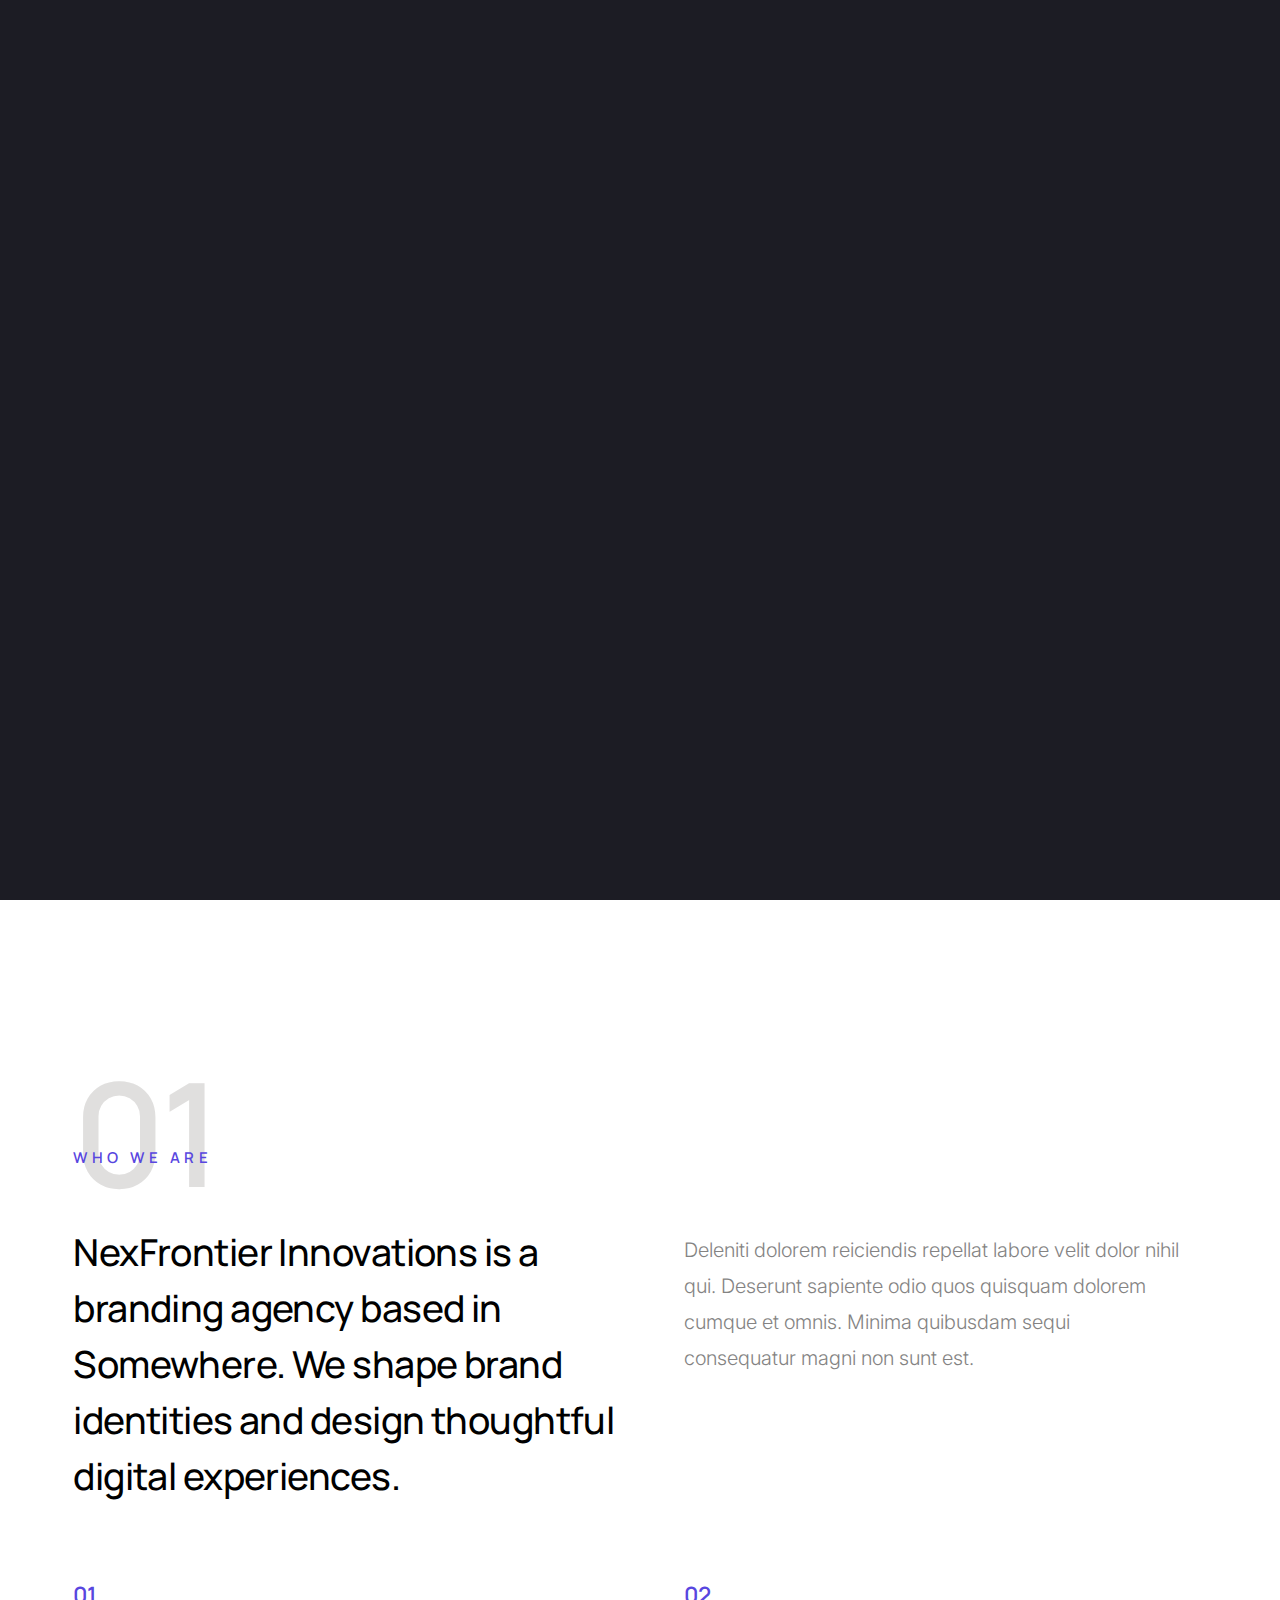
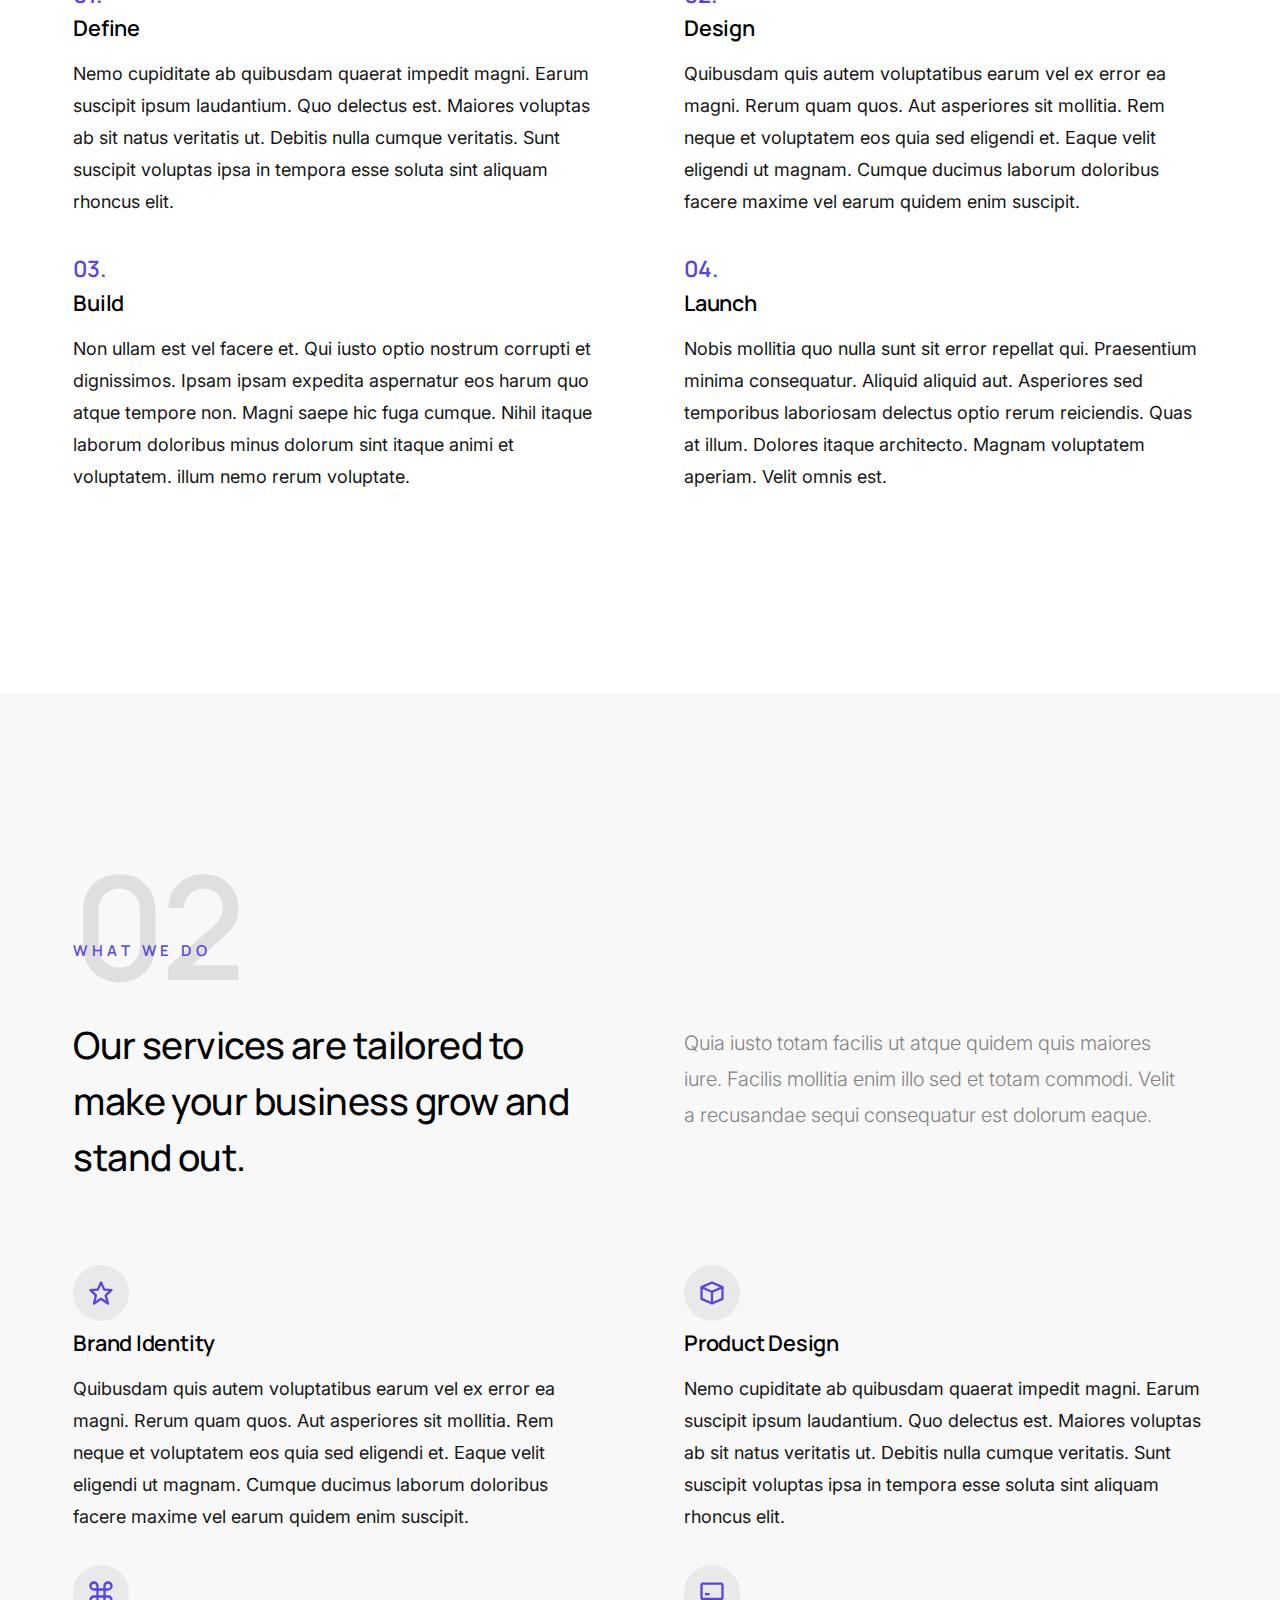
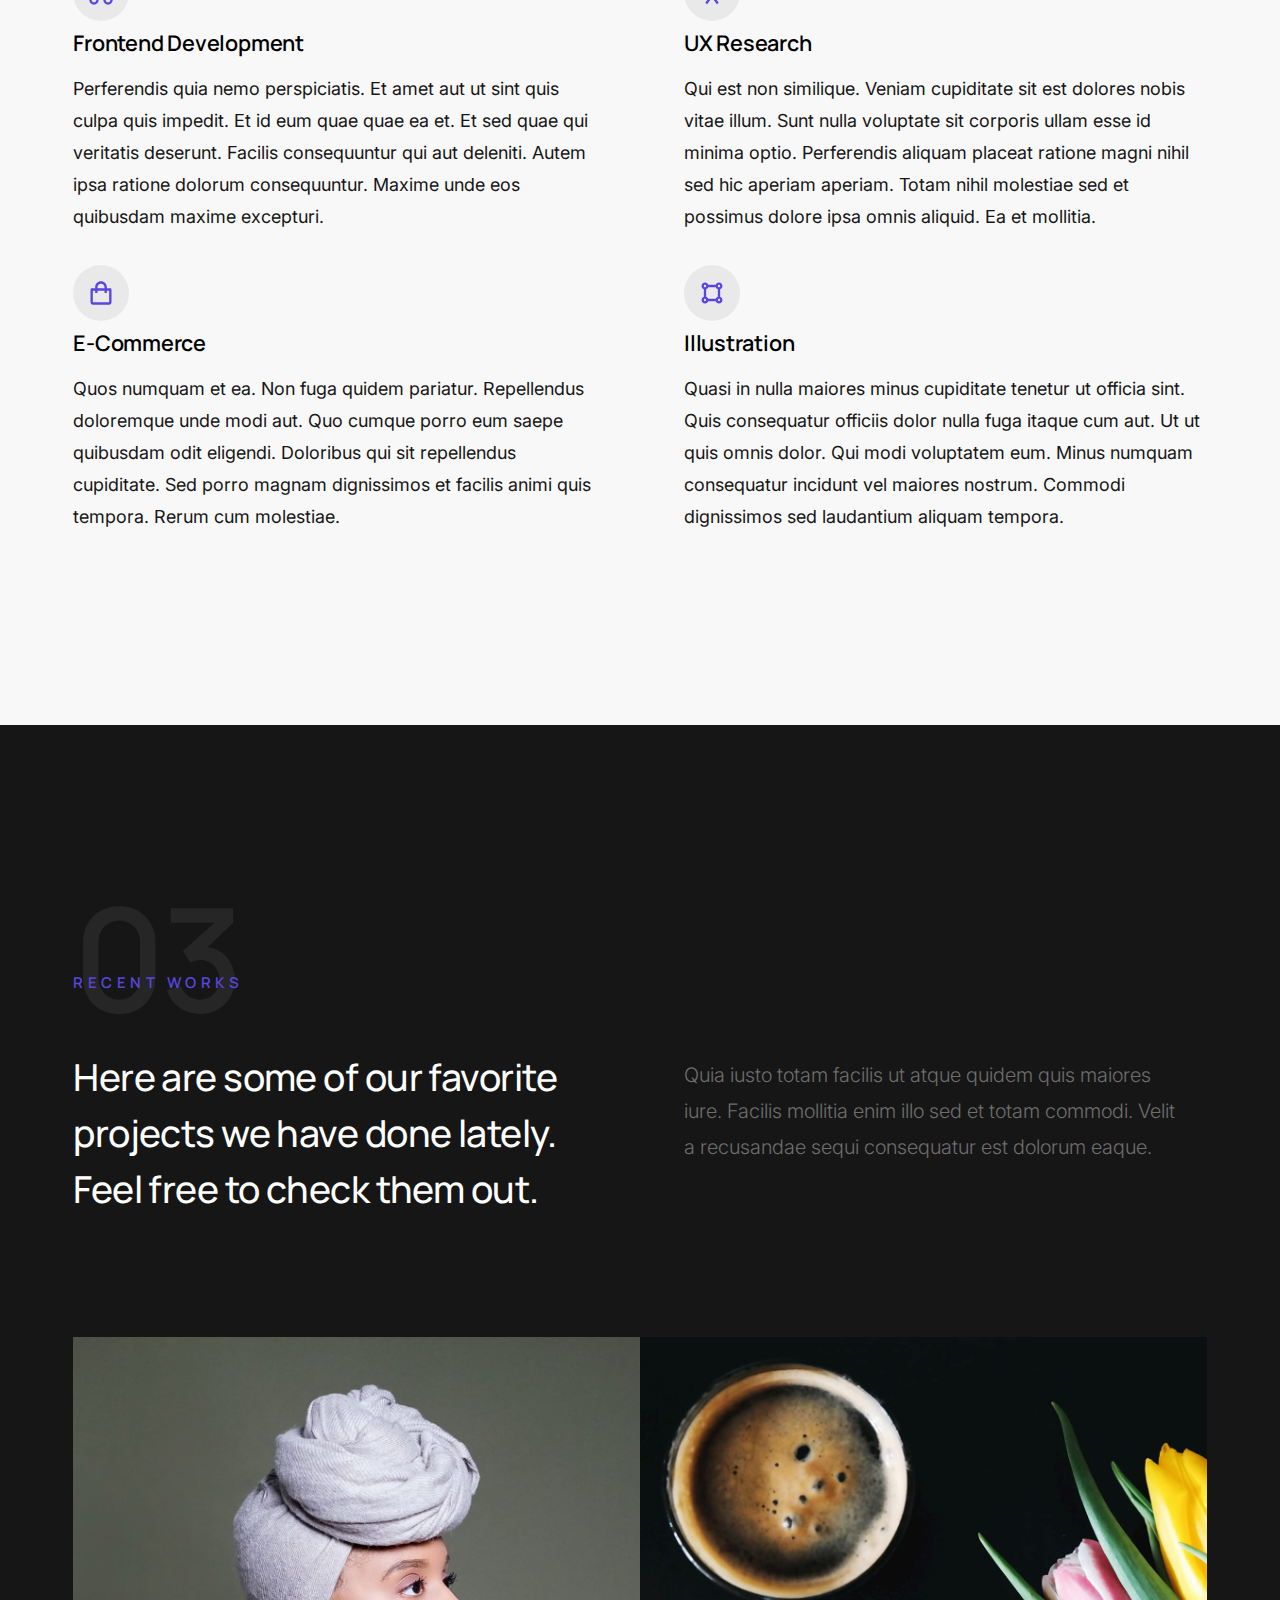
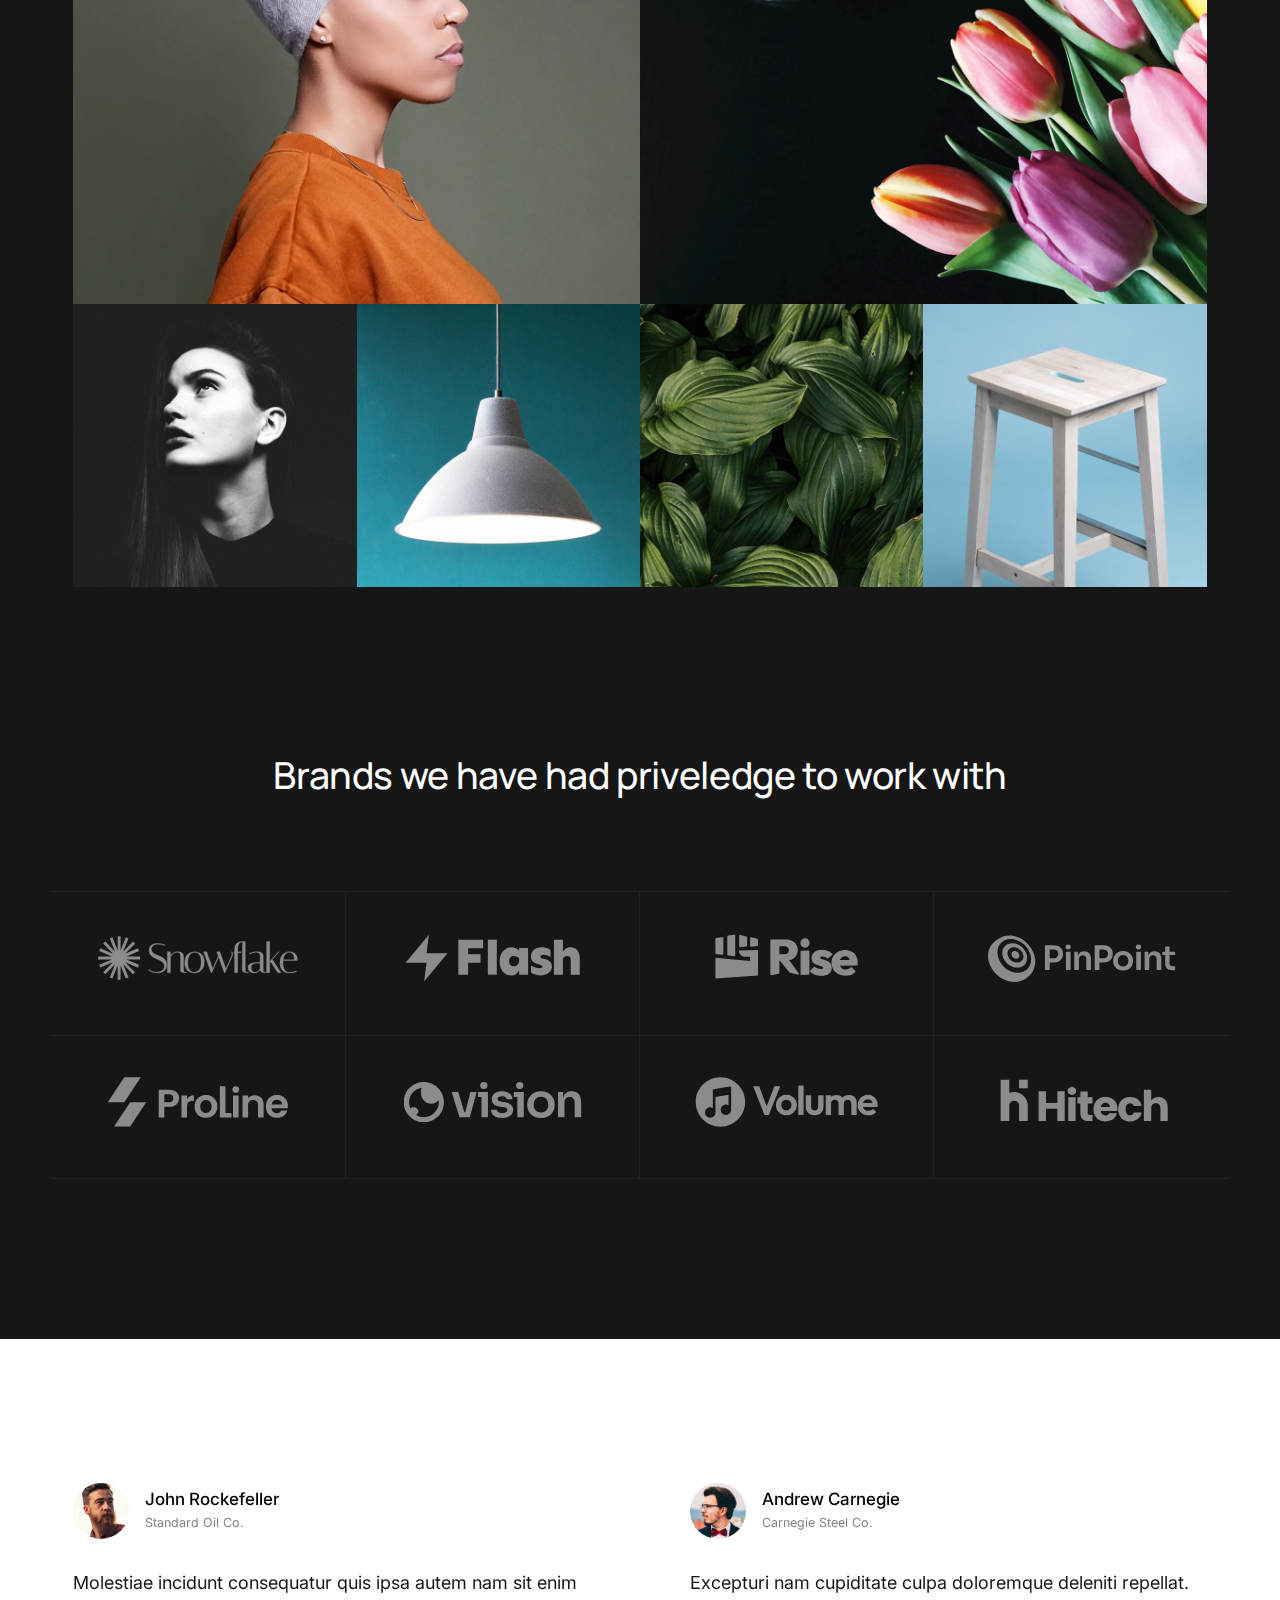
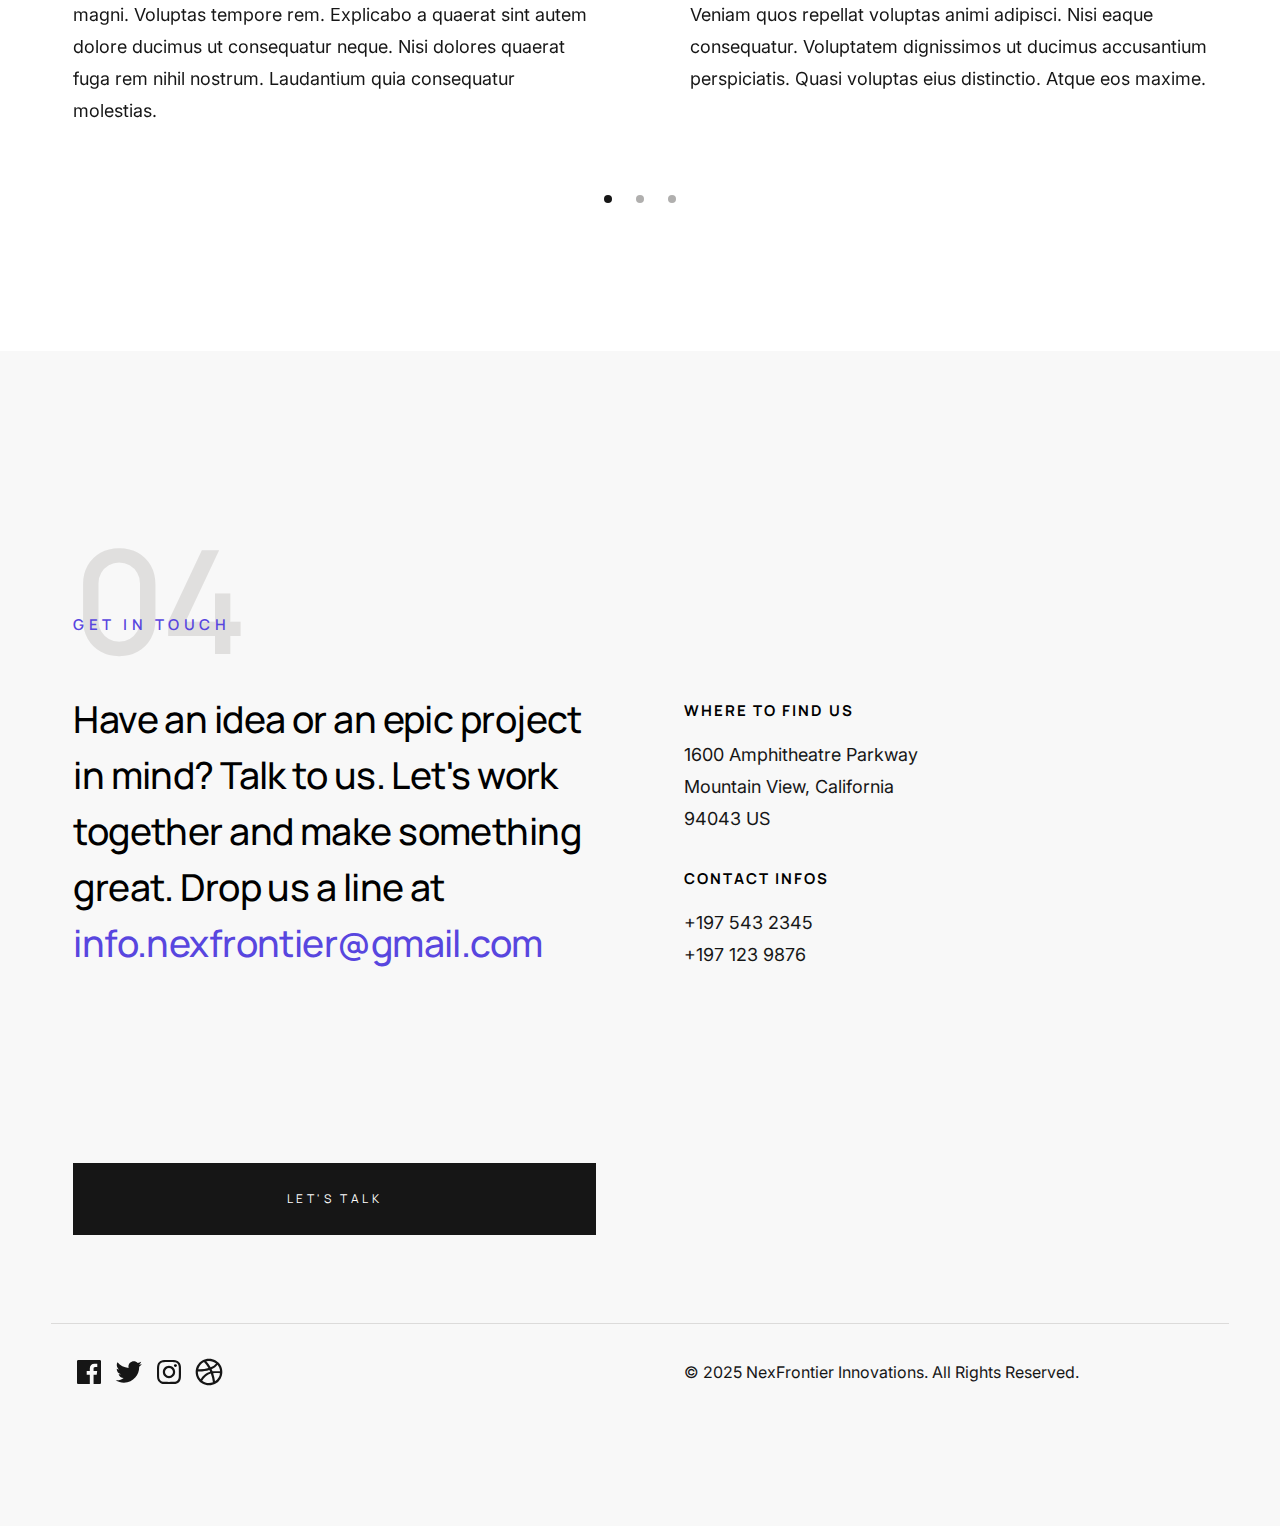
==== index.html @ e58b5d77 "first commit for uploading site" ====
<!DOCTYPE html>
<html lang="en" class="no-js" >
<head>

    <!--- basic page needs
    ================================================== -->
    <meta charset="utf-8">
    <meta name="viewport" content="width=device-width, initial-scale=1">
    <title>NexFrontier</title>

    <script>
        document.documentElement.classList.remove('no-js');
        document.documentElement.classList.add('js');
    </script>

    <!-- CSS
    ================================================== -->
    <link rel="stylesheet" href="css/vendor.css">
    <link rel="stylesheet" href="css/styles.css">

    <!-- favicons
    ================================================== -->
    <link rel="apple-touch-icon" sizes="180x180" href="apple-touch-icon.png">
    <link rel="icon" type="image/png" sizes="32x32" href="favicon-32x32.png">
    <link rel="icon" type="image/png" sizes="16x16" href="favicon-16x16.png">
    <link rel="manifest" href="site.webmanifest">

</head>


<body id="top">


    <!-- preloader
    ================================================== -->
    <div id="preloader">
        <div id="loader"></div>
    </div>


    <!-- page wrap
    ================================================== -->
    <div id="page" class="s-pagewrap">


        <!-- # site header 
        ================================================== -->
        <header class="s-header">

            <div class="row s-header__inner">

                <div class="s-header__block">
                    <div class="s-header__logo">
                        <a class="logo" href="index.html">
                            <img src="images/nexfront-logo.svg" alt="Homepage">
                        </a>
                    </div>

                    <a class="s-header__menu-toggle" href="#0"><span>Menu</span></a>
                </div> <!-- end s-header__block -->

                <nav class="s-header__nav">
    
                    <ul class="s-header__menu-links">
                        <li class="current"><a href="#intro" class="smoothscroll">Intro</a></li>
                        <li><a href="#about" class="smoothscroll">About</a></li>
                        <li><a href="#services" class="smoothscroll">Services</a></li>
                        <li><a href="#folio" class="smoothscroll">Work</a></li>
                        <li><a href="#footer" class="smoothscroll">Contact</a></li>
                    </ul> <!-- s-header__menu-links -->

                    <ul class="s-header__social">
                        <li>
                            <a href="">
                                <svg xmlns="http://www.w3.org/2000/svg" width="24" height="24" viewBox="0 0 24 24" style="fill:rgba(0, 0, 0, 1);transform:;-ms-filter:"><path d="M20,3H4C3.447,3,3,3.448,3,4v16c0,0.552,0.447,1,1,1h8.615v-6.96h-2.338v-2.725h2.338v-2c0-2.325,1.42-3.592,3.5-3.592 c0.699-0.002,1.399,0.034,2.095,0.107v2.42h-1.435c-1.128,0-1.348,0.538-1.348,1.325v1.735h2.697l-0.35,2.725h-2.348V21H20 c0.553,0,1-0.448,1-1V4C21,3.448,20.553,3,20,3z"></path></svg>
                                <span class="u-screen-reader-text">Facebook</span>
                            </a>
                        </li>
                        <li>
                            <a href="">
                                <svg xmlns="http://www.w3.org/2000/svg" width="24" height="24" viewBox="0 0 24 24" style="fill:rgba(0, 0, 0, 1);transform:;-ms-filter:"><path d="M19.633,7.997c0.013,0.175,0.013,0.349,0.013,0.523c0,5.325-4.053,11.461-11.46,11.461c-2.282,0-4.402-0.661-6.186-1.809 c0.324,0.037,0.636,0.05,0.973,0.05c1.883,0,3.616-0.636,5.001-1.721c-1.771-0.037-3.255-1.197-3.767-2.793 c0.249,0.037,0.499,0.062,0.761,0.062c0.361,0,0.724-0.05,1.061-0.137c-1.847-0.374-3.23-1.995-3.23-3.953v-0.05 c0.537,0.299,1.16,0.486,1.82,0.511C3.534,9.419,2.823,8.184,2.823,6.787c0-0.748,0.199-1.434,0.548-2.032 c1.983,2.443,4.964,4.04,8.306,4.215c-0.062-0.3-0.1-0.611-0.1-0.923c0-2.22,1.796-4.028,4.028-4.028 c1.16,0,2.207,0.486,2.943,1.272c0.91-0.175,1.782-0.512,2.556-0.973c-0.299,0.935-0.936,1.721-1.771,2.22 c0.811-0.088,1.597-0.312,2.319-0.624C21.104,6.712,20.419,7.423,19.633,7.997z"></path></svg>
                                <span class="u-screen-reader-text">Twitter</span>
                            </a>
                        </li>
                        <li>
                            <a href="">
                                <svg xmlns="http://www.w3.org/2000/svg" width="24" height="24" viewBox="0 0 24 24" style="fill:rgba(0, 0, 0, 1);transform:;-ms-filter:"><path d="M11.999,7.377c-2.554,0-4.623,2.07-4.623,4.623c0,2.554,2.069,4.624,4.623,4.624c2.552,0,4.623-2.07,4.623-4.624 C16.622,9.447,14.551,7.377,11.999,7.377L11.999,7.377z M11.999,15.004c-1.659,0-3.004-1.345-3.004-3.003 c0-1.659,1.345-3.003,3.004-3.003s3.002,1.344,3.002,3.003C15.001,13.659,13.658,15.004,11.999,15.004L11.999,15.004z"></path><circle cx="16.806" cy="7.207" r="1.078"></circle><path d="M20.533,6.111c-0.469-1.209-1.424-2.165-2.633-2.632c-0.699-0.263-1.438-0.404-2.186-0.42 c-0.963-0.042-1.268-0.054-3.71-0.054s-2.755,0-3.71,0.054C7.548,3.074,6.809,3.215,6.11,3.479C4.9,3.946,3.945,4.902,3.477,6.111 c-0.263,0.7-0.404,1.438-0.419,2.186c-0.043,0.962-0.056,1.267-0.056,3.71c0,2.442,0,2.753,0.056,3.71 c0.015,0.748,0.156,1.486,0.419,2.187c0.469,1.208,1.424,2.164,2.634,2.632c0.696,0.272,1.435,0.426,2.185,0.45 c0.963,0.042,1.268,0.055,3.71,0.055s2.755,0,3.71-0.055c0.747-0.015,1.486-0.157,2.186-0.419c1.209-0.469,2.164-1.424,2.633-2.633 c0.263-0.7,0.404-1.438,0.419-2.186c0.043-0.962,0.056-1.267,0.056-3.71s0-2.753-0.056-3.71C20.941,7.57,20.801,6.819,20.533,6.111z M19.315,15.643c-0.007,0.576-0.111,1.147-0.311,1.688c-0.305,0.787-0.926,1.409-1.712,1.711c-0.535,0.199-1.099,0.303-1.67,0.311 c-0.95,0.044-1.218,0.055-3.654,0.055c-2.438,0-2.687,0-3.655-0.055c-0.569-0.007-1.135-0.112-1.669-0.311 c-0.789-0.301-1.414-0.923-1.719-1.711c-0.196-0.534-0.302-1.099-0.311-1.669c-0.043-0.95-0.053-1.218-0.053-3.654 c0-2.437,0-2.686,0.053-3.655c0.007-0.576,0.111-1.146,0.311-1.687c0.305-0.789,0.93-1.41,1.719-1.712 c0.534-0.198,1.1-0.303,1.669-0.311c0.951-0.043,1.218-0.055,3.655-0.055c2.437,0,2.687,0,3.654,0.055 c0.571,0.007,1.135,0.112,1.67,0.311c0.786,0.303,1.407,0.925,1.712,1.712c0.196,0.534,0.302,1.099,0.311,1.669 c0.043,0.951,0.054,1.218,0.054,3.655c0,2.436,0,2.698-0.043,3.654H19.315z"></path></svg>
                                <span class="u-screen-reader-text">Instagram</span>
                            </a>
                        </li>
                        <li>
                            <a href="">
                                <svg xmlns="http://www.w3.org/2000/svg" width="24" height="24" viewBox="0 0 24 24" style="fill: rgba(0, 0, 0, 1);transform: ;msFilter:;"><path d="M20.66 6.98a9.932 9.932 0 0 0-3.641-3.64C15.486 2.447 13.813 2 12 2s-3.486.447-5.02 1.34c-1.533.893-2.747 2.107-3.64 3.64S2 10.187 2 12s.446 3.487 1.34 5.02a9.924 9.924 0 0 0 3.641 3.64C8.514 21.553 10.187 22 12 22s3.486-.447 5.02-1.34a9.932 9.932 0 0 0 3.641-3.64C21.554 15.487 22 13.813 22 12s-.446-3.487-1.34-5.02zM12 3.66c2 0 3.772.64 5.32 1.919-.92 1.174-2.286 2.14-4.1 2.9-1.002-1.813-2.088-3.327-3.261-4.54A7.715 7.715 0 0 1 12 3.66zM5.51 6.8a8.116 8.116 0 0 1 2.711-2.22c1.212 1.201 2.325 2.7 3.34 4.5-2 .6-4.114.9-6.341.9-.573 0-1.006-.013-1.3-.04A8.549 8.549 0 0 1 5.51 6.8zM3.66 12c0-.054.003-.12.01-.2.007-.08.01-.146.01-.2.254.014.641.02 1.161.02 2.666 0 5.146-.367 7.439-1.1.187.373.381.793.58 1.26-1.32.293-2.674 1.006-4.061 2.14S6.4 16.247 5.76 17.5c-1.4-1.587-2.1-3.42-2.1-5.5zM12 20.34c-1.894 0-3.594-.587-5.101-1.759.601-1.187 1.524-2.322 2.771-3.401 1.246-1.08 2.483-1.753 3.71-2.02a29.441 29.441 0 0 1 1.56 6.62 8.166 8.166 0 0 1-2.94.56zm7.08-3.96a8.351 8.351 0 0 1-2.58 2.621c-.24-2.08-.7-4.107-1.379-6.081.932-.066 1.765-.1 2.5-.1.799 0 1.686.034 2.659.1a8.098 8.098 0 0 1-1.2 3.46zm-1.24-5c-1.16 0-2.233.047-3.22.14a27.053 27.053 0 0 0-.68-1.62c2.066-.906 3.532-2.006 4.399-3.3 1.2 1.414 1.854 3.027 1.96 4.84-.812-.04-1.632-.06-2.459-.06z"></path></svg>
                                <span class="u-screen-reader-text">Dribbble</span>
                            </a>
                        </li>
                    </ul> <!-- s-header__social -->
    
                </nav> <!-- end s-header__nav -->

            </div> <!-- end s-header__inner -->

        </header> <!-- end s-header -->


        <!-- # site-content
        ================================================== -->
        <section id="content" class="s-content">


            <!-- intro
            ----------------------------------------------- -->
            <section id="intro" class="s-intro target-section">

                <div class="s-intro__bg"></div>

                <div class="row s-intro__content">

                    <div class="s-intro__content-bg"></div>

                    <div class="column lg-12 s-intro__content-inner">
                        
                        <h1 class="s-intro__content-title">
                        We provide creative <br>
                        solutions to turn your <br>
                        ideas into digital reality.
                        </h1>

                        <div class="s-intro__content-buttons">
                            <a href="#about" class="btn btn--stroke s-intro__content-btn smoothscroll">About Us</a>
                            <!-- <a href="https://player.vimeo.com/video/14592941?color=f26522&title=0&byline=0&portrait=0" class="s-intro__content-video-btn">
                                <svg xmlns="http://www.w3.org/2000/svg" width="24" height="24" viewBox="0 0 24 24" style="fill: rgba(0, 0, 0, 1);transform: ;msFilter:;"><path d="M7 6v12l10-6z"></path></svg>
                            </a> -->
                        </div>
                        
                    </div> <!-- s-intro__content-inner -->

                </div> <!-- s-intro__content -->

                <div class="s-intro__scroll-down">
                    <a href="#about" class="smoothscroll">
                        <span>Scroll Down</span>
                    </a>
                </div> <!-- s-intro__scroll-down -->

            </section> <!-- end s-intro -->


            <!-- about
            ----------------------------------------------- -->
            <section id="about" class="s-about target-section">

                <div class="row section-header" data-num="01">
                    <h3 class="column lg-12 section-header__pretitle pretitle text-pretitle">Who We Are</h3>
                    <div class="column lg-6 stack-on-1100 section-header__primary">
                        <h2 class="title text-display-1">
                        NexFrontier Innovations is a branding agency based in Somewhere. 
                        We shape brand identities and design thoughtful 
                        digital experiences.
                        </h2>
                    </div>
                    <div class="column lg-6 stack-on-1100 section-header__secondary">
                        <p class="desc">
                        Deleniti dolorem reiciendis repellat labore velit dolor nihil qui. 
                        Deserunt sapiente odio quos quisquam dolorem cumque et omnis. 
                        Minima quibusdam sequi consequatur magni non sunt est.
                        </p>
                    </div>
                </div> <!-- end section-header -->

                <div class="row process-list list-block show-ctr block-lg-one-half block-tab-whole">
    
                    <div class="column list-block__item">
                        <div class="list-block__title">
                            <h3 class="h5">Define</h3>
                        </div>
                        <div class="list-block__text">
                            <p>
                            Nemo cupiditate ab quibusdam quaerat impedit magni. Earum suscipit ipsum laudantium. 
                            Quo delectus est. Maiores voluptas ab sit natus veritatis ut. Debitis nulla cumque veritatis.
                            Sunt suscipit voluptas ipsa in tempora esse soluta sint aliquam rhoncus elit.
                            </p>
                        </div>
                    </div> <!-- end list-block__item -->

                    <div class="column list-block__item">
                        <div class="list-block__title">
                            <h3 class="h5">Design</h3>
                        </div>
                        <div class="list-block__text">
                            <p>
                            Quibusdam quis autem voluptatibus earum vel ex error ea magni. Rerum quam quos. Aut asperiores 
                            sit mollitia. Rem neque et voluptatem eos quia sed eligendi et. Eaque velit eligendi ut 
                            magnam. Cumque ducimus laborum doloribus facere maxime vel earum quidem enim suscipit.
                            </p>
                        </div>
                    </div> <!-- end list-block__item -->
        
                    <div class="column list-block__item">
                        <div class="list-block__title">
                            <h3 class="h5">Build</h3>
                        </div>
                        <div class="list-block__text">
                            <p>
                            Non ullam est vel facere et. Qui iusto optio nostrum corrupti et dignissimos. Ipsam ipsam 
                            expedita aspernatur eos harum quo atque tempore non. Magni saepe hic fuga cumque. Nihil 
                            itaque laborum doloribus minus dolorum sint itaque animi et voluptatem.
                            illum nemo rerum voluptate. 
                            </p>
                        </div>
                    </div> <!-- end list-block__item -->
        
                    <div class="column list-block__item">
                        <div class="list-block__title">
                            <h3 class="h5">Launch</h3>
                        </div>
                        <div class="list-block__text">
                            <p>
                            Nobis mollitia quo nulla sunt sit error repellat qui. Praesentium minima consequatur. 
                            Aliquid aliquid aut. Asperiores sed temporibus laboriosam delectus optio rerum reiciendis.
                            Quas at illum. Dolores itaque architecto. Magnam voluptatem aperiam. Velit omnis est.
                            </p>
                        </div>
                    </div> <!-- end list-block__item -->

                </div> <!-- end process-list -->

            </section> <!-- end s-about -->


            <!-- services
            ----------------------------------------------- -->
            <section id="services" class="s-services target-section">

                <div class="row section-header" data-num="02">
                    <h3 class="column lg-12 section-header__pretitle text-pretitle">What We Do</h3>
                    <div class="column lg-6 stack-on-1100 section-header__primary">
                        <h2 class="title text-display-1">
                            Our services are tailored to make your business grow and stand out.
                        </h2>
                    </div>
                    <div class="column lg-6 stack-on-1100 section-header__secondary">
                        <p class="desc">
                        Quia iusto totam facilis ut atque quidem quis maiores iure. 
                        Facilis mollitia enim illo sed et totam commodi. Velit a 
                        recusandae sequi consequatur est dolorum eaque.
                        </p>
                    </div>
                </div> <!-- end section-header -->

                <div class="row services-list list-block block-lg-one-half block-tab-whole">
    
                    <div class="column list-block__item">
                        <div class="list-block__title">
                            <div class="list-block__icon">
                                <svg xmlns="http://www.w3.org/2000/svg" width="24" height="24" viewBox="0 0 24 24" style="fill: rgba(0, 0, 0, 1);transform: ;msFilter:;"><path d="m6.516 14.323-1.49 6.452a.998.998 0 0 0 1.529 1.057L12 18.202l5.445 3.63a1.001 1.001 0 0 0 1.517-1.106l-1.829-6.4 4.536-4.082a1 1 0 0 0-.59-1.74l-5.701-.454-2.467-5.461a.998.998 0 0 0-1.822 0L8.622 8.05l-5.701.453a1 1 0 0 0-.619 1.713l4.214 4.107zm2.853-4.326a.998.998 0 0 0 .832-.586L12 5.43l1.799 3.981a.998.998 0 0 0 .832.586l3.972.315-3.271 2.944c-.284.256-.397.65-.293 1.018l1.253 4.385-3.736-2.491a.995.995 0 0 0-1.109 0l-3.904 2.603 1.05-4.546a1 1 0 0 0-.276-.94l-3.038-2.962 4.09-.326z"></path></svg>
                            </div>
                            <h3 class="h5">Brand Identity</h3>
                        </div>
                        <div class="list-block__text">
                            <p>
                            Quibusdam quis autem voluptatibus earum vel ex error ea magni. Rerum quam quos. Aut asperiores 
                            sit mollitia. Rem neque et voluptatem eos quia sed eligendi et. Eaque velit eligendi ut 
                            magnam. Cumque ducimus laborum doloribus facere maxime vel earum quidem enim suscipit.
                            </p>
                        </div>
                    </div> <!-- end list-block__item -->
        
                    <div class="column list-block__item">
                        <div class="list-block__title">
                            <div class="list-block__icon">
                                <svg xmlns="http://www.w3.org/2000/svg" width="24" height="24" viewBox="0 0 24 24" style="fill: rgba(0, 0, 0, 1);transform: ;msFilter:;"><path d="m21.406 6.086-9-4a1.001 1.001 0 0 0-.813 0l-9 4c-.02.009-.034.024-.054.035-.028.014-.058.023-.084.04-.022.015-.039.034-.06.05a.87.87 0 0 0-.19.194c-.02.028-.041.053-.059.081a1.119 1.119 0 0 0-.076.165c-.009.027-.023.052-.031.079A1.013 1.013 0 0 0 2 7v10c0 .396.232.753.594.914l9 4c.13.058.268.086.406.086a.997.997 0 0 0 .402-.096l.004.01 9-4A.999.999 0 0 0 22 17V7a.999.999 0 0 0-.594-.914zM12 4.095 18.538 7 12 9.905l-1.308-.581L5.463 7 12 4.095zM4 16.351V8.539l7 3.111v7.811l-7-3.11zm9 3.11V11.65l7-3.111v7.812l-7 3.11z"></path></svg>
                            </div>
                            <h3 class="h5">Product Design</h3>
                        </div>
                        <div class="list-block__text">
                            <p>
                            Nemo cupiditate ab quibusdam quaerat impedit magni. Earum suscipit ipsum laudantium. 
                            Quo delectus est. Maiores voluptas ab sit natus veritatis ut. Debitis nulla cumque veritatis.
                            Sunt suscipit voluptas ipsa in tempora esse soluta sint aliquam rhoncus elit.
                            </p>
                        </div>
                    </div> <!-- end list-block__item -->
        
                    <div class="column list-block__item">
                        <div class="list-block__title">
                            <div class="list-block__icon">
                                <svg xmlns="http://www.w3.org/2000/svg" width="24" height="24" viewBox="0 0 24 24" style="fill: rgba(0, 0, 0, 1);transform: ;msFilter:;"><path d="M6 14c-2.206 0-4 1.794-4 4s1.794 4 4 4a4.003 4.003 0 0 0 3.998-3.98H10V16h4v2.039h.004A4.002 4.002 0 0 0 18 22c2.206 0 4-1.794 4-4s-1.794-4-4-4h-2v-4h2c2.206 0 4-1.794 4-4s-1.794-4-4-4-4 1.794-4 4v2h-4V5.98h-.002A4.003 4.003 0 0 0 6 2C3.794 2 2 3.794 2 6s1.794 4 4 4h2v4H6zm2 4c0 1.122-.879 2-2 2s-2-.878-2-2 .879-2 2-2h2v2zm10-2c1.121 0 2 .878 2 2s-.879 2-2 2-2-.878-2-2v-2h2zM16 6c0-1.122.879-2 2-2s2 .878 2 2-.879 2-2 2h-2V6zM6 8c-1.121 0-2-.878-2-2s.879-2 2-2 2 .878 2 2v2H6zm4 2h4v4h-4v-4z"></path></svg>
                            </div>
                            <h3 class="h5">Frontend Development</h3>
                        </div>
                        <div class="list-block__text">
                            <p>
                            Perferendis quia nemo perspiciatis. Et amet aut ut sint quis culpa quis impedit. 
                            Et id eum quae quae ea et. Et sed quae qui veritatis deserunt. Facilis consequuntur 
                            qui aut deleniti. Autem ipsa ratione dolorum consequuntur. Maxime unde eos quibusdam 
                            maxime excepturi.
                            </p>
                        </div>
                    </div> <!-- end list-block__item -->
        
                    <div class="column list-block__item">
                        <div class="list-block__title">
                            <div class="list-block__icon">
                                <svg xmlns="http://www.w3.org/2000/svg" width="24" height="24" viewBox="0 0 24 24" style="fill: rgba(0, 0, 0, 1);transform: ;msFilter:;"><path d="M20 3H4c-1.103 0-2 .897-2 2v11c0 1.103.897 2 2 2h4l-1.8 2.4 1.6 1.2 2.7-3.6h3l2.7 3.6 1.6-1.2L16 18h4c1.103 0 2-.897 2-2V5c0-1.103-.897-2-2-2zM4 16V5h16l.001 11H4z"></path><path d="M6 12h4v2H6z"></path></svg>
                            </div>
                            <h3 class="h5">UX Research</h3>
                        </div>
                        <div class="list-block__text">
                            <p>
                            Qui est non similique. Veniam cupiditate sit est dolores nobis vitae illum. 
                            Sunt nulla voluptate sit corporis ullam esse id minima optio. Perferendis aliquam placeat 
                            ratione magni nihil sed hic aperiam aperiam. Totam nihil molestiae sed et possimus 
                            dolore ipsa omnis aliquid. Ea et mollitia. 
                            </p>
                        </div>
                    </div> <!-- end list-block__item -->

                    <div class="column list-block__item">
                        <div class="list-block__title">
                            <div class="list-block__icon">
                                <svg xmlns="http://www.w3.org/2000/svg" width="24" height="24" viewBox="0 0 24 24" style="fill: rgba(0, 0, 0, 1);transform: ;msFilter:;"><path d="M5 22h14c1.103 0 2-.897 2-2V9a1 1 0 0 0-1-1h-3V7c0-2.757-2.243-5-5-5S7 4.243 7 7v1H4a1 1 0 0 0-1 1v11c0 1.103.897 2 2 2zM9 7c0-1.654 1.346-3 3-3s3 1.346 3 3v1H9V7zm-4 3h2v2h2v-2h6v2h2v-2h2l.002 10H5V10z"></path></svg>
                            </div>
                            <h3 class="h5">E-Commerce</h3>
                        </div>
                        <div class="list-block__text">
                            <p>
                            Quos numquam et ea. Non fuga quidem pariatur. Repellendus doloremque unde modi aut. 
                            Quo cumque porro eum saepe quibusdam odit eligendi. Doloribus qui sit repellendus cupiditate. 
                            Sed porro magnam dignissimos et facilis animi quis tempora. Rerum cum molestiae. 
                            </p>
                        </div>
                    </div> <!-- end list-block__item -->
        
                    <div class="column list-block__item">
                        <div class="list-block__title">
                            <div class="list-block__icon">
                                <svg xmlns="http://www.w3.org/2000/svg" width="24" height="24" viewBox="0 0 24 24" style="fill: rgba(0, 0, 0, 1);transform: ;msFilter:;"><path d="M21 6c0-1.654-1.346-3-3-3a2.993 2.993 0 0 0-2.815 2h-6.37A2.993 2.993 0 0 0 6 3C4.346 3 3 4.346 3 6c0 1.302.839 2.401 2 2.815v6.369A2.997 2.997 0 0 0 3 18c0 1.654 1.346 3 3 3a2.993 2.993 0 0 0 2.815-2h6.369a2.994 2.994 0 0 0 2.815 2c1.654 0 3-1.346 3-3a2.997 2.997 0 0 0-2-2.816V8.816A2.996 2.996 0 0 0 21 6zm-3-1a1.001 1.001 0 1 1-1 1c0-.551.448-1 1-1zm-2.815 12h-6.37A2.99 2.99 0 0 0 7 15.184V8.816A2.99 2.99 0 0 0 8.815 7h6.369A2.99 2.99 0 0 0 17 8.815v6.369A2.99 2.99 0 0 0 15.185 17zM6 5a1.001 1.001 0 1 1-1 1c0-.551.448-1 1-1zm0 14a1.001 1.001 0 0 1 0-2 1.001 1.001 0 0 1 0 2zm12 0a1.001 1.001 0 0 1 0-2 1.001 1.001 0 0 1 0 2z"></path></svg>
                            </div>
                            <h3 class="h5">Illustration</h3>
                        </div>
                        <div class="list-block__text">
                            <p>
                            Quasi in nulla maiores minus cupiditate tenetur ut officia sint. Quis consequatur 
                            officiis dolor nulla fuga itaque cum aut. Ut ut quis omnis dolor. Qui modi voluptatem eum.
                            Minus numquam consequatur incidunt vel maiores nostrum. Commodi dignissimos sed 
                            laudantium aliquam tempora.
                            </p>
                        </div>
                    </div> <!-- end list-block__item -->
        
                </div> <!-- end process-list -->

            </section> <!-- end s-services -->


            <!-- portfolio
            ----------------------------------------------- -->
            <section id="folio" class="s-folio target-section">

                <div class="row section-header light-on-dark" data-num="03">
                    <h3 class="column lg-12 section-header__pretitle text-pretitle">Recent Works</h3>
                    <div class="column lg-6 stack-on-1100 section-header__primary">
                        <h2 class="title text-display-1">
                            Here are some of our favorite projects we have done lately. Feel free to check them out.
                        </h2>
                    </div>
                    <div class="column lg-6 stack-on-1100 section-header__secondary">
                        <p class="desc">
                        Quia iusto totam facilis ut atque quidem quis maiores iure. 
                        Facilis mollitia enim illo sed et totam commodi. Velit a 
                        recusandae sequi consequatur est dolorum eaque.
                        </p>
                    </div>
                </div> <!-- end section-header -->

                <div id="bricks" class="row bricks">
                    <div class="column lg-12 masonry">
                        <div class="bricks-wrapper">

                            <div class="grid-sizer"></div>

                            <article class="brick brick--double entry">
                                <a href="#modal-01" class="entry__link">
                                    <div class="entry__thumb">
                                        <img src="images/folio/white_turban@2x.jpg" alt="">
                                    </div>
                                    <div class="entry__info">
                                        <div class="entry__cat">Frontend Design</div>
                                        <h4 class="entry__title">White Turban</h4>
                                    </div>
                                </a>
                            </article> <!-- entry -->

                            <article class="brick brick--double entry">
                                <a href="#modal-02" class="entry__link">
                                    <div class="entry__thumb">
                                        <img src="images/folio/caffeine_and_tulips@2x.jpg" alt="">
                                    </div>
                                    <div class="entry__info">
                                        <div class="entry__cat">Brand Identity</div>
                                        <h4 class="entry__title">Caffeine & Tulips</h4>
                                    </div>
                                </a>
                            </article> <!-- entry -->

                            <article class="brick entry">
                                <a href="#modal-03" class="entry__link">
                                    <div class="entry__thumb">
                                        <img src="images/folio/grayscale@2x.jpg" alt="">
                                    </div>
                                    <div class="entry__info">
                                        <div class="entry__cat">Product Design</div>
                                        <h4 class="entry__title">Grayscale</h4>
                                    </div>
                                </a>
                            </article> <!-- entry -->

                            <article class="brick entry">
                                <a href="#modal-04" class="entry__link">
                                    <div class="entry__thumb">
                                        <img src="images/folio/lamp@2x.jpg" alt="">
                                    </div>
                                    <div class="entry__info">
                                        <div class="entry__cat">E-Commerce</div>
                                        <h4 class="entry__title">Lamp</h4>
                                    </div>
                                </a>
                            </article> <!-- entry -->

                            <article class="brick entry">
                                <a href="#modal-05" class="entry__link">
                                    <div class="entry__thumb">
                                        <img src="images/folio/tropical@2x.jpg" alt="">
                                    </div>
                                    <div class="entry__info">
                                        <div class="entry__cat">Frontend Design</div>
                                        <h4 class="entry__title">Tropical</h4>
                                    </div>
                                </a>
                            </article> <!-- entry -->

                            <article class="brick entry">
                                <a href="#modal-06" class="entry__link">
                                    <div class="entry__thumb">
                                        <img src="images/folio/woodcraft@2x.jpg" alt="">
                                    </div>
                                    <div class="entry__info">
                                        <div class="entry__cat">E-Commerce</div>
                                        <h4 class="entry__title">Woodcraft</h4>
                                    </div>
                                </a>
                            </article> <!-- entry -->

                        </div> <!-- end bricks-wrapper -->
                    </div> <!-- end masonry -->
                </div> <!-- end bricks -->


                <!-- modal templates popup
                -------------------------------------------- -->
                <div id="modal-01" hidden>
                    <div class="modal-popup">
                        <img src="images/folio/gallery/g-turban.jpg" alt="">
            
                        <div class="modal-popup__desc">
                            <h5>White Turban</h5>
                            <p>Odio soluta enim quos sit asperiores rerum rerum repudiandae cum. Vel voluptatem alias qui assumenda iure et expedita voluptatem. Ratione officiis quae.</p>
                            <ul class="modal-popup__cat">
                                <li>UX Research</li>
                                <li>Frontend Design</li>
                            </ul>
                        </div>
            
                        <a href="https://www.behance.net/" class="modal-popup__details">Project link</a>
                    </div>
                </div> <!-- end modal -->

                <div id="modal-02" hidden>
                    <div class="modal-popup">
                        <img src="images/folio/gallery/g-tulips.jpg" alt="">
            
                        <div class="modal-popup__desc">
                            <h5>Caffeine & Tulips</h5>
                            <p>Proin gravida nibh vel velit auctor aliquet. Aenean sollicitudin, lorem quis bibendum auctor, nisi elit consequat ipsum, nec sagittis sem nibh id elit.</p>
                            <ul class="modal-popup__cat">
                                <li>Brand Identity</li>
                            </ul>
                        </div>
            
                        <a href="https://www.behance.net/" class="modal-popup__details">Project link</a>
                    </div>
                </div> <!-- end modal -->

                <div id="modal-03" hidden>
                    <div class="modal-popup">
                        <img src="images/folio/gallery/g-grayscale.jpg" alt="">
            
                        <div class="modal-popup__desc">
                            <h5>Grayscale</h5>
                            <p>Exercitationem reprehenderit quod explicabo consequatur aliquid ut magni ut. Deleniti quo corrupti illum velit eveniet ratione necessitatibus ipsam mollitia.</p>
                            <ul class="modal-popup__cat">
                                <li>Product Design</li>
                            </ul>
                        </div>
            
                        <a href="https://www.behance.net/" class="modal-popup__details">Project link</a>
                    </div>
                </div> <!-- end modal -->

                <div id="modal-04" hidden>
                    <div class="modal-popup">
                        <img src="images/folio/gallery/g-lamp.jpg" alt="">
            
                        <div class="modal-popup__desc">
                            <h5>The Lamp</h5>
                            <p>Dolores velit qui quos nobis. Aliquam delectus voluptas quos possimus non voluptatem voluptas voluptas. Est doloribus eligendi porro doloribus voluptatum.</p>
                            <ul class="modal-popup__cat">
                                <li>E-Commerce</li>
                            </ul>
                        </div>
            
                        <a href="https://www.behance.net/" class="modal-popup__details">Project link</a>
                    </div>
                </div> <!-- end modal -->

                <div id="modal-05" hidden>
                    <div class="modal-popup">

                        <img src="images/folio/gallery/g-tropical.jpg" alt="">
            
                        <div class="modal-popup__desc">
                            <h5>Tropical</h5>
                            <p>Proin gravida nibh vel velit auctor aliquet. Aenean sollicitudin, lorem quis bibendum auctor, nisi elit consequat ipsum, nec sagittis sem nibh id elit.</p>
                            <ul class="modal-popup__cat">
                                <li>Frontend Design</li>
                            </ul>
                        </div>
            
                        <a href="https://www.behance.net/" class="modal-popup__details">Project link</a>
                    </div>
                </div> <!-- end modal -->

                <div id="modal-06" hidden>
                    <div class="modal-popup">
                        <img src="images/folio/gallery/g-woodcraft.jpg" alt="">
            
                        <div class="modal-popup__desc">
                            <h5>Woodcraft</h5>
                            <p>Quisquam vel libero consequuntur autem voluptas. Qui aut vero. Omnis fugit mollitia cupiditate voluptas. Aenean sollicitudin, lorem quis bibendum auctor.</p>
                            <ul class="modal-popup__cat">
                                <li>E-Commerce</li>
                                <li>Product Design</li>
                            </ul>
                        </div>
            
                        <a href="https://www.behance.net/" class="modal-popup__details">Project link</a>
                    </div>
                </div> <!-- end modal -->


                <!-- clients
                -------------------------------------------- -->
                <div class="s-clients row">
                    <div class="column lg-12">

                        <div class="row section-header">
                            <div class="column lg-12">
                                <h3 class="title text-display-1">Brands we have had priveledge to work with</h3>
                            </div>
                        </div> <!-- end section-header -->
    
                        <div class="row clients-list block-lg-one-fourth block-md-one-third block-tab-one-half block-stack">
    
                            <div class="column clients-list__item">
                                <a href="#0">
                                    <img src="images/clients/snowflake.svg" alt="">
                                </a>
                            </div>
                            <div class="column clients-list__item">
                                <a href="#0">
                                    <img src="images/clients/flash.svg" alt="">
                                </a>
                            </div>
                            <div class="column clients-list__item">
                                <a href="#0">
                                    <img src="images/clients/rise.svg" alt="">
                                </a>
                            </div>
                            <div class="column clients-list__item">
                                <a href="#0">
                                    <img src="images/clients/pinpoint.svg" alt="">
                                </a>
                            </div>
                            <div class="column clients-list__item">
                                <a href="#0">
                                    <img src="images/clients/proline.svg" alt="">
                                </a>
                            </div>
                            <div class="column clients-list__item">
                                <a href="#0">
                                    <img src="images/clients/vision.svg" alt="">
                                </a>
                            </div>
                            <div class="column clients-list__item">
                                <a href="#0">
                                    <img src="images/clients/volume.svg" alt="">
                                </a>
                            </div>
                            <div class="column clients-list__item">
                                <a href="#0">
                                    <img src="images/clients/hitech.svg" alt="">
                                </a>
                            </div>

                        </div> <!-- clients-list -->
                    </div> <!-- end column lg-12 -->
                </div> <!-- end s-clients -->

            </section> <!-- end s-folio -->


            <!-- testimonials
            ----------------------------------------------- -->
            <section id="testimonials" class="s-testimonials">

                <div class="row s-testimonials__content">
                    <div class="column lg-12">
        
                        <div class="swiper-container s-testimonials__slider">
        
                            <div class="swiper-wrapper">
    
                                <div class="s-testimonials__slide swiper-slide">
                                    <div class="s-testimonials__author">
                                        <img src="images/avatars/user-02.jpg" alt="Author image" class="s-testimonials__avatar">
                                        <cite class="s-testimonials__cite">
                                            <strong>John Rockefeller</strong>
                                            <span>Standard Oil Co.</span>
                                        </cite>
                                    </div>
                                    <p>
                                    Molestiae incidunt consequatur quis ipsa autem nam sit enim magni. Voluptas tempore rem. 
                                    Explicabo a quaerat sint autem dolore ducimus ut consequatur neque. Nisi dolores quaerat fuga rem nihil nostrum.
                                    Laudantium quia consequatur molestias.
                                    </p>
                                </div> <!-- end s-testimonials__slide -->
                
                                <div class="s-testimonials__slide swiper-slide">
                                    <div class="s-testimonials__author">
                                        <img src="images/avatars/user-03.jpg" alt="Author image" class="s-testimonials__avatar">
                                        <cite class="s-testimonials__cite">
                                            <strong>Andrew Carnegie</strong>
                                            <span>Carnegie Steel Co.</span>
                                        </cite>
                                    </div>
                                    <p>
                                    Excepturi nam cupiditate culpa doloremque deleniti repellat. Veniam quos repellat voluptas animi adipisci.
                                    Nisi eaque consequatur. Voluptatem dignissimos ut ducimus accusantium perspiciatis.
                                    Quasi voluptas eius distinctio. Atque eos maxime.
                                    </p>
                                </div> <!-- end s-testimonials__slide -->
                
                                <div class="s-testimonials__slide swiper-slide">
                                    <div class="s-testimonials__author">
                                        <img src="images/avatars/user-01.jpg" alt="Author image" class="s-testimonials__avatar">
                                        <cite class="s-testimonials__cite">
                                            <strong>John Morgan</strong>
                                            <span>JP Morgan & Co.</span>
                                        </cite>
                                    </div>
                                    <p>
                                    Repellat dignissimos libero. Qui sed at corrupti expedita voluptas odit. Nihil ea quia nesciunt. Ducimus aut sed ipsam.  
                                    Autem eaque officia cum exercitationem sunt voluptatum accusamus. Quasi voluptas eius distinctio.
                                    Voluptatem dignissimos ut.
                                    </p>
                                </div> <!-- end s-testimonials__slide -->
        
                                <div class="s-testimonials__slide swiper-slide">
                                    <div class="s-testimonials__author">
                                        <img src="images/avatars/user-06.jpg" alt="Author image" class="s-testimonials__avatar">
                                        <cite class="s-testimonials__cite">
                                            <strong>Henry Ford</strong>
                                            <span>Ford Motor Co.</span>
                                        </cite>
                                    </div>
                                    <p>
                                    Nunc interdum lacus sit amet orci. Vestibulum dapibus nunc ac augue. Fusce vel dui. In ac felis 
                                    quis tortor malesuada pretium. Curabitur vestibulum aliquam leo. Qui sed at corrupti expedita voluptas odit. 
                                    Nihil ea quia nesciunt. Ducimus aut sed ipsam.
                                    </p>
                                </div> <!-- end s-testimonials__slide -->
            
                            </div> <!-- end swiper-wrapper -->
        
                            <div class="swiper-pagination"></div>
        
                        </div> <!-- end swiper-container -->
        
                    </div> <!-- end column -->
                </div> <!-- end s-testimonials__content -->

            </section> <!-- end testimonials -->

        </section>  <!-- end content -->


        <!-- # site-footer
        ================================================== -->
        <footer id="footer" class="s-footer target-section">

            <div class="row section-header" data-num="04">
                <h3 class="column lg-12 section-header__pretitle text-pretitle">Get In Touch</h3>
                <div class="column lg-6 stack-on-1100 section-header__primary">
                    <h2 class="title text-display-1">
                    Have an idea or an epic project in mind? Talk to us. 
                    Let's work together and make something great. 
                    Drop us a line at <a href="mailto:info.nexfrontier@gmail.com" title="NexFrontier">info.nexfrontier@gmail.com</a>
                    </h2>
                </div>    
                <div class="column lg-6 stack-on-1100 section-header__secondary">
                    
                    <div class="contact-block">
                        <h6>Where To Find Us</h6>
                        <p>
                        1600 Amphitheatre Parkway <br>
                        Mountain View, California <br>
                        94043  US
                        </p>
                    </div>

                    <div class="contact-block">
                        <h6>Contact Infos</h6>
                        <ul class="contact-list">
                            <li><a href="tel:197-543-2345">+197 543 2345</a></li>
                            <li><a href="tel:197-123-9876">+197 123 9876</a></li>
                        </ul>
                    </div>

                </div>
            </div> <!-- end section-header -->

            <div class="row list-block block-lg-one-half block-tab-whole block-stack-on-1000 s-footer__btns">
                <div class="column list-block__item">
                    <div class="s-footer__contact-btn">
                        <a href="mailto:#0" class="btn btn--primary u-fullwidth">
                            Let's Talk 
                        </a>
                    </div>
                </div>
            </div> <!-- end s-footer__btns -->

            <div class="row s-footer__bottom">

                <div class="column lg-6 tab-12 s-footer__bottom-left">
                    <ul class="s-footer__social">
                        <li>
                            <a href="">
                                <svg xmlns="http://www.w3.org/2000/svg" width="24" height="24" viewBox="0 0 24 24" style="fill:rgba(0, 0, 0, 1);transform:;-ms-filter:"><path d="M20,3H4C3.447,3,3,3.448,3,4v16c0,0.552,0.447,1,1,1h8.615v-6.96h-2.338v-2.725h2.338v-2c0-2.325,1.42-3.592,3.5-3.592 c0.699-0.002,1.399,0.034,2.095,0.107v2.42h-1.435c-1.128,0-1.348,0.538-1.348,1.325v1.735h2.697l-0.35,2.725h-2.348V21H20 c0.553,0,1-0.448,1-1V4C21,3.448,20.553,3,20,3z"></path></svg>
                                <span class="u-screen-reader-text">Facebook</span>
                            </a>
                        </li>
                        <li>
                            <a href="">
                                <svg xmlns="http://www.w3.org/2000/svg" width="24" height="24" viewBox="0 0 24 24" style="fill:rgba(0, 0, 0, 1);transform:;-ms-filter:"><path d="M19.633,7.997c0.013,0.175,0.013,0.349,0.013,0.523c0,5.325-4.053,11.461-11.46,11.461c-2.282,0-4.402-0.661-6.186-1.809 c0.324,0.037,0.636,0.05,0.973,0.05c1.883,0,3.616-0.636,5.001-1.721c-1.771-0.037-3.255-1.197-3.767-2.793 c0.249,0.037,0.499,0.062,0.761,0.062c0.361,0,0.724-0.05,1.061-0.137c-1.847-0.374-3.23-1.995-3.23-3.953v-0.05 c0.537,0.299,1.16,0.486,1.82,0.511C3.534,9.419,2.823,8.184,2.823,6.787c0-0.748,0.199-1.434,0.548-2.032 c1.983,2.443,4.964,4.04,8.306,4.215c-0.062-0.3-0.1-0.611-0.1-0.923c0-2.22,1.796-4.028,4.028-4.028 c1.16,0,2.207,0.486,2.943,1.272c0.91-0.175,1.782-0.512,2.556-0.973c-0.299,0.935-0.936,1.721-1.771,2.22 c0.811-0.088,1.597-0.312,2.319-0.624C21.104,6.712,20.419,7.423,19.633,7.997z"></path></svg>
                                <span class="u-screen-reader-text">Twitter</span>
                            </a>
                        </li>
                        <li>
                            <a href="">
                                <svg xmlns="http://www.w3.org/2000/svg" width="24" height="24" viewBox="0 0 24 24" style="fill:rgba(0, 0, 0, 1);transform:;-ms-filter:"><path d="M11.999,7.377c-2.554,0-4.623,2.07-4.623,4.623c0,2.554,2.069,4.624,4.623,4.624c2.552,0,4.623-2.07,4.623-4.624 C16.622,9.447,14.551,7.377,11.999,7.377L11.999,7.377z M11.999,15.004c-1.659,0-3.004-1.345-3.004-3.003 c0-1.659,1.345-3.003,3.004-3.003s3.002,1.344,3.002,3.003C15.001,13.659,13.658,15.004,11.999,15.004L11.999,15.004z"></path><circle cx="16.806" cy="7.207" r="1.078"></circle><path d="M20.533,6.111c-0.469-1.209-1.424-2.165-2.633-2.632c-0.699-0.263-1.438-0.404-2.186-0.42 c-0.963-0.042-1.268-0.054-3.71-0.054s-2.755,0-3.71,0.054C7.548,3.074,6.809,3.215,6.11,3.479C4.9,3.946,3.945,4.902,3.477,6.111 c-0.263,0.7-0.404,1.438-0.419,2.186c-0.043,0.962-0.056,1.267-0.056,3.71c0,2.442,0,2.753,0.056,3.71 c0.015,0.748,0.156,1.486,0.419,2.187c0.469,1.208,1.424,2.164,2.634,2.632c0.696,0.272,1.435,0.426,2.185,0.45 c0.963,0.042,1.268,0.055,3.71,0.055s2.755,0,3.71-0.055c0.747-0.015,1.486-0.157,2.186-0.419c1.209-0.469,2.164-1.424,2.633-2.633 c0.263-0.7,0.404-1.438,0.419-2.186c0.043-0.962,0.056-1.267,0.056-3.71s0-2.753-0.056-3.71C20.941,7.57,20.801,6.819,20.533,6.111z M19.315,15.643c-0.007,0.576-0.111,1.147-0.311,1.688c-0.305,0.787-0.926,1.409-1.712,1.711c-0.535,0.199-1.099,0.303-1.67,0.311 c-0.95,0.044-1.218,0.055-3.654,0.055c-2.438,0-2.687,0-3.655-0.055c-0.569-0.007-1.135-0.112-1.669-0.311 c-0.789-0.301-1.414-0.923-1.719-1.711c-0.196-0.534-0.302-1.099-0.311-1.669c-0.043-0.95-0.053-1.218-0.053-3.654 c0-2.437,0-2.686,0.053-3.655c0.007-0.576,0.111-1.146,0.311-1.687c0.305-0.789,0.93-1.41,1.719-1.712 c0.534-0.198,1.1-0.303,1.669-0.311c0.951-0.043,1.218-0.055,3.655-0.055c2.437,0,2.687,0,3.654,0.055 c0.571,0.007,1.135,0.112,1.67,0.311c0.786,0.303,1.407,0.925,1.712,1.712c0.196,0.534,0.302,1.099,0.311,1.669 c0.043,0.951,0.054,1.218,0.054,3.655c0,2.436,0,2.698-0.043,3.654H19.315z"></path></svg>
                                <span class="u-screen-reader-text">Instagram</span>
                            </a>
                        </li>
                        <li>
                            <a href="">
                                <svg xmlns="http://www.w3.org/2000/svg" width="24" height="24" viewBox="0 0 24 24" style="fill: rgba(0, 0, 0, 1);transform: ;msFilter:;"><path d="M20.66 6.98a9.932 9.932 0 0 0-3.641-3.64C15.486 2.447 13.813 2 12 2s-3.486.447-5.02 1.34c-1.533.893-2.747 2.107-3.64 3.64S2 10.187 2 12s.446 3.487 1.34 5.02a9.924 9.924 0 0 0 3.641 3.64C8.514 21.553 10.187 22 12 22s3.486-.447 5.02-1.34a9.932 9.932 0 0 0 3.641-3.64C21.554 15.487 22 13.813 22 12s-.446-3.487-1.34-5.02zM12 3.66c2 0 3.772.64 5.32 1.919-.92 1.174-2.286 2.14-4.1 2.9-1.002-1.813-2.088-3.327-3.261-4.54A7.715 7.715 0 0 1 12 3.66zM5.51 6.8a8.116 8.116 0 0 1 2.711-2.22c1.212 1.201 2.325 2.7 3.34 4.5-2 .6-4.114.9-6.341.9-.573 0-1.006-.013-1.3-.04A8.549 8.549 0 0 1 5.51 6.8zM3.66 12c0-.054.003-.12.01-.2.007-.08.01-.146.01-.2.254.014.641.02 1.161.02 2.666 0 5.146-.367 7.439-1.1.187.373.381.793.58 1.26-1.32.293-2.674 1.006-4.061 2.14S6.4 16.247 5.76 17.5c-1.4-1.587-2.1-3.42-2.1-5.5zM12 20.34c-1.894 0-3.594-.587-5.101-1.759.601-1.187 1.524-2.322 2.771-3.401 1.246-1.08 2.483-1.753 3.71-2.02a29.441 29.441 0 0 1 1.56 6.62 8.166 8.166 0 0 1-2.94.56zm7.08-3.96a8.351 8.351 0 0 1-2.58 2.621c-.24-2.08-.7-4.107-1.379-6.081.932-.066 1.765-.1 2.5-.1.799 0 1.686.034 2.659.1a8.098 8.098 0 0 1-1.2 3.46zm-1.24-5c-1.16 0-2.233.047-3.22.14a27.053 27.053 0 0 0-.68-1.62c2.066-.906 3.532-2.006 4.399-3.3 1.2 1.414 1.854 3.027 1.96 4.84-.812-.04-1.632-.06-2.459-.06z"></path></svg>
                                <span class="u-screen-reader-text">Dribbble</span>
                            </a>
                        </li>
                    </ul>
                </div>

                <div class="column lg-6 tab-12 s-footer__bottom-right">
                    <div class="ss-copyright">
                        <span>© 2025 NexFrontier Innovations. All Rights Reserved.</span> 
                    </div>
                </div>

            </div> <!-- s-footer__bottom -->
    
            <div class="ss-go-top">
                <a class="smoothscroll" title="Back to Top" href="#top">
                    <svg xmlns="http://www.w3.org/2000/svg" width="24" height="24" viewBox="0 0 24 24" style="fill: rgba(0, 0, 0, 1);transform: ;msFilter:;"><path d="M6 4h12v2H6zm5 10v6h2v-6h5l-6-6-6 6z"></path></svg>
                </a>
            </div> <!-- end ss-go-top -->
    
        </footer> <!-- end footer -->


    <!-- Java Script
    ================================================== -->
    <script src="js/plugins.js"></script>
    <script src="js/main.js"></script>

</body>
</html>
---- css/vendor.css ----
/* ===================================================================
 * NexFrontier Third-party Stylesheets
 * Template Ver. 1.0.0
 * 06-21-2022
 * -------------------------------------------------------------------
 *
 * TOC:
 * 
 * # PrismJS
 * # Swiper
 * # Basiclightbox
 *
 * ------------------------------------------------------------------- */

/* ===================================================================
 * # PrismJS 1.20.0
 *   https://prismjs.com/download.html#themes=prism-okaidia&languages=markup+css+clike+javascript+markup-templating+php 
 *   
 *   okaidia theme for JavaScript, CSS and HTML
 *   Loosely based on Monokai textmate theme by http://www.monokai.nl/
 *   @author ocodia
 * ------------------------------------------------------------------- */
code[class*="language-"],
pre[class*="language-"] {
    color           : #f8f8f2;
    background      : none;
    text-shadow     : 0 1px rgba(0, 0, 0, 0.3);
    font-family     : var(--font-mono);
    font-size       : calc(var(--text-size) * 0.9444);
    text-align      : left;
    white-space     : pre;
    word-spacing    : normal;
    word-break      : normal;
    word-wrap       : normal;
    line-height     : var(--vspace-1);
    -moz-tab-size   : 4;
    -o-tab-size     : 4;
    tab-size        : 4;
    -webkit-hyphens : none;
    -moz-hyphens    : none;
    -ms-hyphens     : none;
    hyphens         : none;
}

/* Code blocks */
pre[class*="language-"] {
    padding  : var(--vspace-0_5) 0 var(--vspace-1);
    margin   : var(--vspace-1) 0;
    overflow : auto;
}

:not(pre)>code[class*="language-"],
pre[class*="language-"] {
    background : #272822;
}

/* Inline code */
:not(pre)>code[class*="language-"] {
    padding     : .1em;
    white-space : normal;
}

.token.comment,
.token.prolog,
.token.doctype,
.token.cdata {
    color : slategray;
}

.token.punctuation {
    color : #f8f8f2;
}

.token.namespace {
    opacity : .7;
}

.token.property,
.token.tag,
.token.constant,
.token.symbol,
.token.deleted {
    color : #f92672;
}

.token.boolean,
.token.number {
    color : #ae81ff;
}

.token.selector,
.token.attr-name,
.token.string,
.token.char,
.token.builtin,
.token.inserted {
    color : #a6e22e;
}

.token.operator,
.token.entity,
.token.url,
.language-css .token.string,
.style .token.string,
.token.variable {
    color : #f8f8f2;
}

.token.atrule,
.token.attr-value,
.token.function,
.token.class-name {
    color : #e6db74;
}

.token.keyword {
    color : #66d9ef;
}

.token.regex,
.token.important {
    color : #fd971f;
}

.token.important,
.token.bold {
    font-weight : bold;
}

.token.italic {
    font-style : italic;
}

.token.entity {
    cursor : help;
}


/* ===================================================================
 * # Swiper 6.4.5
 *   Most modern mobile touch slider and framework with hardware accelerated transitions
 *   https://swiperjs.com
 *
 *   Copyright 2014-2020 Vladimir Kharlampidi
 *
 *   Released under the MIT License
 *
 *   Released on: December 18, 2020
 * ------------------------------------------------------------------- */
@font-face {
    font-family : "swiper-icons";
    src         : url("data:application/font-woff;charset=utf-8;base64, [base64]//wADZ2x5ZgAAAywAAADMAAAD2MHtryVoZWFkAAABbAAAADAAAAA2E2+eoWhoZWEAAAGcAAAAHwAAACQC9gDzaG10eAAAAigAAAAZAAAArgJkABFsb2NhAAAC0AAAAFoAAABaFQAUGG1heHAAAAG8AAAAHwAAACAAcABAbmFtZQAAA/gAAAE5AAACXvFdBwlwb3N0AAAFNAAAAGIAAACE5s74hXjaY2BkYGAAYpf5Hu/j+W2+MnAzMYDAzaX6QjD6/4//Bxj5GA8AuRwMYGkAPywL13jaY2BkYGA88P8Agx4j+/8fQDYfA1AEBWgDAIB2BOoAeNpjYGRgYNBh4GdgYgABEMnIABJzYNADCQAACWgAsQB42mNgYfzCOIGBlYGB0YcxjYGBwR1Kf2WQZGhhYGBiYGVmgAFGBiQQkOaawtDAoMBQxXjg/wEGPcYDDA4wNUA2CCgwsAAAO4EL6gAAeNpj2M0gyAACqxgGNWBkZ2D4/wMA+xkDdgAAAHjaY2BgYGaAYBkGRgYQiAHyGMF8FgYHIM3DwMHABGQrMOgyWDLEM1T9/w8UBfEMgLzE////P/5//f/V/xv+r4eaAAeMbAxwIUYmIMHEgKYAYjUcsDAwsLKxc3BycfPw8jEQA/[base64]/uznmfPFBNODM2K7MTQ45YEAZqGP81AmGGcF3iPqOop0r1SPTaTbVkfUe4HXj97wYE+yNwWYxwWu4v1ugWHgo3S1XdZEVqWM7ET0cfnLGxWfkgR42o2PvWrDMBSFj/IHLaF0zKjRgdiVMwScNRAoWUoH78Y2icB/yIY09An6AH2Bdu/UB+yxopYshQiEvnvu0dURgDt8QeC8PDw7Fpji3fEA4z/PEJ6YOB5hKh4dj3EvXhxPqH/SKUY3rJ7srZ4FZnh1PMAtPhwP6fl2PMJMPDgeQ4rY8YT6Gzao0eAEA409DuggmTnFnOcSCiEiLMgxCiTI6Cq5DZUd3Qmp10vO0LaLTd2cjN4fOumlc7lUYbSQcZFkutRG7g6JKZKy0RmdLY680CDnEJ+UMkpFFe1RN7nxdVpXrC4aTtnaurOnYercZg2YVmLN/d/gczfEimrE/fs/bOuq29Zmn8tloORaXgZgGa78yO9/cnXm2BpaGvq25Dv9S4E9+5SIc9PqupJKhYFSSl47+Qcr1mYNAAAAeNptw0cKwkAAAMDZJA8Q7OUJvkLsPfZ6zFVERPy8qHh2YER+3i/BP83vIBLLySsoKimrqKqpa2hp6+jq6RsYGhmbmJqZSy0sraxtbO3sHRydnEMU4uR6yx7JJXveP7WrDycAAAAAAAH//wACeNpjYGRgYOABYhkgZgJCZgZNBkYGLQZtIJsFLMYAAAw3ALgAeNolizEKgDAQBCchRbC2sFER0YD6qVQiBCv/H9ezGI6Z5XBAw8CBK/m5iQQVauVbXLnOrMZv2oLdKFa8Pjuru2hJzGabmOSLzNMzvutpB3N42mNgZGBg4GKQYzBhYMxJLMlj4GBgAYow/P/PAJJhLM6sSoWKfWCAAwDAjgbRAAB42mNgYGBkAIIbCZo5IPrmUn0hGA0AO8EFTQAA") format("woff");
    font-weight : 400;
    font-style  : normal;
}

:root {
    --swiper-theme-color : #007aff;
}

.swiper-container {
    margin-left  : auto;
    margin-right : auto;
    position     : relative;
    overflow     : hidden;
    list-style   : none;
    padding      : 0;
    /* Fix of Webkit flickering */
    z-index      : 1;
}

.swiper-container-vertical>.swiper-wrapper {
    flex-direction : column;
}

.swiper-wrapper {
    position            : relative;
    width               : 100%;
    height              : 100%;
    z-index             : 1;
    display             : flex;
    transition-property : transform;
    box-sizing          : content-box;
}

.swiper-container-android .swiper-slide,
.swiper-wrapper {
    transform : translate3d(0px, 0, 0);
}

.swiper-container-multirow>.swiper-wrapper {
    flex-wrap : wrap;
}

.swiper-container-multirow-column>.swiper-wrapper {
    flex-wrap      : wrap;
    flex-direction : column;
}

.swiper-container-free-mode>.swiper-wrapper {
    transition-timing-function : ease-out;
    margin                     : 0 auto;
}

.swiper-slide {
    flex-shrink         : 0;
    width               : 100%;
    height              : 100%;
    position            : relative;
    transition-property : transform;
}

.swiper-slide-invisible-blank {
    visibility : hidden;
}

/* Auto Height */
.swiper-container-autoheight,
.swiper-container-autoheight .swiper-slide {
    height : auto;
}

.swiper-container-autoheight .swiper-wrapper {
    align-items         : flex-start;
    transition-property : transform, height;
}

/* 3D Effects */
.swiper-container-3d {
    perspective : 1200px;
}

.swiper-container-3d .swiper-wrapper,
.swiper-container-3d .swiper-slide,
.swiper-container-3d .swiper-slide-shadow-left,
.swiper-container-3d .swiper-slide-shadow-right,
.swiper-container-3d .swiper-slide-shadow-top,
.swiper-container-3d .swiper-slide-shadow-bottom,
.swiper-container-3d .swiper-cube-shadow {
    transform-style : preserve-3d;
}

.swiper-container-3d .swiper-slide-shadow-left,
.swiper-container-3d .swiper-slide-shadow-right,
.swiper-container-3d .swiper-slide-shadow-top,
.swiper-container-3d .swiper-slide-shadow-bottom {
    position       : absolute;
    left           : 0;
    top            : 0;
    width          : 100%;
    height         : 100%;
    pointer-events : none;
    z-index        : 10;
}

.swiper-container-3d .swiper-slide-shadow-left {
    background-image : linear-gradient(to left, rgba(0, 0, 0, 0.5), rgba(0, 0, 0, 0));
}

.swiper-container-3d .swiper-slide-shadow-right {
    background-image : linear-gradient(to right, rgba(0, 0, 0, 0.5), rgba(0, 0, 0, 0));
}

.swiper-container-3d .swiper-slide-shadow-top {
    background-image : linear-gradient(to top, rgba(0, 0, 0, 0.5), rgba(0, 0, 0, 0));
}

.swiper-container-3d .swiper-slide-shadow-bottom {
    background-image : linear-gradient(to bottom, rgba(0, 0, 0, 0.5), rgba(0, 0, 0, 0));
}

/* CSS Mode */
.swiper-container-css-mode>.swiper-wrapper {
    overflow           : auto;
    scrollbar-width    : none;
    /* For Firefox */
    -ms-overflow-style : none;
    /* For Internet Explorer and Edge */
}

.swiper-container-css-mode>.swiper-wrapper::-webkit-scrollbar {
    display : none;
}

.swiper-container-css-mode>.swiper-wrapper>.swiper-slide {
    scroll-snap-align : start start;
}

.swiper-container-horizontal.swiper-container-css-mode>.swiper-wrapper {
    scroll-snap-type : x mandatory;
}

.swiper-container-vertical.swiper-container-css-mode>.swiper-wrapper {
    scroll-snap-type : y mandatory;
}

:root {
    --swiper-navigation-size  : 44px;
    /*
    --swiper-navigation-color : var(--swiper-theme-color);
    */
}

.swiper-button-prev,
.swiper-button-next {
    position        : absolute;
    top             : 50%;
    width           : calc(var(--swiper-navigation-size) / 44 * 27);
    height          : var(--swiper-navigation-size);
    margin-top      : calc(-1 * var(--swiper-navigation-size) / 2);
    z-index         : 10;
    cursor          : pointer;
    display         : flex;
    align-items     : center;
    justify-content : center;
    color           : var(--swiper-navigation-color, var(--swiper-theme-color));
}

.swiper-button-prev.swiper-button-disabled,
.swiper-button-next.swiper-button-disabled {
    opacity        : 0.35;
    cursor         : auto;
    pointer-events : none;
}

.swiper-button-prev:after,
.swiper-button-next:after {
    font-family    : swiper-icons;
    font-size      : var(--swiper-navigation-size);
    text-transform : none !important;
    letter-spacing : 0;
    text-transform : none;
    font-variant   : initial;
    line-height    : 1;
}

.swiper-button-prev,
.swiper-container-rtl .swiper-button-next {
    left  : 10px;
    right : auto;
}

.swiper-button-prev:after,
.swiper-container-rtl .swiper-button-next:after {
    content : "prev";
}

.swiper-button-next,
.swiper-container-rtl .swiper-button-prev {
    right : 10px;
    left  : auto;
}

.swiper-button-next:after,
.swiper-container-rtl .swiper-button-prev:after {
    content : "next";
}

.swiper-button-prev.swiper-button-white,
.swiper-button-next.swiper-button-white {
    --swiper-navigation-color : #ffffff;
}

.swiper-button-prev.swiper-button-black,
.swiper-button-next.swiper-button-black {
    --swiper-navigation-color : #000000;
}

.swiper-button-lock {
    display : none;
}

:root {
    /*
    --swiper-pagination-color: var(--swiper-theme-color);
    */
}

.swiper-pagination {
    position   : absolute;
    text-align : center;
    transition : 300ms opacity;
    transform  : translate3d(0, 0, 0);
    z-index    : 10;
}

.swiper-pagination.swiper-pagination-hidden {
    opacity : 0;
}

/* Common Styles */
.swiper-pagination-fraction,
.swiper-pagination-custom,
.swiper-container-horizontal>.swiper-pagination-bullets {
    bottom : 10px;
    left   : 0;
    width  : 100%;
}

/* Bullets */
.swiper-pagination-bullets-dynamic {
    overflow  : hidden;
    font-size : 0;
}

.swiper-pagination-bullets-dynamic .swiper-pagination-bullet {
    transform : scale(0.33);
    position  : relative;
}

.swiper-pagination-bullets-dynamic .swiper-pagination-bullet-active {
    transform : scale(1);
}

.swiper-pagination-bullets-dynamic .swiper-pagination-bullet-active-main {
    transform : scale(1);
}

.swiper-pagination-bullets-dynamic .swiper-pagination-bullet-active-prev {
    transform : scale(0.66);
}

.swiper-pagination-bullets-dynamic .swiper-pagination-bullet-active-prev-prev {
    transform : scale(0.33);
}

.swiper-pagination-bullets-dynamic .swiper-pagination-bullet-active-next {
    transform : scale(0.66);
}

.swiper-pagination-bullets-dynamic .swiper-pagination-bullet-active-next-next {
    transform : scale(0.33);
}

.swiper-pagination-bullet {
    width         : 8px;
    height        : 8px;
    display       : inline-block;
    border-radius : 100%;
    background    : #000;
    opacity       : 0.2;
}

button.swiper-pagination-bullet {
    border             : none;
    margin             : 0;
    padding            : 0;
    box-shadow         : none;
    -webkit-appearance : none;
    -moz-appearance    : none;
    appearance         : none;
}

.swiper-pagination-clickable .swiper-pagination-bullet {
    cursor : pointer;
}

.swiper-pagination-bullet-active {
    opacity    : 1;
    background : var(--swiper-pagination-color, var(--swiper-theme-color));
}

.swiper-container-vertical>.swiper-pagination-bullets {
    right     : 10px;
    top       : 50%;
    transform : translate3d(0px, -50%, 0);
}

.swiper-container-vertical>.swiper-pagination-bullets .swiper-pagination-bullet {
    margin  : 6px 0;
    display : block;
}

.swiper-container-vertical>.swiper-pagination-bullets.swiper-pagination-bullets-dynamic {
    top       : 50%;
    transform : translateY(-50%);
    width     : 8px;
}

.swiper-container-vertical>.swiper-pagination-bullets.swiper-pagination-bullets-dynamic .swiper-pagination-bullet {
    display    : inline-block;
    transition : 200ms transform, 200ms top;
}

.swiper-container-horizontal>.swiper-pagination-bullets .swiper-pagination-bullet {
    margin : 0 4px;
}

.swiper-container-horizontal>.swiper-pagination-bullets.swiper-pagination-bullets-dynamic {
    left        : 50%;
    transform   : translateX(-50%);
    white-space : nowrap;
}

.swiper-container-horizontal>.swiper-pagination-bullets.swiper-pagination-bullets-dynamic .swiper-pagination-bullet {
    transition : 200ms transform, 200ms left;
}

.swiper-container-horizontal.swiper-container-rtl>.swiper-pagination-bullets-dynamic .swiper-pagination-bullet {
    transition : 200ms transform, 200ms right;
}

/* Progress */
.swiper-pagination-progressbar {
    background : rgba(0, 0, 0, 0.25);
    position   : absolute;
}

.swiper-pagination-progressbar .swiper-pagination-progressbar-fill {
    background       : var(--swiper-pagination-color, var(--swiper-theme-color));
    position         : absolute;
    left             : 0;
    top              : 0;
    width            : 100%;
    height           : 100%;
    transform        : scale(0);
    transform-origin : left top;
}

.swiper-container-rtl .swiper-pagination-progressbar .swiper-pagination-progressbar-fill {
    transform-origin : right top;
}

.swiper-container-horizontal>.swiper-pagination-progressbar,
.swiper-container-vertical>.swiper-pagination-progressbar.swiper-pagination-progressbar-opposite {
    width  : 100%;
    height : 4px;
    left   : 0;
    top    : 0;
}

.swiper-container-vertical>.swiper-pagination-progressbar,
.swiper-container-horizontal>.swiper-pagination-progressbar.swiper-pagination-progressbar-opposite {
    width  : 4px;
    height : 100%;
    left   : 0;
    top    : 0;
}

.swiper-pagination-white {
    --swiper-pagination-color : #ffffff;
}

.swiper-pagination-black {
    --swiper-pagination-color : #000000;
}

.swiper-pagination-lock {
    display : none;
}

/* Scrollbar */
.swiper-scrollbar {
    border-radius    : 10px;
    position         : relative;
    -ms-touch-action : none;
    background       : rgba(0, 0, 0, 0.1);
}

.swiper-container-horizontal>.swiper-scrollbar {
    position : absolute;
    left     : 1%;
    bottom   : 3px;
    z-index  : 50;
    height   : 5px;
    width    : 98%;
}

.swiper-container-vertical>.swiper-scrollbar {
    position : absolute;
    right    : 3px;
    top      : 1%;
    z-index  : 50;
    width    : 5px;
    height   : 98%;
}

.swiper-scrollbar-drag {
    height        : 100%;
    width         : 100%;
    position      : relative;
    background    : rgba(0, 0, 0, 0.5);
    border-radius : 10px;
    left          : 0;
    top           : 0;
}

.swiper-scrollbar-cursor-drag {
    cursor : move;
}

.swiper-scrollbar-lock {
    display : none;
}

.swiper-zoom-container {
    width           : 100%;
    height          : 100%;
    display         : flex;
    justify-content : center;
    align-items     : center;
    text-align      : center;
}

.swiper-zoom-container>img,
.swiper-zoom-container>svg,
.swiper-zoom-container>canvas {
    max-width  : 100%;
    max-height : 100%;
    object-fit : contain;
}

.swiper-slide-zoomed {
    cursor : move;
}

/* Preloader */
:root {
    /*
    --swiper-preloader-color: var(--swiper-theme-color);
    */
}

.swiper-lazy-preloader {
    width            : 42px;
    height           : 42px;
    position         : absolute;
    left             : 50%;
    top              : 50%;
    margin-left      : -21px;
    margin-top       : -21px;
    z-index          : 10;
    transform-origin : 50%;
    animation        : swiper-preloader-spin 1s infinite linear;
    box-sizing       : border-box;
    border           : 4px solid var(--swiper-preloader-color, var(--swiper-theme-color));
    border-radius    : 50%;
    border-top-color : transparent;
}

.swiper-lazy-preloader-white {
    --swiper-preloader-color : #fff;
}

.swiper-lazy-preloader-black {
    --swiper-preloader-color : #000;
}

@keyframes swiper-preloader-spin {
    100% {
        transform : rotate(360deg);
    }
}

/* a11y */
.swiper-container .swiper-notification {
    position       : absolute;
    left           : 0;
    top            : 0;
    pointer-events : none;
    opacity        : 0;
    z-index        : -1000;
}

.swiper-container-fade.swiper-container-free-mode .swiper-slide {
    transition-timing-function : ease-out;
}

.swiper-container-fade .swiper-slide {
    pointer-events      : none;
    transition-property : opacity;
}

.swiper-container-fade .swiper-slide .swiper-slide {
    pointer-events : none;
}

.swiper-container-fade .swiper-slide-active,
.swiper-container-fade .swiper-slide-active .swiper-slide-active {
    pointer-events : auto;
}

.swiper-container-cube {
    overflow : visible;
}

.swiper-container-cube .swiper-slide {
    pointer-events              : none;
    -webkit-backface-visibility : hidden;
    backface-visibility         : hidden;
    z-index                     : 1;
    visibility                  : hidden;
    transform-origin            : 0 0;
    width                       : 100%;
    height                      : 100%;
}

.swiper-container-cube .swiper-slide .swiper-slide {
    pointer-events : none;
}

.swiper-container-cube.swiper-container-rtl .swiper-slide {
    transform-origin : 100% 0;
}

.swiper-container-cube .swiper-slide-active,
.swiper-container-cube .swiper-slide-active .swiper-slide-active {
    pointer-events : auto;
}

.swiper-container-cube .swiper-slide-active,
.swiper-container-cube .swiper-slide-next,
.swiper-container-cube .swiper-slide-prev,
.swiper-container-cube .swiper-slide-next+.swiper-slide {
    pointer-events : auto;
    visibility     : visible;
}

.swiper-container-cube .swiper-slide-shadow-top,
.swiper-container-cube .swiper-slide-shadow-bottom,
.swiper-container-cube .swiper-slide-shadow-left,
.swiper-container-cube .swiper-slide-shadow-right {
    z-index                     : 0;
    -webkit-backface-visibility : hidden;
    backface-visibility         : hidden;
}

.swiper-container-cube .swiper-cube-shadow {
    position       : absolute;
    left           : 0;
    bottom         : 0px;
    width          : 100%;
    height         : 100%;
    background     : #000;
    opacity        : 0.6;
    -webkit-filter : blur(50px);
    filter         : blur(50px);
    z-index        : 0;
}

.swiper-container-flip {
    overflow : visible;
}

.swiper-container-flip .swiper-slide {
    pointer-events              : none;
    -webkit-backface-visibility : hidden;
    backface-visibility         : hidden;
    z-index                     : 1;
}

.swiper-container-flip .swiper-slide .swiper-slide {
    pointer-events : none;
}

.swiper-container-flip .swiper-slide-active,
.swiper-container-flip .swiper-slide-active .swiper-slide-active {
    pointer-events : auto;
}

.swiper-container-flip .swiper-slide-shadow-top,
.swiper-container-flip .swiper-slide-shadow-bottom,
.swiper-container-flip .swiper-slide-shadow-left,
.swiper-container-flip .swiper-slide-shadow-right {
    z-index                     : 0;
    -webkit-backface-visibility : hidden;
    backface-visibility         : hidden;
}


/* ===================================================================
 * # Basiclightbox
 *
 *
 * ------------------------------------------------------------------- */
.basicLightbox {
    position        : fixed;
    display         : flex;
    justify-content : center;
    align-items     : center;
    top             : 0;
    left            : 0;
    width           : 100%;
    height          : 100vh;
    background      : var(--color-gray-19);
    opacity         : 0.01;
    transition      : opacity 0.4s ease;
    z-index         : 1000;
    will-change     : opacity;
}

.basicLightbox::after {
    content             : "";
    position            : absolute;
    top                 : 1.6rem;
    right               : 1.8rem;
    width               : 2em;
    height              : 2em;
    background          : url(../images/icons/icon-close-2.svg);
    background-position : center;
    background-size     : 1.6rem 1.6rem;
    background-repeat   : no-repeat;
    cursor              : pointer;
}

.basicLightbox--visible {
    opacity : 1;
}

.basicLightbox__placeholder {
    max-width   : 100%;
    transform   : scale(0.9);
    transition  : all 0.4s ease;
    z-index     : 1;
    will-change : transform;
    opacity     : 0;
}

.basicLightbox__placeholder>iframe:first-child:last-child,
.basicLightbox__placeholder>img:first-child:last-child,
.basicLightbox__placeholder>video:first-child:last-child {
    display    : block;
    position   : absolute;
    top        : 0;
    right      : 0;
    bottom     : 0;
    left       : 0;
    margin     : auto;
    max-width  : 95%;
    max-height : 95%;
}

.basicLightbox__placeholder>iframe:first-child:last-child,
.basicLightbox__placeholder>video:first-child:last-child {
    pointer-events : auto;
}

.basicLightbox__placeholder>img:first-child:last-child,
.basicLightbox__placeholder>video:first-child:last-child {
    width  : auto;
    height : auto;
}

.basicLightbox--iframe .basicLightbox__placeholder,
.basicLightbox--img .basicLightbox__placeholder,
.basicLightbox--video .basicLightbox__placeholder {
    width          : 100%;
    height         : 100%;
    pointer-events : none;
}

.basicLightbox--visible .basicLightbox__placeholder {
    transform : scale(1);
    opacity   : 1;
}
---- css/styles.css ----
@charset "UTF-8";
/* =================================================================== 
 * NexFrontier Main Stylesheet
 * Template Ver. 1.0.0
 * 06-21-2022
 * ------------------------------------------------------------------
 *
 * TOC:
 *
 * # SETTINGS
 *      ## fonts 
 *      ## colors
 *      ## spacing and typescale
 *      ## grid variables
 * # NORMALIZE
 * # BASE SETUP
 * # GRID
 *      ## large screen devices
 *      ## medium screen devices 
 *      ## tablet devices 
 *      ## mobile devices 
 *      ## small screen devices
 *      ## additional column stackpoints
 * # UTILITY CLASSES
 * # TYPOGRAPHY
 *      ## base type styles
 *      ## additional typography & helper classes
 *      ## lists
 *      ## spacing
 * # PRELOADER
 *      ## page loaded
 * # FORM
 *      ## style placeholder text
 *      ## change autocomplete styles in Chrome
 * # BUTTONS
 * # TABLE
 * # COMPONENTS
 *      ## pagination
 *      ## alert box 
 *      ## skillbars
 *      ## stats tabs
 * # PROJECT-WIDE SHARED STYLES
 *      ## theme-specific typography classes
 *      ## media classes
 *      ## section header
 *      ## list block
 *      ## swiper overrides
 * # PAGE WRAP
 * # SITE HEADER
 *      ## logo
 *      ## main navigation
 *      ## header social
 *      ## mobile menu toggle
 * # INTRO
 *      ## intro background
 *      ## intro content
 *      ## intro scroll down
 *      ## intro transitions
 * # ABOUT
 * # SERVICES
 * # PORTFOLIO
 *      ## bricks masonry 
 *      ## masonry entries 
 *      ## modal popup
 * # CLIENTS
 * # TESTIMONIALS
 *      ## testimonial slider 
 * # FOOTER
 *      ## contact btn
 *      ## subscription form
 *      ## footer social
 *      ## copyright
 *      ## go top
 *
 * ------------------------------------------------------------------ */


/* ===================================================================
 * # SETTINGS
 *
 *
 * ------------------------------------------------------------------- */

/* ------------------------------------------------------------------- 
 * ## fonts 
 * ------------------------------------------------------------------- */
@import url("https://fonts.googleapis.com/css2?family=Inter:wght@300;400;500;600;700&family=Manrope:wght@500;600;700&display=swap");

:root {
    --font-1    : "Inter", sans-serif;
    --font-2    : "Manrope", sans-serif;

    /* monospace
     */
    --font-mono : Consolas, "Andale Mono", Courier, "Courier New", monospace;
}

/* ------------------------------------------------------------------- 
 * ## colors
 * ------------------------------------------------------------------- */
:root {

    /* color-1(#f26522)
     * color-2(#035d5c)
     */
    --color-1                      : #5846df;
    --color-2                      : hsla(179, 94%, 19%, 1);

    /* theme color variations
     */
    --color-1-lightest             : hsla(19, 89%, 84%, 1);
    --color-1-lighter              : hsla(19, 89%, 74%, 1);
    --color-1-light                : hsla(19, 89%, 64%, 1);
    --color-1-dark                 : hsla(19, 89%, 44%, 1);
    --color-1-darker               : hsla(19, 89%, 34%, 1);
    --color-1-darkest              : hsla(19, 89%, 24%, 1);
    --color-2-lightest             : hsla(179, 94%, 49%, 1);
    --color-2-lighter              : hsla(179, 94%, 39%, 1);
    --color-2-light                : hsla(179, 94%, 29%, 1);
    --color-2-dark                 : hsla(179, 94%, 9%, 1);
    --color-2-darker               : hsla(179, 94%, 1%, 1);

    /* feedback colors
     * color-error(#ffd1d2), color-success(#c8e675), 
     * color-info(#d7ecfb), color-notice(#fff099)
     */
    --color-error                  : hsla(359, 100%, 91%, 1);
    --color-success                : hsla(76, 69%, 68%, 1);
    --color-info                   : hsla(205, 82%, 91%, 1);
    --color-notice                 : hsla(51, 100%, 80%, 1);
    --color-error-content          : hsla(359, 50%, 50%, 1);
    --color-success-content        : hsla(76, 29%, 28%, 1);
    --color-info-content           : hsla(205, 32%, 31%, 1);
    --color-notice-content         : hsla(51, 30%, 30%, 1);

    /* shades 
     * generated using 
     * Tint & Shade Generator 
     * (https://maketintsandshades.com/)
     */
    --color-black                  : #000000;
    --color-gray-19                : #161616;
    --color-gray-18                : #2c2c2c;
    --color-gray-17                : #424241;
    --color-gray-16                : #585857;
    --color-gray-15                : #6e6e6d;
    --color-gray-14                : #848383;
    --color-gray-13                : #9a9999;
    --color-gray-12                : #b0afae;
    --color-gray-11                : #c6c5c4;
    --color-gray-10                : #dcdbda;
    --color-gray-9                 : #e0dfde;
    --color-gray-8                 : #e3e2e1;
    --color-gray-7                 : #e7e6e5;
    --color-gray-6                 : #eae9e9;
    --color-gray-5                 : #eeeded;
    --color-gray-4                 : #f1f1f0;
    --color-gray-3                 : #f5f4f4;
    --color-gray-2                 : #f8f8f8;
    --color-gray-1                 : #fcfbfb;
    --color-white                  : #ffffff;

    /* text
     */
    --color-text                   : var(--color-gray-19);
    --color-text-dark              : var(--color-black);
    --color-text-light             : var(--color-gray-14);
    --color-placeholder            : var(--color-gray-14);

    /* buttons
     */
    --color-btn                    : var(--color-gray-6);
    --color-btn-text               : var(--color-black);
    --color-btn-hover              : var(--color-gray-8);
    --color-btn-hover-text         : var(--color-gray-19);
    --color-btn-primary            : var(--color-1);
    --color-btn-primary-text       : var(--color-white);
    --color-btn-primary-hover      : var(--color-gray-19);
    --color-btn-primary-hover-text : var(--color-white);
    --color-btn-stroke             : var(--color-gray-19);
    --color-btn-stroke-text        : var(--color-gray-19);
    --color-btn-stroke-hover       : var(--color-gray-19);
    --color-btn-stroke-hover-text  : var(--color-white);

    /* preloader
     */
    --color-preloader-bg           : var(--color-gray-19);
    --color-loader                 : white;
    --color-loader-light           : rgba(255, 255, 255, 0.1);

    /* others
     */
    --color-body                   : white;
    --color-border                 : rgba(0, 0, 0, .08);
    --border-radius                : 3px;
}

/* ------------------------------------------------------------------- 
 * ## spacing and typescale
 * ------------------------------------------------------------------- */
:root {

    /* spacing
     * base font size: 18px 
     * vertical space unit : 32px
     */
    --base-size        : 62.5%;
    --multiplier       : 1;
    --base-font-size   : calc(1.8rem * var(--multiplier));
    --space            : calc(3.2rem * var(--multiplier));

    /* vertical spacing 
     */
    --vspace-0_125     : calc(0.125 * var(--space));
    --vspace-0_25      : calc(0.25 * var(--space));
    --vspace-0_375     : calc(0.375 * var(--space));
    --vspace-0_5       : calc(0.5 * var(--space));
    --vspace-0_625     : calc(0.625 * var(--space));
    --vspace-0_75      : calc(0.75 * var(--space));
    --vspace-0_875     : calc(0.875 * var(--space));
    --vspace-1         : calc(var(--space));
    --vspace-1_25      : calc(1.25 * var(--space));
    --vspace-1_5       : calc(1.5 * var(--space));
    --vspace-1_75      : calc(1.75 * var(--space));
    --vspace-2         : calc(2 * var(--space));
    --vspace-2_5       : calc(2.5 * var(--space));
    --vspace-3         : calc(3 * var(--space));
    --vspace-3_5       : calc(3.5 * var(--space));
    --vspace-4         : calc(4 * var(--space));
    --vspace-4_5       : calc(4.5 * var(--space));
    --vspace-5         : calc(5 * var(--space));

    /* type scale
     * ratio 1:2 | base: 18px
     * -------------------------------------------------------
     *
     * --text-display-3 = (77.40px)
     * --text-display-2 = (64.50px)
     * --text-display-1 = (53.75px)
     * --text-xxxl      = (44.79px)
     * --text-xxl       = (37.32px)
     * --text-xl        = (31.10px)
     * --text-lg        = (25.92px)
     * --text-md        = (21.60px)
     * --text-size      = (18.00px) BASE
     * --text-sm        = (15.00px)
     * --text-xs        = (12.50px)
     *
     * ---------------------------------------------------------
     */
    --text-scale-ratio : 1.2;
    --text-size        : var(--base-font-size);
    --text-xs          : calc((var(--text-size) / var(--text-scale-ratio)) / var(--text-scale-ratio));
    --text-sm          : calc(var(--text-xs) * var(--text-scale-ratio));
    --text-md          : calc(var(--text-sm) * var(--text-scale-ratio) * var(--text-scale-ratio));
    --text-lg          : calc(var(--text-md) * var(--text-scale-ratio));
    --text-xl          : calc(var(--text-lg) * var(--text-scale-ratio));
    --text-xxl         : calc(var(--text-xl) * var(--text-scale-ratio));
    --text-xxxl        : calc(var(--text-xxl) * var(--text-scale-ratio));
    --text-display-1   : calc(var(--text-xxxl) * var(--text-scale-ratio));
    --text-display-2   : calc(var(--text-display-1) * var(--text-scale-ratio));
    --text-display-3   : calc(var(--text-display-2) * var(--text-scale-ratio));

    /* default button height
     */
    --vspace-btn       : var(--vspace-2);
}

/* on mobile devices below 600px, change the value of '--multiplier' 
 * to adjust the values of base font size and vertical space unit.
 */
@media screen and (max-width: 600px) {
    :root {
        --multiplier : .9375;
    }
}

/* ------------------------------------------------------------------- 
 * ## grid variables
 * ------------------------------------------------------------------- */
:root {

    /* widths for rows and containers
     */
    --width-full     : 100%;
    --width-max      : 1180px;
    --width-wide     : 1400px;
    --width-wider    : 1600px;
    --width-widest   : 1800px;
    --width-narrow   : 1000px;
    --width-narrower : 800px;
    --width-grid-max : var(--width-max);

    /* gutter
     */
    --gutter         : 2.2rem;
}

/* on medium screen devices
 */
@media screen and (max-width: 1200px) {
    :root {
        --gutter : 2rem;
    }
}

/* on mobile devices
 */
@media screen and (max-width: 600px) {
    :root {
        --gutter : 1rem;
    }
}


/* ====================================================================
 * # NORMALIZE
 *
 *
 * --------------------------------------------------------------------
 * normalize.css v8.0.1 | MIT License |
 * github.com/necolas/normalize.css
 * -------------------------------------------------------------------- */
html {
    line-height              : 1.15;
    -webkit-text-size-adjust : 100%;
}

body {
    margin : 0;
}

main {
    display : block;
}

h1 {
    font-size : 2em;
    margin    : 0.67em 0;
}

hr {
    box-sizing : content-box;
    height     : 0;
    overflow   : visible;
}

pre {
    font-family : monospace, monospace;
    font-size   : 1em;
}

a {
    background-color : transparent;
}

abbr[title] {
    border-bottom   : none;
    text-decoration : underline;
    text-decoration : underline dotted;
}

b,
strong {
    font-weight : bolder;
}

code,
kbd,
samp {
    font-family : monospace, monospace;
    font-size   : 1em;
}

small {
    font-size : 80%;
}

sub,
sup {
    font-size      : 75%;
    line-height    : 0;
    position       : relative;
    vertical-align : baseline;
}

sub {
    bottom : -0.25em;
}

sup {
    top : -0.5em;
}

img {
    border-style : none;
}

button,
input,
optgroup,
select,
textarea {
    font-family : inherit;
    font-size   : 100%;
    line-height : 1.15;
    margin      : 0;
}

button,
input {
    overflow : visible;
}

button,
select {
    text-transform : none;
}

button,
[type="button"],
[type="reset"],
[type="submit"] {
    -webkit-appearance : button;
}

button::-moz-focus-inner,
[type="button"]::-moz-focus-inner,
[type="reset"]::-moz-focus-inner,
[type="submit"]::-moz-focus-inner {
    border-style : none;
    padding      : 0;
}

button:-moz-focusring,
[type="button"]:-moz-focusring,
[type="reset"]:-moz-focusring,
[type="submit"]:-moz-focusring {
    outline : 1px dotted ButtonText;
}

fieldset {
    padding : 0.35em 0.75em 0.625em;
}

legend {
    box-sizing  : border-box;
    color       : inherit;
    display     : table;
    max-width   : 100%;
    padding     : 0;
    white-space : normal;
}

progress {
    vertical-align : baseline;
}

textarea {
    overflow : auto;
}

[type="checkbox"],
[type="radio"] {
    box-sizing : border-box;
    padding    : 0;
}

[type="number"]::-webkit-inner-spin-button,
[type="number"]::-webkit-outer-spin-button {
    height : auto;
}

[type="search"] {
    -webkit-appearance : textfield;
    outline-offset     : -2px;
}

[type="search"]::-webkit-search-decoration {
    -webkit-appearance : none;
}

::-webkit-file-upload-button {
    -webkit-appearance : button;
    font               : inherit;
}

details {
    display : block;
}

summary {
    display : list-item;
}

template {
    display : none;
}

[hidden] {
    display : none;
}


/* ===================================================================
 * # BASE SETUP
 *
 *
 * ------------------------------------------------------------------- */
html {
    font-size  : var(--base-size);
    box-sizing : border-box;
}

*,
*::before,
*::after {
    box-sizing : inherit;
}

html,
body {
    height : 100%;
}

body {
    background-color            : var(--color-body);
    -webkit-overflow-scrolling  : touch;
    -webkit-text-size-adjust    : 100%;
    -webkit-tap-highlight-color : rgba(0, 0, 0, 0);
    -webkit-font-smoothing      : antialiased;
    -moz-osx-font-smoothing     : grayscale;
}

p {
    font-size      : inherit;
    text-rendering : optimizeLegibility;
}

a {
    text-decoration : none;
}

svg,
img,
video {
    max-width : 100%;
    height    : auto;
}

pre {
    overflow : auto;
}

div,
dl,
dt,
dd,
ul,
ol,
li,
h1,
h2,
h3,
h4,
h5,
h6,
pre,
form,
p,
blockquote,
th,
td {
    margin  : 0;
    padding : 0;
}

input[type="email"],
input[type="number"],
input[type="search"],
input[type="text"],
input[type="tel"],
input[type="url"],
input[type="password"],
textarea {
    -webkit-appearance : none;
    -moz-appearance    : none;
    appearance         : none;
}


/* ===================================================================
 * # GRID v4.0.0
 *
 *
 *   -----------------------------------------------------------------
 * - Grid breakpoints are based on MAXIMUM WIDTH media queries, 
 *   meaning they apply to that one breakpoint and ALL THOSE BELOW IT.
 * - Grid columns without a specified width will automatically layout 
 *   as equal width columns.
 *
 * - BLOCK GRID columns(columns inside BLOCK GRID containers) are 
 *   equally-sized columns define at parent/row level. 
 *   A BLOCK GRID container's class attribute value begins with "block-".
 *
 * ------------------------------------------------------------------- */

/* row 
 */
.row {
    width     : 92%;
    max-width : var(--width-grid-max);
    margin    : 0 auto;
    display   : flex;
    flex-flow : row wrap;
}

.row .row {
    width        : auto;
    max-width    : none;
    margin-left  : calc(var(--gutter) * -1);
    margin-right : calc(var(--gutter) * -1);
}

/* column
 */
.column {
    display : block;
    flex    : 1 1 0%;
    padding : 0 var(--gutter);
}

.collapse>.column,
.column.collapse {
    padding : 0;
}

/* row utility classes
 */
.row.row-wrap {
    flex-wrap : wrap;
}

.row.row-nowrap {
    flex-wrap : nowrap;
}

.row.row-y-top {
    align-items : flex-start;
}

.row.row-y-bottom {
    align-items : flex-end;
}

.row.row-y-center {
    align-items : center;
}

.row.row-stretch {
    align-items : stretch;
}

.row.row-baseline {
    align-items : baseline;
}

.row.row-x-left {
    justify-content : flex-start;
}

.row.row-x-right {
    justify-content : flex-end;
}

.row.row-x-center {
    justify-content : center;
}

/* --------------------------------------------------------------------
 * ## large screen devices 
 * -------------------------------------------------------------------- */
.lg-1 {
    flex  : none;
    width : 8.33333%;
}

.lg-2 {
    flex  : none;
    width : 16.66667%;
}

.lg-3 {
    flex  : none;
    width : 25%;
}

.lg-4 {
    flex  : none;
    width : 33.33333%;
}

.lg-5 {
    flex  : none;
    width : 41.66667%;
}

.lg-6 {
    flex  : none;
    width : 50%;
}

.lg-7 {
    flex  : none;
    width : 58.33333%;
}

.lg-8 {
    flex  : none;
    width : 66.66667%;
}

.lg-9 {
    flex  : none;
    width : 75%;
}

.lg-10 {
    flex  : none;
    width : 83.33333%;
}

.lg-11 {
    flex  : none;
    width : 91.66667%;
}

.lg-12 {
    flex  : none;
    width : 100%;
}

.block-lg-one-eight>.column {
    flex  : none;
    width : 12.5%;
}

.block-lg-one-sixth>.column {
    flex  : none;
    width : 16.66667%;
}

.block-lg-one-fifth>.column {
    flex  : none;
    width : 20%;
}

.block-lg-one-fourth>.column {
    flex  : none;
    width : 25%;
}

.block-lg-one-third>.column {
    flex  : none;
    width : 33.33333%;
}

.block-lg-one-half>.column {
    flex  : none;
    width : 50%;
}

.block-lg-whole>.column {
    flex  : none;
    width : 100%;
}

/* --------------------------------------------------------------------
 * ## medium screen devices 
 * -------------------------------------------------------------------- */
@media screen and (max-width: 1200px) {
    .md-1 {
        flex  : none;
        width : 8.33333%;
    }

    .md-2 {
        flex  : none;
        width : 16.66667%;
    }

    .md-3 {
        flex  : none;
        width : 25%;
    }

    .md-4 {
        flex  : none;
        width : 33.33333%;
    }

    .md-5 {
        flex  : none;
        width : 41.66667%;
    }

    .md-6 {
        flex  : none;
        width : 50%;
    }

    .md-7 {
        flex  : none;
        width : 58.33333%;
    }

    .md-8 {
        flex  : none;
        width : 66.66667%;
    }

    .md-9 {
        flex  : none;
        width : 75%;
    }

    .md-10 {
        flex  : none;
        width : 83.33333%;
    }

    .md-11 {
        flex  : none;
        width : 91.66667%;
    }

    .md-12 {
        flex  : none;
        width : 100%;
    }

    .block-md-one-eight>.column {
        flex  : none;
        width : 12.5%;
    }

    .block-md-one-sixth>.column {
        flex  : none;
        width : 16.66667%;
    }

    .block-md-one-fifth>.column {
        flex  : none;
        width : 20%;
    }

    .block-md-one-fourth>.column {
        flex  : none;
        width : 25%;
    }

    .block-md-one-third>.column {
        flex  : none;
        width : 33.33333%;
    }

    .block-md-one-half>.column {
        flex  : none;
        width : 50%;
    }

    .block-md-whole>.column {
        flex  : none;
        width : 100%;
    }

    .hide-on-md {
        display : none;
    }
}

/* --------------------------------------------------------------------
 * ## tablet devices 
 * -------------------------------------------------------------------- */
@media screen and (max-width: 800px) {
    .tab-1 {
        flex  : none;
        width : 8.33333%;
    }

    .tab-2 {
        flex  : none;
        width : 16.66667%;
    }

    .tab-3 {
        flex  : none;
        width : 25%;
    }

    .tab-4 {
        flex  : none;
        width : 33.33333%;
    }

    .tab-5 {
        flex  : none;
        width : 41.66667%;
    }

    .tab-6 {
        flex  : none;
        width : 50%;
    }

    .tab-7 {
        flex  : none;
        width : 58.33333%;
    }

    .tab-8 {
        flex  : none;
        width : 66.66667%;
    }

    .tab-9 {
        flex  : none;
        width : 75%;
    }

    .tab-10 {
        flex  : none;
        width : 83.33333%;
    }

    .tab-11 {
        flex  : none;
        width : 91.66667%;
    }

    .tab-12 {
        flex  : none;
        width : 100%;
    }

    .block-tab-one-eight>.column {
        flex  : none;
        width : 12.5%;
    }

    .block-tab-one-sixth>.column {
        flex  : none;
        width : 16.66667%;
    }

    .block-tab-one-fifth>.column {
        flex  : none;
        width : 20%;
    }

    .block-tab-one-fourth>.column {
        flex  : none;
        width : 25%;
    }

    .block-tab-one-third>.column {
        flex  : none;
        width : 33.33333%;
    }

    .block-tab-one-half>.column {
        flex  : none;
        width : 50%;
    }

    .block-tab-whole>.column {
        flex  : none;
        width : 100%;
    }

    .hide-on-tab {
        display : none;
    }
}

/* --------------------------------------------------------------------
 * ## mobile devices 
 * -------------------------------------------------------------------- */
@media screen and (max-width: 600px) {
    .row {
        width         : 100%;
        padding-left  : 6vw;
        padding-right : 6vw;
    }

    .row .row {
        padding-left  : 0;
        padding-right : 0;
    }

    .mob-1 {
        flex  : none;
        width : 8.33333%;
    }

    .mob-2 {
        flex  : none;
        width : 16.66667%;
    }

    .mob-3 {
        flex  : none;
        width : 25%;
    }

    .mob-4 {
        flex  : none;
        width : 33.33333%;
    }

    .mob-5 {
        flex  : none;
        width : 41.66667%;
    }

    .mob-6 {
        flex  : none;
        width : 50%;
    }

    .mob-7 {
        flex  : none;
        width : 58.33333%;
    }

    .mob-8 {
        flex  : none;
        width : 66.66667%;
    }

    .mob-9 {
        flex  : none;
        width : 75%;
    }

    .mob-10 {
        flex  : none;
        width : 83.33333%;
    }

    .mob-11 {
        flex  : none;
        width : 91.66667%;
    }

    .mob-12 {
        flex  : none;
        width : 100%;
    }

    .block-mob-one-eight>.column {
        flex  : none;
        width : 12.5%;
    }

    .block-mob-one-sixth>.column {
        flex  : none;
        width : 16.66667%;
    }

    .block-mob-one-fifth>.column {
        flex  : none;
        width : 20%;
    }

    .block-mob-one-fourth>.column {
        flex  : none;
        width : 25%;
    }

    .block-mob-one-third>.column {
        flex  : none;
        width : 33.33333%;
    }

    .block-mob-one-half>.column {
        flex  : none;
        width : 50%;
    }

    .block-mob-whole>.column {
        flex  : none;
        width : 100%;
    }

    .hide-on-mob {
        display : none;
    }
}

/* --------------------------------------------------------------------
 * ## small screen devices 
 * --------------------------------------------------------------------*/

/* stack columns on small screen devices
 */
@media screen and (max-width: 400px) {
    .row .row {
        margin-left  : 0;
        margin-right : 0;
    }

    .block-stack>.column,
    .column {
        flex         : none;
        width        : 100%;
        margin-left  : 0;
        margin-right : 0;
        padding      : 0;
    }

    .hide-on-sm {
        display : none;
    }
}

/* --------------------------------------------------------------------
 * ## additional column stackpoints 
 * -------------------------------------------------------------------- */
@media screen and (max-width: 1100px) {

    .stack-on-1100,
    .block-stack-on-1100>.column {
        flex         : none;
        width        : 100%;
        margin-left  : 0;
        margin-right : 0;
    }
}

@media screen and (max-width: 1000px) {

    .stack-on-1000,
    .block-stack-on-1000>.column {
        flex         : none;
        width        : 100%;
        margin-left  : 0;
        margin-right : 0;
    }
}

@media screen and (max-width: 900px) {

    .stack-on-900,
    .block-stack-on-900>.column {
        flex         : none;
        width        : 100%;
        margin-left  : 0;
        margin-right : 0;
    }
}

@media screen and (max-width: 700px) {

    .stack-on-700,
    .block-stack-on-700>.column {
        flex         : none;
        width        : 100%;
        margin-left  : 0;
        margin-right : 0;
    }
}

@media screen and (max-width: 500px) {

    .stack-on-500,
    .block-stack-on-500>.column {
        flex         : none;
        width        : 100%;
        margin-left  : 0;
        margin-right : 0;
    }
}


/* ===================================================================
 * # UTILITY CLASSES
 *
 *
 * ------------------------------------------------------------------- */

/* flex item alignment classes
 */
.u-flexitem-center {
    margin     : auto;
    align-self : center;
}

.u-flexitem-left {
    margin-right : auto;
    align-self   : center;
}

.u-flexitem-right {
    margin-left : auto;
    align-self  : center;
}

.u-flexitem-x-center {
    margin-right : auto;
    margin-left  : auto;
}

.u-flexitem-x-left {
    margin-right : auto;
}

.u-flexitem-x-right {
    margin-left : auto;
}

.u-flexitem-y-center {
    align-self : center;
}

.u-flexitem-y-top {
    align-self : flex-start;
}

.u-flexitem-y-bottom {
    align-self : flex-end;
}

/* misc helper classes
 */
.u-screen-reader-text {
    clip      : rect(1px, 1px, 1px, 1px);
    clip-path : inset(50%);
    height    : 1px;
    width     : 1px;
    margin    : -1px;
    overflow  : hidden;
    padding   : 0;
    border    : 0;
    position  : absolute;
    word-wrap : normal !important;
}

.u-clearfix:after {
    content : "";
    display : table;
    clear   : both;
}

.u-hidden {
    display : none;
}

.u-invisible {
    visibility : hidden;
}

.u-antialiased {
    -webkit-font-smoothing  : antialiased;
    -moz-osx-font-smoothing : grayscale;
}

.u-overflow-hidden {
    overflow : hidden;
}

.u-remove-top {
    margin-top : 0;
}

.u-remove-bottom {
    margin-bottom : 0;
}

.u-add-half-bottom {
    margin-bottom : var(--vspace-0_5);
}

.u-add-bottom {
    margin-bottom : var(--vspace-1);
}

.u-no-border {
    border : none;
}

.u-fullwidth {
    width : 100%;
}

.u-pull-left {
    float : left;
}

.u-pull-right {
    float : right;
}


/* ===================================================================
 * # TYPOGRAPHY 
 *
 *
 * ------------------------------------------------------------------- 
 * type scale - ratio 1:2 | base: 18px
 * -------------------------------------------------------------------
 *
 * --text-display-3 = (77.40px)
 * --text-display-2 = (64.50px)
 * --text-display-1 = (53.75px)
 * --text-xxxl      = (44.79px)
 * --text-xxl       = (37.32px)
 * --text-xl        = (31.10px)
 * --text-lg        = (25.92px)
 * --text-md        = (21.60px)
 * --text-size      = (18.00px) BASE
 * --text-sm        = (15.00px)
 * --text-xs        = (12.50px)
 *
 * -------------------------------------------------------------------- */

/* --------------------------------------------------------------------
 * ## base type styles
 * -------------------------------------------------------------------- */
body {
    font-family : var(--font-1);
    font-size   : var(--base-font-size);
    font-weight : 400;
    line-height : var(--vspace-1);
    color       : var(--color-text);
}

/* links
 */
a {
    color      : var(--color-1);
    transition : all 0.3s ease-in-out;
}

a:focus,
a:hover,
a:active {
    color : var(--color-2);
}

a:hover,
a:active {
    outline : 0;
}

/* headings
 */
h1,
h2,
h3,
h4,
h5,
h6,
.h1,
.h2,
.h3,
.h4,
.h5,
.h6 {
    font-family            : var(--font-2);
    font-weight            : 600;
    color                  : var(--color-text-dark);
    font-variant-ligatures : common-ligatures;
    text-rendering         : optimizeLegibility;
    letter-spacing         : -.010em;
}

h1,
.h1 {
    margin-top    : var(--vspace-2_5);
    margin-bottom : var(--vspace-0_75);
}

h2,
.h2,
h3,
.h3,
h4,
.h4 {
    margin-top    : var(--vspace-2);
    margin-bottom : var(--vspace-0_75);
}

h5,
.h5,
h6,
.h6 {
    margin-top    : var(--vspace-1_75);
    margin-bottom : var(--vspace-0_5);
}

h1,
.h1 {
    font-size      : var(--text-display-2);
    line-height    : calc(2.25 * var(--space));
    letter-spacing : -.020em;
}

@media screen and (max-width: 500px) {

    h1,
    .h1 {
        font-size   : var(--text-display-1);
        line-height : calc(1.875 * var(--space));
    }
}

h2,
.h2 {
    font-size      : var(--text-xxl);
    line-height    : calc(1.375 * var(--space));
    letter-spacing : -.015em;
}

h3,
.h3 {
    font-size   : var(--text-xl);
    line-height : calc(1.125 * var(--space));
}

h4,
.h4 {
    font-size   : var(--text-lg);
    line-height : var(--vspace-1);
}

h5,
.h5 {
    font-size   : var(--text-md);
    line-height : var(--vspace-0_875);
}

h6,
.h6 {
    font-weight    : 700;
    font-size      : var(--text-sm);
    line-height    : var(--vspace-0_75);
    text-transform : uppercase;
    letter-spacing : .2rem;
}

/* emphasis, italic,
 * strong, bold and small text
 */
em,
i,
strong,
b {
    font-size   : inherit;
    line-height : inherit;
}

em,
i {
    font-style : italic;
}

strong,
b {
    font-weight : 600;
}

small {
    font-size   : 80%;
    font-weight : 400;
    line-height : var(--vspace-0_5);
}

/* blockquotes
 */
blockquote {
    margin      : 0 0 var(--vspace-1) 0;
    padding     : var(--vspace-1) var(--vspace-1_5);
    border-left : 2px solid var(--color-text-dark);
    position    : relative;
}

blockquote p {
    font-family : var(--font-1);
    font-weight : 400;
    font-size   : var(--text-lg);
    font-style  : normal;
    line-height : var(--vspace-1_25);
    color       : var(--color-text-dark);
    padding     : 0;
}

blockquote cite {
    display     : block;
    font-family : var(--font-2);
    font-weight : 400;
    font-size   : var(--text-sm);
    line-height : var(--vspace-0_75);
    font-style  : normal;
}

blockquote cite:before {
    content : "\2014 \0020";
}

blockquote cite,
blockquote cite a,
blockquote cite a:visited {
    color  : var(--color-text-light);
    border : none;
}

@media screen and (max-width: 500px) {
    blockquote {
        padding : var(--vspace-0_75) var(--vspace-0_75);
    }

    blockquote p {
        font-size   : var(--text-md);
        line-height : var(--vspace-1);
    }
}

/* figures
 */
figure img,
p img {
    margin         : 0;
    vertical-align : bottom;
}

figure {
    display      : block;
    margin-left  : 0;
    margin-right : 0;
}

figure img+figcaption {
    margin-top : var(--vspace-1);
}

figcaption {
    /* font-style: italic; */
    font-size     : var(--text-sm);
    text-align    : center;
    margin-bottom : 0;
}

/* preformatted, code
 */
var,
kbd,
samp,
code,
pre {
    font-family : var(--font-mono);
}

pre {
    padding    : var(--vspace-0_75) var(--vspace-1) var(--vspace-1);
    background : var(--color-gray-6);
    overflow-x : auto;
}

code {
    font-size     : var(--text-sm);
    line-height   : 1.6rem;
    margin        : 0 .2rem;
    padding       : calc(((var(--vspace-1) - 1.6rem) / 2) - .1rem) calc(.8rem - .1rem);
    white-space   : nowrap;
    background    : var(--color-gray-6);
    border        : 1px solid var(--color-gray-10);
    color         : var(--color-text-dark);
    border-radius : 3px;
}

pre>code {
    display     : block;
    white-space : pre;
    line-height : var(--vspace-1);
    padding     : 0;
    margin      : 0;
    border      : none;
}

/* deleted text, abbreviation,
 * & mark text
 */
del {
    text-decoration : line-through;
}

abbr {
    font-family    : var(--font-1);
    font-weight    : 600;
    font-variant   : small-caps;
    text-transform : lowercase;
    letter-spacing : .1em;
}

abbr[title],
dfn[title] {
    border-bottom   : 1px dotted;
    cursor          : help;
    text-decoration : none;
}

mark {
    background : var(--color-2-lightest);
    color      : var(--color-black);
}

/* horizontal rule
 */
hr {
    border       : solid var(--color-border);
    border-width : .1rem 0 0;
    clear        : both;
    margin       : var(--vspace-2) 0 calc(var(--vspace-2) - 1px);
    height       : 0;
}

hr.fancy {
    border     : none;
    margin     : var(--vspace-2) 0;
    height     : var(--vspace-1);
    text-align : center;
}

hr.fancy::before {
    content        : "*****";
    letter-spacing : .3em;
}

/* --------------------------------------------------------------------
 * ## additional typography & helper classes
 * -------------------------------------------------------------------- */
.lead,
.attention-getter {
    font-family : var(--font-2);
    font-weight : 300;
    font-size   : var(--text-md);
    line-height : var(--vspace-1_25);
    color       : var(--color-text);
}

@media screen and (max-width: 800px) {

    .lead,
    .attention-getter {
        font-size   : calc(var(--text-size) * 1.0556);
        line-height : calc(1.125 * var(--space));
    }
}

@media screen and (max-width: 400px) {

    .lead,
    .attention-getter {
        font-size   : var(--text-size);
        line-height : var(--vspace-1);
    }
}

.pull-quote {
    position   : relative;
    padding    : 0;
    margin-top : 0;
    text-align : center;
}

.pull-quote blockquote {
    border      : none;
    margin      : 0 auto;
    max-width   : 62rem;
    padding-top : var(--vspace-2_5);
    position    : relative;
}

.pull-quote blockquote p {
    font-weight : 400;
    color       : var(--color-text-dark);
}

.pull-quote blockquote:before {
    content           : "";
    display           : block;
    height            : var(--vspace-1);
    width             : var(--vspace-1);
    background-repeat : no-repeat;
    background        : center center;
    background-size   : contain;
    background-image  : url(../images/icons/icon-quote.svg);
    transform         : translate(-50%, 0, 0);
    position          : absolute;
    top               : var(--vspace-1);
    left              : 50%;
}

.drop-cap:first-letter {
    float          : left;
    font-family    : var(--font-2);
    font-weight    : 700;
    font-size      : calc(3 * var(--space));
    line-height    : 1;
    padding        : 0 0.125em 0 0;
    text-transform : uppercase;
    background     : transparent;
    color          : var(--color-text-dark);
}

.text-center {
    text-align : center;
}

.text-left {
    text-align : left;
}

.text-right {
    text-align : right;
}

/* --------------------------------------------------------------------
 * ## lists
 * -------------------------------------------------------------------- */
ol {
    list-style : decimal;
}

ul {
    list-style : disc;
}

li {
    display : list-item;
}

ol,
ul {
    margin-left : 1.6rem;
}

ul li {
    padding-left : .4rem;
}

ul ul,
ul ol,
ol ol,
ol ul {
    margin : 1.6rem 0 1.6rem 1.6rem;
}

ul.disc li {
    display    : list-item;
    list-style : none;
    padding    : 0 0 0 .8rem;
    position   : relative;
}

ul.disc li::before {
    content        : "";
    display        : inline-block;
    width          : 8px;
    height         : 8px;
    border-radius  : 50%;
    background     : var(--color-1);
    position       : absolute;
    left           : -.9em;
    top            : 11px;
    vertical-align : middle;
}

dt {
    margin : 0;
    color  : var(--color-1);
}

dd {
    margin : 0 0 0 2rem;
}

/* definition list line style 
 */
.lining dt,
.lining dd {
    display : inline;
    margin  : 0;
}

.lining dt+dt:before,
.lining dd+dt:before {
    content     : "\A";
    white-space : pre;
}

.lining dd+dd:before {
    content : ", ";
}

.lining dd+dd:before {
    content : ", ";
}

.lining dd:before {
    content     : ": ";
    margin-left : -0.2em;
}

/* definition list dictionary style 
 */
.dictionary-style dt {
    display       : inline;
    counter-reset : definitions;
}

.dictionary-style dt+dt:before {
    content     : ", ";
    margin-left : -0.2em;
}

.dictionary-style dd {
    display           : block;
    counter-increment : definitions;
}

.dictionary-style dd:before {
    content : counter(definitions, decimal) ". ";
}

/* --------------------------------------------------------------------
 * ## spacing
 * -------------------------------------------------------------------- */
fieldset,
button,
.btn {
    margin-bottom : var(--vspace-0_5);
}

input,
textarea,
select,
pre,
blockquote,
figure,
figcaption,
table,
p,
ul,
ol,
dl,
form,
img,
.video-container,
.ss-custom-select {
    margin-bottom : var(--vspace-1);
}


/* =================================================================== 
 * # PRELOADER
 * 
 * 
 * -------------------------------------------------------------------
 * - markup:
 *
 * <div id="preloader">
 *    <div id="loader"></div>
 * </div>
 *
 * ------------------------------------------------------------------- */
#preloader {
    position        : fixed;
    display         : flex;
    flex-flow       : row wrap;
    justify-content : center;
    align-items     : center;
    background      : var(--color-preloader-bg);
    z-index         : 500;
    height          : 100vh;
    width           : 100%;
    opacity         : 1;
}

.no-js #preloader {
    display : none;
}

#loader {
    width   : var(--vspace-1_5);
    height  : var(--vspace-1_5);
    padding : 0;
    opacity : 1;
}

#loader:before {
    content           : "";
    border-top        : 4px solid var(--color-loader-light);
    border-right      : 4px solid var(--color-loader-light);
    border-bottom     : 4px solid var(--color-loader-light);
    border-left       : 4px solid var(--color-loader);
    -webkit-animation : load 1.1s infinite linear;
    animation         : load 1.1s infinite linear;
    display           : block;
    border-radius     : 50%;
    width             : 100%;
    height            : 100%;
}

@-webkit-keyframes load {
    0% {
        -webkit-transform : rotate(0deg);
        transform         : rotate(0deg);
    }

    100% {
        -webkit-transform : rotate(360deg);
        transform         : rotate(360deg);
    }
}

@keyframes load {
    0% {
        transform : rotate(0deg);
    }

    100% {
        transform : rotate(360deg);
    }
}

/* ------------------------------------------------------------------- 
 * ## page loaded
 * ------------------------------------------------------------------- */
.ss-loaded #preloader {
    opacity    : 0;
    visibility : hidden;
    transition : all .6s .9s ease-in-out;
}

.ss-loaded #preloader #loader {
    opacity    : 0;
    transition : opacity .6s ease-in-out;
}


/* ===================================================================
 * # FORM
 *
 *
 * ------------------------------------------------------------------- */
fieldset {
    border  : none;
    padding : 0;
}

input[type="email"],
input[type="number"],
input[type="search"],
input[type="text"],
input[type="tel"],
input[type="url"],
input[type="password"],
textarea,
select {
    --input-height      : var(--vspace-2);
    --input-line-height : var(--vspace-1);
    --input-vpadding    : calc(((var(--input-height) - var(--input-line-height)) / 2) - 1px);
    display             : block;
    height              : var(--input-height);
    padding             : var(--input-vpadding) calc(2.4rem - 1px);
    border              : 0;
    outline             : 0;
    color               : var(--color-placeholder);
    font-family         : var(--font-1);
    font-size           : var(--text-sm);
    font-size           : calc(var(--text-size) * 0.8889);
    line-height         : var(--input-line-height);
    max-width           : 100%;
    background-color    : var(--color-gray-5);
    border              : 1px solid transparent;
    transition          : all .3s ease-in-out;
}

.ss-custom-select {
    position : relative;
    padding  : 0;
}

.ss-custom-select select {
    -webkit-appearance : none;
    -moz-appearance    : none;
    appearance         : none;
    text-indent        : 0.01px;
    text-overflow      : '';
    margin             : 0;
    vertical-align     : middle;
}

.ss-custom-select select option {
    padding-left  : 2rem;
    padding-right : 2rem;
}

.ss-custom-select select::-ms-expand {
    display : none;
}

.ss-custom-select::after {
    border-bottom    : 2px solid black;
    border-right     : 2px solid black;
    content          : '';
    display          : block;
    height           : 8px;
    width            : 8px;
    margin-top       : -7px;
    pointer-events   : none;
    position         : absolute;
    right            : 2.4rem;
    top              : 50%;
    transition       : all 0.15s ease-in-out;
    transform-origin : 66% 66%;
    transform        : rotate(45deg);
}

textarea {
    min-height : calc(8 * var(--space));
}

input[type="email"]:focus,
input[type="number"]:focus,
input[type="search"]:focus,
input[type="text"]:focus,
input[type="tel"]:focus,
input[type="url"]:focus,
input[type="password"]:focus,
textarea:focus,
select:focus {
    color            : var(--color-black);
    background-color : white;
    box-shadow       : 0 0 5px var(--color-1);
    border           : 1px solid var(--color-1-light);
}

label,
legend {
    font-family   : var(--font-1);
    font-weight   : 600;
    font-size     : var(--text-sm);
    line-height   : var(--vspace-0_5);
    margin-bottom : var(--vspace-0_5);
    color         : var(--color-text-dark);
    display       : block;
}

input[type="checkbox"],
input[type="radio"] {
    display : inline;
}

label>.label-text {
    display     : inline-block;
    margin-left : 1rem;
    font-family : var(--font-1);
    line-height : inherit;
}

label>input[type="checkbox"],
label>input[type="radio"] {
    margin   : 0;
    position : relative;
    top      : 2px;
}

/* ------------------------------------------------------------------- 
 * ## style placeholder text
 * ------------------------------------------------------------------- */
::-webkit-input-placeholder {
    /* WebKit, Blink, Edge */
    color : var(--color-placeholder);
}

:-moz-placeholder {
    /* Mozilla Firefox 4 to 18 */
    color   : var(--color-placeholder);
    opacity : 1;
}

::-moz-placeholder {
    /* Mozilla Firefox 19+ */
    color   : var(--color-placeholder);
    opacity : 1;
}

:-ms-input-placeholder {
    /* Internet Explorer 10-11 */
    color : var(--color-placeholder);
}

::-ms-input-placeholder {
    /* Microsoft Edge */
    color : var(--color-placeholder);
}

::placeholder {
    /* Most modern browsers support this now. */
    color : var(--color-placeholder);
}

/* ------------------------------------------------------------------- 
 * ## change autocomplete styles in Chrome
 * ------------------------------------------------------------------- */
input:-webkit-autofill,
input:-webkit-autofill:hover,
input:-webkit-autofill:focus,
textarea:-webkit-autofill,
textarea:-webkit-autofill:hover,
textarea:-webkit-autofill:focus,
select:-webkit-autofill,
select:-webkit-autofill:hover,
select:-webkit-autofill:focus {
    -webkit-text-fill-color : var(--color-1);
    transition              : background-color 5000s ease-in-out 0s;
}


/* ===================================================================
 * # BUTTONS
 *
 *
 * ------------------------------------------------------------------- */
.btn,
button,
input[type="submit"],
input[type="reset"],
input[type="button"] {
    --btn-height            : var(--vspace-btn);
    display                 : inline-block;
    font-family             : var(--font-2);
    font-weight             : 400;
    font-size               : calc(var(--text-size) * 0.6667);
    text-transform          : uppercase;
    letter-spacing          : .3em;
    height                  : var(--btn-height);
    line-height             : calc(var(--btn-height) - 4px);
    padding                 : 0 3.6rem;
    margin                  : 0 0.4rem var(--vspace-0_5) 0;
    color                   : var(--color-btn-text);
    text-decoration         : none;
    text-align              : center;
    white-space             : nowrap;
    cursor                  : pointer;
    transition              : all .3s;
    background-color        : var(--color-btn);
    border                  : 2px solid var(--color-btn);
    -webkit-font-smoothing  : antialiased;
    -moz-osx-font-smoothing : grayscale;
}

.btn:focus,
button:focus,
input[type="submit"]:focus,
input[type="reset"]:focus,
input[type="button"]:focus,
.btn:hover,
button:hover,
input[type="submit"]:hover,
input[type="reset"]:hover,
input[type="button"]:hover {
    background-color : var(--color-btn-hover);
    border-color     : var(--color-btn-hover);
    color            : var(--color-btn-hover-text);
    outline          : 0;
}

/* button primary
 */
.btn.btn--primary,
button.btn--primary,
input[type="submit"].btn--primary,
input[type="reset"].btn--primary,
input[type="button"].btn--primary {
    background   : var(--color-btn-primary);
    border-color : var(--color-btn-primary);
    color        : var(--color-btn-primary-text);
}

.btn.btn--primary:focus,
button.btn--primary:focus,
input[type="submit"].btn--primary:focus,
input[type="reset"].btn--primary:focus,
input[type="button"].btn--primary:focus,
.btn.btn--primary:hover,
button.btn--primary:hover,
input[type="submit"].btn--primary:hover,
input[type="reset"].btn--primary:hover,
input[type="button"].btn--primary:hover {
    background   : var(--color-btn-primary-hover);
    border-color : var(--color-btn-primary-hover);
    color        : var(--color-btn-primary-hover-text);
}

/* button modifiers
 */
.btn.u-fullwidth,
button.u-fullwidth {
    width        : 100%;
    margin-right : 0;
}

.btn--small,
button.btn--small {
    --btn-height : calc(var(--vspace-btn) - 1.6rem);
}

.btn--medium,
button.btn--medium {
    --btn-height : calc(var(--vspace-btn) + .8rem);
}

.btn--large,
button.btn--large {
    --btn-height : calc(var(--vspace-btn) + 1.6rem);
}

.btn--stroke,
button.btn--stroke {
    background  : transparent !important;
    font-weight : 400;
    border      : 2px solid var(--color-btn-stroke);
    color       : var(--color-btn-stroke-text);
}

.btn--stroke:focus,
button.btn--stroke:focus,
.btn--stroke:hover,
button.btn--stroke:hover {
    background : var(--color-btn-stroke-hover) !important;
    border     : 2px solid var(--color-btn-stroke-hover);
    color      : var(--color-btn-stroke-hover-text);
}

.btn--pill,
button.btn--pill {
    padding-left  : 3.2rem !important;
    padding-right : 3.2rem !important;
    border-radius : 1000px !important;
}


/* ===================================================================
 * # TABLE
 *
 *
 * ------------------------------------------------------------------- */
table {
    border-width    : 0;
    width           : 100%;
    max-width       : 100%;
    font-family     : var(--font-1);
    border-collapse : collapse;
}

th,
td {
    padding       : var(--vspace-0_5) 3.2rem calc(var(--vspace-0_5) - 1px);
    text-align    : left;
    border-bottom : 1px solid var(--color-border);
}

th {
    padding     : var(--vspace-0_5) 3.2rem;
    color       : var(--color-text-dark);
    font-family : var(--font-2);
    font-weight : 500;
}

th:first-child,
td:first-child {
    padding-left : 0;
}

th:last-child,
td:last-child {
    padding-right : 0;
}

.table-responsive {
    overflow-x                 : auto;
    -webkit-overflow-scrolling : touch;
}


/* ===================================================================
 * # COMPONENTS
 *
 *
 * ------------------------------------------------------------------- */

/* -------------------------------------------------------------------
 * ## pagination
 * ------------------------------------------------------------------- */
.pgn {
    --pgn-num-height : calc(var(--vspace-1) + .4rem);
    margin           : 0 auto var(--vspace-1);
    text-align       : center;
}

.pgn ul {
    display         : inline-flex;
    flex-flow       : row wrap;
    justify-content : center;
    list-style      : none;
    margin-left     : 0;
    position        : relative;
    padding         : 0 6rem;
}

.pgn ul li {
    margin  : 0;
    padding : 0;
}

.pgn__num {
    font-family   : var(--font-2);
    font-weight   : 600;
    font-size     : var(--text-size);
    line-height   : var(--vspace-1);
    display       : block;
    padding       : .2rem 1.2rem;
    height        : var(--pgn-num-height);
    margin        : .2rem .2rem;
    color         : var(--color-text-dark);
    border-radius : var(--border-radius);
    transition    : all, .3s, ease-in-out;
}

.pgn__num:focus,
.pgn__num:hover {
    background : var(--color-text-dark);
    color      : var(--color-white);
}

.pgn .current,
.pgn .current:focus,
.pgn .current:hover {
    background : var(--color-text-dark);
    color      : var(--color-white);
}

.pgn .inactive,
.pgn .inactive:focus,
.pgn .inactive:hover {
    opacity : 0.4;
    cursor  : default;
}

.pgn__prev,
.pgn__next {
    display         : inline-flex;
    flex-flow       : row wrap;
    justify-content : center;
    align-items     : center;
    height          : var(--pgn-num-height);
    width           : 4.8rem;
    line-height     : var(--vspace-1);
    border-radius   : 4px;
    padding         : 0;
    margin          : 0;
    opacity         : 1;
    font            : 0/0 a;
    text-shadow     : none;
    color           : transparent;
    transition      : all, .3s, ease-in-out;
    position        : absolute;
    top             : 50%;
    transform       : translate(0, -50%);
}

.pgn__prev:focus,
.pgn__prev:hover,
.pgn__next:focus,
.pgn__next:hover {
    background : var(--color-text-dark);
}

.pgn__prev svg,
.pgn__next svg {
    height     : 2.4rem;
    width      : 2.4rem;
    transition : all, .3s, ease-in-out;
}

.pgn__prev svg path,
.pgn__next svg path {
    fill : var(--color-text-dark);
}

.pgn__prev:focus svg path,
.pgn__prev:hover svg path,
.pgn__next:focus svg path,
.pgn__next:hover svg path {
    fill : white;
}

.pgn__prev {
    left : 0;
}

.pgn__next {
    right : 0;
}

.pgn__prev.inactive,
.pgn__next.inactive {
    opacity : 0.4;
    cursor  : default;
}

.pgn__prev.inactive:focus,
.pgn__prev.inactive:hover,
.pgn__next.inactive:focus,
.pgn__next.inactive:hover {
    background-color : transparent;
}

/* ------------------------------------------------------------------- 
 * responsive:
 * pagination
 * ------------------------------------------------------------------- */
@media screen and (max-width: 600px) {
    .pgn ul {
        padding : 0 5.2rem;
    }
}

/* ------------------------------------------------------------------- 
 * ## alert box 
 * ------------------------------------------------------------------- */
.alert-box {
    padding       : var(--vspace-0_75) 4rem var(--vspace-0_75) 3.2rem;
    margin-bottom : var(--vspace-1);
    border-radius : var(--border-radius);
    font-family   : var(--font-1);
    font-weight   : 400;
    font-size     : var(--text-sm);
    line-height   : var(--vspace-0_75);
    opacity       : 1;
    visibility    : visible;
    position      : relative;
}

.alert-box__close {
    position : absolute;
    display  : block;
    right    : 1.6rem;
    top      : 1.6rem;
    cursor   : pointer;
    width    : 12px;
    height   : 12px;
}

.alert-box__close::before,
.alert-box__close::after {
    content  : '';
    display  : inline-block;
    width    : 1px;
    height   : 12px;
    position : absolute;
    top      : 0;
    left     : 5px;
}

.alert-box__close::before {
    transform : rotate(45deg);
}

.alert-box__close::after {
    transform : rotate(-45deg);
}

.alert-box--error {
    background-color : var(--color-error);
    color            : var(--color-error-content);
}

.alert-box--error .alert-box__close::before,
.alert-box--error .alert-box__close::after {
    background-color : var(--color-error-content);
}

.alert-box--success {
    background-color : var(--color-success);
    color            : var(--color-success-content);
}

.alert-box--success .alert-box__close::before,
.alert-box--success .alert-box__close::after {
    background-color : var(--color-success-content);
}

.alert-box--info {
    background-color : var(--color-info);
    color            : var(--color-info-content);
}

.alert-box--info .alert-box__close::before,
.alert-box--info .alert-box__close::after {
    background-color : var(--color-info-content);
}

.alert-box--notice {
    background-color : var(--color-notice);
    color            : var(--color-notice-content);
}

.alert-box--notice .alert-box__close::before,
.alert-box--notice .alert-box__close::after {
    background-color : var(--color-notice-content);
}

.alert-box.hideit {
    opacity    : 0;
    visibility : hidden;
    transition : all .5s;
}

/* ------------------------------------------------------------------- 
 * ## skillbars
 * ------------------------------------------------------------------- */
.skill-bars {
    list-style : none;
    margin     : var(--vspace-2) 0 var(--vspace-1);
}

.skill-bars li {
    height        : .4rem;
    background    : var(--color-gray-9);
    width         : 100%;
    margin-bottom : calc(var(--vspace-2) - .4rem);
    padding       : 0;
    position      : relative;
}

.skill-bars li strong {
    position       : absolute;
    left           : 0;
    top            : calc((var(--vspace-1) * 1.25) * -1);
    font-family    : var(--font-2);
    font-weight    : 600;
    color          : var(--color-text-dark);
    text-transform : uppercase;
    letter-spacing : .2em;
    font-size      : var(--text-xs);
    line-height    : var(--vspace-0_75);
}

.skill-bars li .progress {
    background : var(--color-black);
    position   : relative;
    height     : 100%;
}

.skill-bars li .progress span {
    display       : block;
    font-family   : var(--font-1);
    color         : white;
    font-size     : 1rem;
    line-height   : 1;
    background    : var(--color-black);
    padding       : var(--vspace-0_25);
    border-radius : 4px;
    position      : absolute;
    right         : 0;
    top           : calc((var(--vspace-1) + .8rem) * -1);
}

.skill-bars li .progress span::after {
    position         : absolute;
    left             : 50%;
    bottom           : -10px;
    margin-left      : -5px;
    width            : 0;
    height           : 0;
    border           : 5px solid transparent;
    border-top-color : var(--color-black, var(--color-black));
    content          : "";
}

.skill-bars li .percent5 {
    width : 5%;
}

.skill-bars li .percent10 {
    width : 10%;
}

.skill-bars li .percent15 {
    width : 15%;
}

.skill-bars li .percent20 {
    width : 20%;
}

.skill-bars li .percent25 {
    width : 25%;
}

.skill-bars li .percent30 {
    width : 30%;
}

.skill-bars li .percent35 {
    width : 35%;
}

.skill-bars li .percent40 {
    width : 40%;
}

.skill-bars li .percent45 {
    width : 45%;
}

.skill-bars li .percent50 {
    width : 50%;
}

.skill-bars li .percent55 {
    width : 55%;
}

.skill-bars li .percent60 {
    width : 60%;
}

.skill-bars li .percent65 {
    width : 65%;
}

.skill-bars li .percent70 {
    width : 70%;
}

.skill-bars li .percent75 {
    width : 75%;
}

.skill-bars li .percent80 {
    width : 80%;
}

.skill-bars li .percent85 {
    width : 85%;
}

.skill-bars li .percent90 {
    width : 90%;
}

.skill-bars li .percent95 {
    width : 95%;
}

.skill-bars li .percent100 {
    width : 100%;
}

/* --------------------------------------------------------------------
 * ## stats tabs
 * -------------------------------------------------------------------- */
.stats-tabs {
    padding : 0;
    margin  : var(--vspace-1) 0;
}

.stats-tabs li {
    display      : inline-block;
    margin       : 0 1.6rem var(--vspace-0_5) 0;
    padding      : 0 1.5rem 0 0;
    border-right : 1px solid var(--color-border);
}

.stats-tabs li:last-child {
    margin  : 0;
    padding : 0;
    border  : none;
}

.stats-tabs li a {
    display     : block;
    font-family : var(--font-2);
    font-size   : var(--text-lg);
    font-weight : 600;
    line-height : var(--vspace-1_5);
    border      : none;
    color       : var(--color-text-dark);
}

.stats-tabs li a:hover {
    color : var(--color-1);
}

.stats-tabs li a em {
    display     : block;
    margin      : 0;
    font-family : var(--font-1);
    font-size   : var(--text-sm);
    line-height : var(--vspace-0_5);
    font-weight : 300;
    font-style  : normal;
    color       : var(--color-text-light);
}


/* ===================================================================
 * # PROJECT-WIDE SHARED STYLES
 *
 *
 * ------------------------------------------------------------------- */
.wide {
    max-width : var(--width-wide);
}

.wider {
    max-width : var(--width-wider);
}

.narrow {
    max-width : var(--width-narrow);
}

.basicLightbox iframe {
    width        : 880px;
    aspect-ratio : 16/9;
}

/* ------------------------------------------------------------------- 
 * ## theme-specific typography classes
 * ------------------------------------------------------------------- */
.body-text-2 {
    font-size   : calc(var(--text-size) * 0.9444);
    line-height : calc(0.9375 * var(--space));
}

.body-text-3 {
    font-size   : calc(var(--text-size) * 0.8889);
    line-height : calc(0.9375 * var(--space));
}

.text-pretitle {
    font-weight    : 600;
    font-size      : var(--text-sm);
    text-transform : uppercase;
    letter-spacing : .3em;
    color          : var(--color-1);
    margin-top     : 0;
}

.text-display-1 {
    font-size   : var(--text-xxl);
    font-weight : 500;
    line-height : 1.5;
    margin-top  : 0;
}

/* ------------------------------------------------------------------- 
 * ## media classes
 * ------------------------------------------------------------------- */

/* floated image
 */
img.u-pull-right {
    margin : var(--vspace-0_5) 0 var(--vspace-0_5) var(--vspace-0_875);
}

img.u-pull-left {
    margin : var(--vspace-0_5) var(--vspace-0_875) var(--vspace-0_5) 0;
}

/* responsive video container
  */
.video-container {
    --aspect-ratio : 16/9;
    position       : relative;
    height         : 0;
    overflow       : hidden;
    padding-bottom : calc(100%/(var(--aspect-ratio)));
}

.video-container iframe,
.video-container object,
.video-container embed,
.video-container video {
    position : absolute;
    top      : 0;
    left     : 0;
    width    : 100%;
    height   : 100%;
}

/* ------------------------------------------------------------------- 
 * ## section header
 * ------------------------------------------------------------------- */
.section-header {
    padding-top   : var(--vspace-2_5);
    margin-bottom : var(--vspace-1_75);
    position      : relative;
}

.section-header__pretitle,
.section-header__primary,
.section-header__secondary {
    z-index  : 1;
    position : relative;
}

.section-header__pretitle {
    margin-bottom : var(--vspace-1_5);
}

.section-header__secondary {
    padding-right : calc(var(--gutter) * 2);
    padding-left  : calc(var(--gutter) * 2);
    margin-top    : var(--vspace-0_25);
}

.section-header .desc {
    font-family : var(--font-1);
    font-size   : calc(var(--text-size) * 1.1111);
    font-weight : 300;
    line-height : 1.8;
    color       : var(--color-text-light);
}

.section-header::before {
    content        : attr(data-num);
    font-family    : var(--font-2);
    font-weight    : 600;
    font-size      : 8em;
    letter-spacing : -0.03em;
    line-height    : 1;
    color          : var(--color-gray-9);
    position       : absolute;
    top            : 0;
    left           : var(--gutter);
}

.section-header.light-on-dark .title {
    color : white;
}

.section-header.light-on-dark .desc {
    color : var(--color-gray-15);
}

.section-header.light-on-dark::before {
    color   : var(--color-gray-18);
    opacity : .75;
}

/* ------------------------------------------------------------------- 
 * ## list block
 * ------------------------------------------------------------------- */
.list-block h3 {
    margin : 0;
}

.list-block .column:nth-child(2n + 1) {
    padding-right : 4.4rem;
}

.list-block .column:nth-child(2n + 2) {
    padding-left : 4.4rem;
}

.list-block.show-ctr {
    counter-reset : ctr;
}

.list-block__item {
    margin-bottom : var(--vspace-0_25);
}

.list-block__title {
    margin-bottom : var(--vspace-0_5);
}

.show-ctr .list-block__title::before {
    content           : counter(ctr, decimal-leading-zero) ".";
    counter-increment : ctr;
    display           : block;
    font-family       : var(--font-2);
    font-weight       : 600;
    font-size         : 1.25em;
    line-height       : 1;
    color             : var(--color-1);
    margin-bottom     : var(--vspace-0_25);
}

.list-block__icon {
    display          : flex;
    align-items      : center;
    justify-content  : center;
    height           : var(--vspace-1_75);
    width            : var(--vspace-1_75);
    border-radius    : 50%;
    background-color : var(--color-gray-6);
    margin-bottom    : var(--vspace-0_25);
}

.list-block__icon svg {
    height : var(--vspace-0_875);
    width  : var(--vspace-0_875);
}

.list-block__icon svg path,
.list-block__icon svg circle {
    fill : var(--color-1);
}

/* ------------------------------------------------------------------- 
 * ## swiper overrides
 * ------------------------------------------------------------------- */
.swiper-container .swiper-pagination-bullets .swiper-pagination-bullet {
    margin : 0 1.2rem;
}

.swiper-container .swiper-pagination-bullet {
    width      : 8px;
    height     : 8px;
    background : var(--color-gray-12);
    opacity    : 1;
}

.swiper-container .swiper-pagination-bullet-active {
    background : var(--color-gray-19);
    opacity    : 1;
}

/* ------------------------------------------------------------------- 
 * responsive:
 * project-wide and shared styles
 * ------------------------------------------------------------------- */
@media screen and (max-width: 1200px) {
    .section-header__secondary {
        padding-right : var(--gutter);
        padding-left  : var(--gutter);
    }

    .list-block .column:nth-child(2n + 1) {
        padding-right : var(--gutter);
    }

    .list-block .column:nth-child(2n + 2) {
        padding-left : var(--gutter);
    }
}

@media screen and (max-width: 600px) {
    .section-header::before {
        left : calc(var(--gutter) + 6vw);
    }
}

@media screen and (max-width: 500px) {
    .section-header {
        padding-top : var(--vspace-2);
    }

    .section-header .title {
        font-size : 3rem;
    }

    .section-header::before {
        font-size : 6.8em;
    }

    .list-block__icon {
        height : var(--vspace-1_5);
        width  : var(--vspace-1_5);
    }

    .list-block__icon svg {
        height : var(--vspace-0_875);
        width  : var(--vspace-0_875);
    }
}

@media screen and (max-width: 400px) {
    .section-header::before {
        left : 4.6vw;
    }

    .list-block .column:nth-child(2n + 1) {
        padding-right : 0;
    }

    .list-block .column:nth-child(2n + 2) {
        padding-left : 0;
    }
}


/* ===================================================================
 * # PAGE WRAP
 *
 *
 * ------------------------------------------------------------------- */
.s-pagewrap {
    display        : flex;
    flex-direction : column;
    min-height     : 100%;
    overflow       : hidden;
    position       : relative;
}


/* ===================================================================
 * # SITE HEADER
 *
 *
 * ------------------------------------------------------------------- */
.s-header {
    --header-height  : 80px;
    --logo-width     : 60px;
    z-index          : 100;
    background-color : transparent;
    height           : var(--header-height);
    width            : 100%;
    position         : absolute;
    top              : var(--vspace-0_5);
    left             : 0;
}

.s-header.offset {
    transform           : translateY(-100%);
    transition-property : transform, background-color;
    transition-duration : .5s;
}

.s-header.scrolling {
    transform : translateY(0);
}

.s-header.sticky {
    opacity          : 0;
    visibility       : hidden;
    background-color : var(--color-gray-19);
    position         : fixed;
    top              : 0;
    left             : 0;
}

.s-header.sticky .s-header__inner {
    max-width : var(--width-grid-max);
}

.s-header.sticky.scrolling {
    opacity    : 1;
    visibility : visible;
}

.s-header__inner {
    max-width   : 1400px;
    height      : var(--header-height);
    align-items : center;
    padding     : 0 var(--gutter);
}

.s-header__block {
    z-index : 101;
}

/* --------------------------------------------------------------------
 * ## logo
 * -------------------------------------------------------------------- */
.s-header__logo {
    z-index     : 3;
    line-height : 1;
    transform   : translate(4px, 0);
}

.s-header__logo a {
    display : block;
    margin  : 0;
    padding : 0;
    outline : 0;
    border  : none;
}

.s-header__logo img {
    width          : var(--logo-width);
    margin         : 0;
    vertical-align : bottom;
}

/* --------------------------------------------------------------------
 * ## main navigation
 * -------------------------------------------------------------------- */
.s-header__nav {
    margin-left     : var(--vspace-1);
    display         : flex;
    flex            : 1 1 0%;
    align-items     : center;
    justify-content : space-between;
}

.s-header__menu-links {
    list-style : none;
    display    : inline-flex;
    flex-flow  : row nowrap;
    margin     : 0 4rem 0 0;
    padding    : 0;
}

.s-header__menu-links li {
    padding-left : 0;
}

.s-header__menu-links a {
    display             : block;
    font-family         : var(--font-2);
    font-size           : 1.4rem;
    font-weight         : 400;
    line-height         : var(--vspace-1);
    color               : rgba(255, 255, 255, 0.6);
    padding             : 0 1.2rem;
    transition-property : color, background-color;
}

.s-header__menu-links .current a {
    color : white;
}

/* --------------------------------------------------------------------
 * ## header social
 * -------------------------------------------------------------------- */
.s-header__social {
    list-style  : none;
    display     : flex;
    line-height : 1;
    margin      : 0;
}

.s-header__social li {
    padding-left : 0;
    margin-right : .8rem;
}

.s-header__social a {
    display : block;
}

.s-header__social svg {
    height : var(--vspace-0_75);
    width  : var(--vspace-0_75);
}

.s-header__social svg path {
    fill : white;
}

/* --------------------------------------------------------------------
 * ## mobile menu toggle
 * -------------------------------------------------------------------- */
.s-header__menu-toggle {
    display  : none;
    width    : 6.8rem;
    height   : var(--header-height);
    position : absolute;
    top      : 0;
    right    : 2.2rem;
}

.s-header__menu-toggle span {
    display          : block;
    background-color : white;
    width            : 22px;
    height           : 2px;
    margin-top       : -1px;
    font             : 0/0 a;
    text-shadow      : none;
    color            : transparent;
    transition       : background-color 0.2s ease-in-out;
    position         : absolute;
    right            : 23px;
    top              : 50%;
    bottom           : auto;
    left             : auto;
}

.s-header__menu-toggle span::before,
.s-header__menu-toggle span::after {
    content             : "";
    width               : 100%;
    height              : 100%;
    background-color    : inherit;
    transition-duration : 0.2s, 0.2s;
    transition-delay    : 0.2s, 0s;
    position            : absolute;
    left                : 0;
}

.s-header__menu-toggle span::before {
    top                 : -8px;
    transition-property : top, transform;
}

.s-header__menu-toggle span::after {
    bottom              : -8px;
    transition-property : bottom, transform;
}

/* is clicked 
 */
.s-header__menu-toggle.is-clicked span {
    background-color : rgba(255, 255, 255, 0);
}

.s-header__menu-toggle.is-clicked span::before,
.s-header__menu-toggle.is-clicked span::after {
    background-color : white;
    transition-delay : 0s, 0.2s;
}

.s-header__menu-toggle.is-clicked span::before {
    top       : 0;
    transform : rotate(45deg);
}

.s-header__menu-toggle.is-clicked span::after {
    bottom    : 0;
    transform : rotate(-45deg);
}

/* ------------------------------------------------------------------- 
 * responsive:
 * site-header
 * ------------------------------------------------------------------- */
@media screen and (max-width: 1600px) {
    .s-header__inner {
        max-width : var(--width-grid-max);
    }
}

@media screen and (max-width: 1100px) {
    .s-header__inner {
        max-width : 900px;
    }
}

@media screen and (max-width: 800px) {
    .s-header {
        --logo-width : 36px;
        top          : var(--vspace-0_25);
    }

    .s-header__inner {
        max-width : none;
        width     : 100%;
        margin    : 0;
        padding   : 0;
    }

    .s-header__block {
        width            : 100%;
        height           : var(--header-height);
        background-color : transparent;
    }

    .s-header__logo {
        position  : absolute;
        left      : 0;
        top       : 50%;
        transform : translate(4rem, -50%);
    }

    .s-header__nav {
        transform        : scaleY(0);
        transform-origin : center top;
        display          : block;
        background-color : var(--color-gray-19);
        width            : 100%;
        padding-top      : calc(var(--header-height) + var(--vspace-1_25));
        padding-right    : 4.4rem;
        padding-left     : 4.4rem;
        padding-bottom   : 4rem;
        margin           : 0;
        position         : absolute;
        top              : calc(var(--vspace-0_5) * -1);
        left             : 0;
    }

    .s-header__nav a {
        display     : inline-block;
        font-size   : calc(var(--text-size) * 0.9444);
        line-height : 1;
        padding     : var(--vspace-0_5) 0;
    }

    .s-header__menu-links,
    .s-header__social {
        margin     : 0;
        transform  : translateY(-2rem);
        opacity    : 0;
        visibility : hidden;
    }

    .s-header__menu-links {
        display       : block;
        margin-bottom : var(--vspace-1);
    }

    .s-header__menu-toggle {
        display : block;
    }

    .menu-is-open .s-header {
        height : auto;
    }

    .menu-is-open .s-header__nav {
        transform        : scaleY(1);
        transition       : transform 0.4s cubic-bezier(0.215, 0.61, 0.355, 1);
        transition-delay : 0s;
    }

    .menu-is-open .s-header__menu-links,
    .menu-is-open .s-header__social {
        transform        : translateY(0);
        opacity          : 1;
        visibility       : visible;
        transition       : all 0.4s cubic-bezier(0.215, 0.61, 0.355, 1);
        transition-delay : .4s;
    }
}

@media screen and (max-width: 500px) {
    .s-header.sticky {
        --header-height : 76px;
    }
}

@media screen and (max-width: 400px) {
    .s-header__logo {
        transform : translate(7vw, -50%);
    }

    .s-header__nav {
        padding-right : 7vw;
        padding-left  : 7vw;
    }

    .s-header__menu-toggle {
        right : 0.8rem;
    }
}


/* ===================================================================
 * # INTRO
 *
 *
 * ------------------------------------------------------------------- */
.s-intro {
    --content-padding-top    : 20vh;
    --content-padding-bottom : 9.6rem;
    z-index                  : 3;
    background-color         : #1C1C24;
    width                    : 100%;
    height                   : 100vh;
    min-height               : calc(25.5 * var(--space));
    overflow                 : hidden;
    position                 : relative;
}

/* --------------------------------------------------------------------
 * ## intro background
 * -------------------------------------------------------------------- */
.s-intro__bg {
    display             : block;
    background-image    : url(../images/hero-bg-adjusted.jpg);
    background-repeat   : no-repeat;
    background-position : center;
    background-size     : cover;
    height              : 100vh;
    width               : calc(50% - 15vw);
    position            : absolute;
    top                 : 0;
    right               : 0;
    bottom              : 0;
    left                : auto;
}

.s-intro__bg::before {
    display        : block;
    content        : "";
    position       : absolute;
    top            : 0;
    left           : 0;
    right          : 0;
    bottom         : 0;
    width          : 100%;
    height         : 100%;
    background     : black;
    pointer-events : none;
    opacity        : .5;
}

.s-intro__bg::after {
    display        : block;
    content        : "";
    position       : absolute;
    top            : 0;
    left           : 0;
    right          : 0;
    bottom         : 0;
    width          : 100%;
    height         : 100%;
    background     : linear-gradient(0deg, black 15%, rgba(0, 0, 0, 0) 100%);
    pointer-events : none;
    opacity        : .3;
}

/* --------------------------------------------------------------------
 * ## intro content
 * -------------------------------------------------------------------- */
.s-intro__content {
    z-index        : 2;
    align-items    : flex-end;
    max-width      : 1400px;
    height         : 100%;
    color          : white;
    padding-top    : var(--content-padding-top);
    padding-bottom : var(--content-padding-bottom);
    position       : relative;
}

.s-intro__content-bg {
    display             : block;
    background-image    : url(../images/intro-bg.jpg);
    background-repeat   : no-repeat;
    background-position : center;
    background-size     : cover;
    width               : 500px;
    position            : absolute;
    top                 : var(--content-padding-top);
    right               : var(--gutter);
    bottom              : var(--content-padding-bottom);
    left                : auto;
}

.s-intro__content-bg::before {
    display        : block;
    content        : "";
    position       : absolute;
    top            : 0;
    left           : 0;
    right          : 0;
    bottom         : 0;
    width          : 100%;
    height         : 100%;
    background     : linear-gradient(90deg, black 20%, rgba(0, 0, 0, 0) 100%);
    pointer-events : none;
    opacity        : 0;
}

.s-intro__content-title {
    --text-title-size : 8.8rem;
    --text-multiplier : 1;
    font-weight       : 600;
    font-size         : calc(var(--text-title-size) * var(--text-multiplier));
    line-height       : 1.227;
    color             : white;
    padding-top       : var(--vspace-0_75);
    padding-right     : 10vw;
    margin-top        : 0;
    margin-bottom     : var(--vspace-2);
    position          : relative;
}

.s-intro__content-title::before {
    display          : block;
    content          : "";
    height           : 1px;
    width            : 7.2rem;
    background-color : var(--color-1);
    position         : absolute;
    top              : 0;
    left             : 4px;
}

.s-intro__content-buttons {
    z-index       : 2;
    display       : flex;
    margin-bottom : var(--vspace-1);
    position      : relative;
}

.s-intro__content-btn {
    color            : white;
    background-color : white;
    border-color     : white;
    margin-right     : var(--vspace-1);
    margin-bottom    : 0;
}

.s-intro__content-video-btn {
    height          : var(--vspace-btn);
    width           : var(--vspace-btn);
    border          : 2px solid white;
    border-radius   : 50%;
    display         : flex;
    align-items     : center;
    justify-content : center;
}

.s-intro__content-video-btn svg {
    height    : var(--vspace-1);
    width     : var(--vspace-1);
    transform : translate(2px, 0);
}

.s-intro__content-video-btn svg path {
    fill : white;
}

.s-intro__content-video-btn:focus,
.s-intro__content-video-btn:hover {
    background-color : var(--color-1);
    border-color     : var(--color-1);
}

.s-intro__content-video-btn:focus svg path,
.s-intro__content-video-btn:hover svg path {
    fill : white;
}

/* --------------------------------------------------------------------
 * ## intro scroll down
 * -------------------------------------------------------------------- */
.s-intro__scroll-down {
    z-index          : 2;
    display          : flex;
    align-items      : center;
    transform        : translateX(-7.6rem) rotate(90deg);
    transform-origin : right bottom;
    padding-right    : var(--content-padding-bottom);
    position         : absolute;
    bottom           : 0;
    right            : 0;
}

.s-intro__scroll-down span {
    font-family    : var(--font-2);
    font-size      : 10px;
    font-weight    : 300;
    text-transform : uppercase;
    letter-spacing : .5em;
    color          : white;
    line-height    : var(--vspace-1);
}

.s-intro__scroll-down::before {
    display          : block;
    content          : "";
    height           : 1px;
    width            : calc(var(--content-padding-bottom) - 1.6rem);
    background-color : rgba(255, 255, 255, 0.3);
    position         : absolute;
    top              : 50%;
    right            : 0;
}

.s-intro__scroll-down:focus,
.s-intro__scroll-down:hover {
    color : var(--color-1);
}

/* --------------------------------------------------------------------
 * ## intro transitions
 * -------------------------------------------------------------------- */
.s-header__inner,
.s-intro__bg,
.s-intro__content-bg,
.s-intro__content-title,
.s-intro__content-buttons,
.s-intro__scroll-down {
    transition-timing-function : cubic-bezier(0.28, 0.12, 0.22, 1);
    transition-duration        : .8s;
    transition-delay           : 0s;
    opacity                    : 0;
}

.s-header__inner,
.s-intro__bg {
    transition-duration : .6s;
}

.s-header__inner {
    transition-property : opacity;
}

.s-intro__content-bg,
.s-intro__content-title,
.s-intro__content-buttons {
    transition-property : opacity, transform;
    transform           : translate(0, 100%);
}

.s-intro__scroll-down {
    transition-property : opacity, bottom;
    bottom              : -150px;
}

.no-js .s-intro__bg,
.no-js .s-intro__scroll-down,
.ss-show .s-intro__bg,
.ss-show .s-intro__scroll-down {
    opacity : 1;
}

.no-js .s-header__inner,
.no-js .s-intro__content-bg,
.no-js .s-intro__content-title,
.no-js .s-intro__content-buttons,
.ss-show .s-header__inner,
.ss-show .s-intro__content-bg,
.ss-show .s-intro__content-title,
.ss-show .s-intro__content-buttons {
    opacity   : 1;
    transform : translate(0, 0);
}

.no-js .s-intro__bg,
.ss-show .s-intro__bg {
    transition-delay : .2s;
}

.no-js .s-intro__content-bg,
.ss-show .s-intro__content-bg {
    transition-delay : .4s;
}

.no-js .s-intro__content-title,
.ss-show .s-intro__content-title {
    transition-delay : .8s;
}

.no-js .s-intro__content-buttons,
.ss-show .s-intro__content-buttons {
    transition-delay : 1.2s;
}

.no-js .s-intro__scroll-down,
.ss-show .s-intro__scroll-down {
    transition-delay : 1.4s;
    bottom           : 0;
}

/* ------------------------------------------------------------------- 
 * responsive:
 * intro
 * ------------------------------------------------------------------- */
@media screen and (max-width: 1600px) {
    .s-intro__content {
        max-width : var(--width-grid-max);
    }

    .s-intro__content-title {
        --text-multiplier : .86;
    }
}

@media screen and (max-width: 1400px) {
    .s-intro__content {
        max-width : 1080px;
    }

    .s-intro__content-bg {
        width : 440px;
    }

    .s-intro__content-title {
        --text-multiplier : .74;
    }
}

@media screen and (max-width: 1200px) {
    .s-intro__content {
        max-width : 960px;
    }

    .s-intro__content-title {
        --text-multiplier : .68;
    }
}

@media screen and (max-width: 1100px) {
    .s-intro__content {
        max-width : 900px;
    }

    .s-intro__scroll-down {
        transform : translateX(-5.6rem) rotate(90deg);
    }
}

@media screen and (max-width: 1000px) {
    .s-intro__content-title br {
        display : none;
    }

    .s-intro__scroll-down {
        transform : translateX(-12rem) rotate(90deg);
    }
}

@media screen and (max-width: 900px) {
    .s-intro__content-title {
        --text-multiplier : .62;
    }

    .s-intro__content-bg {
        width : 420px;
    }
}

@media screen and (max-width: 800px) {
    .s-intro__content-title {
        --text-multiplier : .58;
    }

    .s-intro__content-title::before {
        width : var(--vspace-1_25);
    }
}

@media screen and (max-width: 700px) {
    .s-intro__content-title {
        --text-multiplier : .5;
    }
}

@media screen and (max-width: 600px) {
    .s-intro__content-bg {
        width  : 67vw;
        right  : 0;
        bottom : 0;
    }

    .s-intro__content-bg::before {
        opacity : .5;
    }

    .s-intro__scroll-down {
        transform : translateX(-4.8rem) rotate(90deg);
    }
}

@media screen and (max-width: 500px) {
    .s-intro__content-title {
        --text-multiplier : .48;
    }

    .s-intro__social {
        display : none;
    }
}

@media screen and (max-width: 400px) {
    .s-intro {
        --content-padding-top : 15vh;
    }

    .s-intro__content-bg {
        width : 90vw;
    }

    .s-intro__content-title {
        --text-multiplier : .42;
        padding-right     : 0;
    }

    .s-intro__content-buttons {
        --btn-height : var(--vspace-1_5);
    }

    .s-intro__content-btn {
        font-size    : 1rem;
        padding      : 0 2.8rem;
        margin-right : var(--vspace-0_625);
    }

    .s-intro__scroll-down {
        display : none;
    }
}


/* ===================================================================
 * # ABOUT
 *
 *
 * ------------------------------------------------------------------- */
.s-about {
    padding-top    : var(--vspace-5);
    padding-bottom : var(--vspace-5);
}

/* ------------------------------------------------------------------- 
 * responsive:
 * about
 * ------------------------------------------------------------------- */
@media screen and (max-width: 800px) {
    .s-about {
        padding-top    : var(--vspace-4);
        padding-bottom : var(--vspace-4_5);
    }
}


/* ===================================================================
 * # SERVICES
 *
 *
 * ------------------------------------------------------------------- */
.s-services {
    background-color : var(--color-gray-2);
    padding-top      : var(--vspace-5);
    padding-bottom   : var(--vspace-5);
}

.s-services .list-block__item {
    margin-bottom : 0;
}

/* ------------------------------------------------------------------- 
 * responsive:
 * services
 * ------------------------------------------------------------------- */
@media screen and (max-width: 800px) {
    .s-services {
        padding-top    : var(--vspace-4);
        padding-bottom : var(--vspace-4_5);
    }
}


/* ===================================================================
 * # PORTFOLIO
 *
 *
 * ------------------------------------------------------------------- */
.s-folio {
    background-color : var(--color-gray-19);
    padding-top      : var(--vspace-5);
    padding-bottom   : var(--vspace-5);
}

/* ------------------------------------------------------------------- 
 * ## bricks masonry 
 * ------------------------------------------------------------------- */
.bricks {
    max-width     : var(--width-wide);
    margin-top    : var(--vspace-3);
    margin-bottom : var(--vspace-3);
}

.bricks .masonry {
    overflow : hidden;
}

.bricks-wrapper {
    display  : block;
    position : relative;
}

.bricks-wrapper .grid-sizer,
.bricks-wrapper .brick {
    width : 25%;
}

.bricks-wrapper .grid-sizer--double,
.bricks-wrapper .brick--double {
    width : 50%;
}

.bricks-wrapper .brick {
    float   : left;
    padding : 0;
}

/* ------------------------------------------------------------------- 
 * ## masonry entries 
 * ------------------------------------------------------------------- */
.bricks-wrapper .entry {
    overflow : hidden;
    position : relative;
}

.bricks-wrapper .entry__link {
    display  : block;
    position : relative;
}

.bricks-wrapper .entry__link img {
    vertical-align : bottom;
    transition     : all 0.3s ease-in-out;
    margin         : 0;
}

.bricks-wrapper .entry__link::before {
    z-index    : 1;
    content    : "";
    display    : block;
    background : rgba(0, 0, 0, 0.6);
    opacity    : 0;
    visibility : hidden;
    width      : 100%;
    height     : 100%;
    transition : all, 0.5s cubic-bezier(0.215, 0.61, 0.355, 1);
    position   : absolute;
    top        : 0;
    left       : 0;
}

.bricks-wrapper .entry__link::after {
    z-index        : 1;
    display        : block;
    content        : "...";
    font-family    : georgia, serif;
    font-size      : 2.4rem;
    height         : 90px;
    width          : 90px;
    letter-spacing : .2rem;
    line-height    : 90px;
    margin-left    : -45px;
    margin-top     : -55px;
    text-align     : center;
    color          : white;
    opacity        : 0;
    visibility     : hidden;
    transform      : scale(0.5);
    transition     : all, 0.5s cubic-bezier(0.215, 0.61, 0.355, 1);
    position       : absolute;
    left           : 50%;
    top            : 50%;
}

.bricks-wrapper .entry {
    position : relative;
}

.bricks-wrapper .entry__info {
    z-index    : 2;
    transform  : translateY(-100%);
    opacity    : 0;
    visibility : hidden;
    transition : all 0.5s cubic-bezier(0.215, 0.61, 0.355, 1);
    position   : absolute;
    top        : var(--vspace-0_75);
    left       : var(--vspace-0_75);
}

.bricks-wrapper .entry__cat,
.bricks-wrapper .entry__title {
    font-family : var(--font-2);
}

.bricks-wrapper .entry__cat {
    font-size   : calc(var(--text-size) * 0.7778);
    line-height : 1.8;
    color       : rgba(255, 255, 255, 0.3);
}

.bricks-wrapper .entry__title {
    font-weight : 500;
    font-size   : calc(var(--text-size) * 0.9444);
    line-height : 1.2;
    margin      : 0;
    color       : white;
}

/* on hover
 */
.bricks-wrapper .entry:hover .entry__link::before {
    opacity    : 1;
    visibility : visible;
}

.bricks-wrapper .entry:hover .entry__link::after {
    opacity    : 1;
    visibility : visible;
    transform  : scale(1);
}

.bricks-wrapper .entry:hover .entry__link img {
    transform : scale(1.05);
}

.bricks-wrapper .entry:hover .entry__info {
    opacity    : 1;
    visibility : visible;
    transform  : translateY(0);
}

/* ------------------------------------------------------------------- 
 * ## modal popup
 * ------------------------------------------------------------------- */
.modal-popup {
    max-width        : 680px;
    background-color : white;
    font-size        : calc(var(--text-size) * 0.9447);
    line-height      : var(--vspace-0_875);
    color            : rgba(0, 0, 0, 0.75);
    overflow-y       : auto;
    position         : relative;
}

.modal-popup img {
    margin-bottom : var(--vspace-0_75);
}

.modal-popup h5 {
    font-family   : var(--font-1);
    font-size     : var(--text-size);
    line-height   : var(--vspace-1);
    font-weight   : 500;
    color         : black;
    margin-top    : 0;
    margin-bottom : var(--vspace-0_25);
}

.modal-popup__desc {
    padding : 0 var(--vspace-1_25) var(--vspace-0_25);
}

.modal-popup__cat {
    list-style   : none;
    margin-left  : 0;
    font-size    : var(--text-sm);
    line-height  : var(--vspace-0_5);
    color        : rgba(0, 0, 0, 0.6);
    padding-left : calc(0.875 * var(--space));
    position     : relative;
}

.modal-popup__cat::before {
    content             : "";
    display             : block;
    height              : calc(0.625 * var(--space));
    width               : calc(0.625 * var(--space));
    background-repeat   : no-repeat;
    background-position : center;
    background-size     : contain;
    background-image    : url(../images/icons/icon-tag.svg);
    position            : absolute;
    left                : 0;
    top                 : -0.15em;
}

.modal-popup__cat li {
    display      : inline;
    padding-left : 0;
}

.modal-popup__cat li::after {
    content : ", ";
}

.modal-popup__cat li:last-child::after {
    display : none;
}

.modal-popup__details {
    background-color : rgba(0, 0, 0, 0.3);
    font-size        : var(--text-xs);
    line-height      : var(--vspace-1_25);
    color            : white;
    padding          : 0 1.2rem;
    position         : absolute;
    top              : var(--vspace-1);
    left             : var(--vspace-1);
}

.modal-popup__details:focus,
.modal-popup__details:hover {
    background-color : var(--color-gray-19);
    color            : white;
}

/* ------------------------------------------------------------------- 
 * responsive:
 * portfolio
 * ------------------------------------------------------------------- */
@media screen and (max-width: 1200px) {
    .bricks-wrapper .entry__cat {
        font-size : calc(var(--text-size) * 0.6667);
    }

    .bricks-wrapper .entry__title {
        font-size : calc(var(--text-size) * 0.8333);
    }
}

@media screen and (max-width: 1000px) {

    .bricks-wrapper .grid-sizer,
    .bricks-wrapper .brick {
        width : 50%;
    }
}

@media screen and (max-width: 800px) {
    .s-folio {
        padding-top    : var(--vspace-4);
        padding-bottom : var(--vspace-4_5);
    }

    .bricks {
        margin-top    : var(--vspace-1_75);
        margin-bottom : var(--vspace-2);
    }
}

@media screen and (max-width: 550px) {

    .bricks-wrapper .grid-sizer,
    .bricks-wrapper .brick {
        width : 100%;
        float : none;
    }
}


/* ===================================================================
 * # CLIENTS
 *
 *
 * ------------------------------------------------------------------- */
.s-clients {
    padding-top : var(--vspace-2);
}

.s-clients .section-header {
    max-width    : var(--width-narrower);
    text-align   : center;
    padding-top  : 0;
    margin-right : auto;
    margin-left  : auto;
}

.s-clients .section-header::before {
    display : none;
}

.s-clients h3 {
    color      : white;
    text-align : center;
    margin-top : 0;
}

.clients-list {
    position   : relative;
    margin-top : var(--vspace-2);
    border-top : 1px solid rgba(255, 255, 255, 0.05);
}

.clients-list__item {
    border-color : rgba(255, 255, 255, 0.05);
    border-width : 1px;
    text-align   : center;
    padding      : 0;
}

.clients-list__item a {
    display    : block;
    padding    : var(--vspace-0_75) var(--vspace-0_75);
    transition : all 0.5s cubic-bezier(0.215, 0.61, 0.355, 1);
}

.clients-list__item a:focus,
.clients-list__item a:hover {
    background-color : var(--color-gray-18);
}

.clients-list__item a:focus img,
.clients-list__item a:hover img {
    opacity : 1;
}

.clients-list__item img {
    margin     : 0;
    transition : all 0.5s cubic-bezier(0.215, 0.61, 0.355, 1);
    opacity    : .5;
}

.clients-list__item:nth-child(n) {
    border-style : none solid solid none;
}

.clients-list__item:nth-child(4n + 4) {
    border-style : none none solid none;
}

/* ------------------------------------------------------------------- 
 * responsive:
 * clients
 * ------------------------------------------------------------------- */
@media screen and (max-width: 1200px) {
    .clients-list__item a {
        padding : var(--vspace-0_75) var(--vspace-1);
    }

    .clients-list__item:nth-child(n) {
        border-style : none solid solid none;
    }

    .clients-list__item:nth-child(3n + 3) {
        border-style : none none solid none;
    }
}

@media screen and (max-width: 1000px) {
    .clients-list__item a {
        padding : var(--vspace-0_75) var(--vspace-0_625);
    }
}

@media screen and (max-width: 800px) {
    .clients-list__item a {
        padding : var(--vspace-0_75) var(--vspace-1);
    }

    .clients-list__item:nth-child(n) {
        border-style : none solid solid none;
    }

    .clients-list__item:nth-child(2n + 2) {
        border-style : none none solid none;
    }
}

@media screen and (max-width: 600px) {
    .clients-list__item a {
        padding : var(--vspace-0_5) var(--vspace-0_625);
    }
}

@media screen and (max-width: 500px) {
    .clients-list {
        margin-top : var(--vspace-1_75);
    }

    .clients-list__item a {
        padding : var(--vspace-0_5) var(--vspace-0_375);
    }
}

@media screen and (max-width: 400px) {
    .clients-list__item:nth-child(n) {
        border-style : none none solid none;
    }

    .clients-list__item a {
        padding : var(--vspace-0_5) 18vw;
    }
}


/* ===================================================================
 * # TESTIMONIALS
 *
 *
 * ------------------------------------------------------------------- */
.s-testimonials {
    padding-top    : var(--vspace-4_5);
    padding-bottom : var(--vspace-4);
}

.s-testimonials .swiper-container {
    padding-bottom : var(--vspace-2);
}

/* ------------------------------------------------------------------- 
 * ## testimonial slider 
 * ------------------------------------------------------------------- */
.s-testimonials__slide {
    position : relative;
}

.s-testimonials__author {
    display       : inline-block;
    min-height    : var(--vspace-2);
    margin-bottom : var(--vspace-0_625);
    padding-left  : calc(2.25 * var(--space));
    position      : relative;
}

.s-testimonials__avatar {
    width         : var(--vspace-1_75);
    height        : var(--vspace-1_75);
    border-radius : 100%;
    outline       : none;
    position      : absolute;
    top           : 0;
    left          : 0;
}

.s-testimonials__cite {
    display : block;
}

.s-testimonials__cite strong,
.s-testimonials__cite span {
    font-style : normal;
    transition : all 0.3s ease-in-out;
}

.s-testimonials__cite strong {
    font-size   : calc(var(--text-size) * 0.9444);
    font-weight : 500;
    line-height : var(--vspace-0_75);
    color       : var(--color-text-dark);
}

.s-testimonials__cite span {
    display     : block;
    font-size   : var(--text-xs);
    font-weight : 400;
    line-height : var(--vspace-0_5);
    color       : var(--color-text-light);
}

/* ------------------------------------------------------------------- 
 * responsive:
 * testimonials
 * ------------------------------------------------------------------- */
@media screen and (max-width: 1200px) {
    .s-testimonials__content {
        max-width : 960px;
    }
}

@media screen and (max-width: 800px) {
    .s-testimonials__content {
        max-width : 600px;
    }

    .s-testimonials__slide {
        text-align : center;
    }

    .s-testimonials__cite {
        text-align : left;
    }
}


/* ===================================================================
 * # FOOTER
 *
 *
 * ------------------------------------------------------------------- */
.s-footer {
    background-color : var(--color-gray-2);
    padding-top      : calc(5.5 * var(--space));
    padding-bottom   : var(--vspace-3);
    margin-top       : auto;
    position         : relative;
}

.s-footer h6 {
    margin-top : 0;
}

.s-footer__btns {
    margin-top  : var(--vspace-3_5);
    align-items : flex-start;
}

.s-footer .contact-list {
    list-style  : none;
    margin-left : 0;
}

.s-footer .contact-list a {
    color : var(--color-text);
}

.s-footer .contact-list a:focus,
.s-footer .contact-list a:hover {
    color : var(--color-1);
}

.s-footer .contact-list li {
    padding-left : 0;
}

.s-footer__bottom {
    border-top  : 1px solid var(--color-gray-10);
    margin-top  : var(--vspace-2);
    padding-top : var(--vspace-1);
}

.s-footer__bottom-left {
    padding-right : 4.4rem;
}

.s-footer__bottom-right {
    padding-left : 4.4rem;
}

/* ------------------------------------------------------------------- 
 * ## contact btn
 * ------------------------------------------------------------------- */
.s-footer__contact-btn {
    --color-btn-primary       : var(--color-gray-19);
    --color-btn-primary-hover : var(--color-1);
    padding-top               : calc(var(--vspace-0_75) + var(--vspace-0_75));
    padding-bottom            : var(--vspace-0_5);
}

.s-footer__contact-btn .btn {
    --btn-height : 7.2rem;
    margin       : 0;
}

/* ------------------------------------------------------------------- 
 * ## subscription form
 * ------------------------------------------------------------------- */
.s-footer__subscribe {
    --input-height : 7.2rem;
    --btn-width    : 180px;
}

.s-footer__subscribe h6 {
    margin-bottom : var(--vspace-0_75);
}

.s-footer__subscribe form {
    display       : flex;
    flex-flow     : row wrap;
    margin-bottom : 0;
}

.s-footer__subscribe input[type="email"],
.s-footer__subscribe input[type="submit"],
.s-footer__subscribe .ms-status {
    flex : none;
}

.s-footer__subscribe input[type="email"] {
    --input-height   : 7.2rem;
    width            : calc(100% - var(--btn-width));
    background-color : var(--color-gray-6);
    color            : var(--color-text);
    border           : none;
    padding          : var(--input-vpadding) calc(2.8rem - 1px);
    text-align       : left;
    margin           : 0;
}

.s-footer__subscribe input[type="email"]:focus,
.s-footer__subscribe input[type="email"]:hover {
    box-shadow : none;
}

.s-footer__subscribe input[type="submit"] {
    --btn-height : var(--input-height);
    width        : var(--btn-width);
    margin       : 0;
}

.s-footer__subscribe .mc-status {
    width       : 100%;
    margin-top  : var(--vspace-0_5);
    font-size   : var(--text-sm);
    font-weight : 400;
    color       : var(--color-1);
}

/* ------------------------------------------------------------------- 
 * ## footer social
 * ------------------------------------------------------------------- */
.s-footer__social {
    list-style  : none;
    display     : flex;
    margin-left : 0;
}

.s-footer__social li {
    padding-left : 0;
    margin-right : .8rem;
}

.s-footer__social svg {
    height : var(--vspace-1);
    width  : var(--vspace-1);
}

.s-footer__social svg path {
    fill : var(--color-text);
}

/* ------------------------------------------------------------------- 
 * ## copyright
 * ------------------------------------------------------------------- */
.ss-copyright span {
    font-size   : calc(var(--text-size) * 0.8889);
    line-height : var(--vspace-1);
    display     : inline-block;
}

.ss-copyright span::after {
    content : "·";
    display : inline-block;
    padding : 0 1rem 0 1.2rem;
    color   : var(--color-gray-19);
}

.ss-copyright span:last-child::after {
    display : none;
}

/* ------------------------------------------------------------------- 
 * ## go top
 * ------------------------------------------------------------------- */
.ss-go-top {
    z-index    : 2;
    opacity    : 0;
    visibility : hidden;
    transform  : translate(0, 200%);
    transition : all 0.5s cubic-bezier(0.215, 0.61, 0.355, 1);
    position   : fixed;
    bottom     : 6rem;
    right      : 4rem;
}

.ss-go-top a {
    display          : flex;
    align-items      : center;
    justify-content  : center;
    text-decoration  : none;
    border           : none;
    height           : calc(1.875 * var(--space));
    width            : calc(1.875 * var(--space));
    border-radius    : 50%;
    background-color : #0C0C0C;
    transition       : all .3s;
    position         : relative;
}

.ss-go-top a:focus svg path,
.ss-go-top a:hover svg path {
    fill : white;
}

.ss-go-top svg {
    height : var(--vspace-0_75);
    width  : var(--vspace-0_75);
}

.ss-go-top svg path {
    fill : white;
}

.ss-go-top.link-is-visible {
    opacity    : 1;
    visibility : visible;
    transform  : translate(0, 0);
}

/* ------------------------------------------------------------------- 
 * responsive:
 * footer
 * ------------------------------------------------------------------- */
@media screen and (max-width: 1200px) {
    .s-footer__bottom-left {
        padding-right : var(--gutter);
    }

    .s-footer__bottom-right {
        padding-left : var(--gutter);
    }
}

@media screen and (max-width: 1000px) {
    .s-footer__btns {
        margin-top : var(--vspace-1);
    }

    .s-footer__contact-btn {
        margin-bottom : var(--vspace-0_5);
    }
}

@media screen and (max-width: 800px) {
    .s-footer {
        padding-top    : var(--vspace-4);
        padding-bottom : var(--vspace-2_5);
    }

    .ss-go-top {
        right  : var(--vspace-1);
        bottom : var(--vspace-1);
    }

    .ss-go-top a {
        height : var(--vspace-1_75);
        width  : var(--vspace-1_75);
    }

    .ss-go-top svg {
        height : var(--vspace-0_625);
        width  : var(--vspace-0_625);
    }
}

@media screen and (max-width: 600px) {
    .s-footer__subscribe form {
        display : block;
    }

    .s-footer__subscribe input[type="email"],
    .s-footer__subscribe input[type="submit"] {
        width      : 100%;
        text-align : center;
    }

    .s-footer__subscribe input[type="email"] {
        margin-bottom : var(--vspace-0_625);
    }

    .ss-go-top {
        right  : var(--vspace-0_75);
        bottom : var(--vspace-0_75);
    }
}

@media screen and (max-width: 400px) {
    .s-footer__bottom-left {
        padding-right : 0;
    }

    .s-footer__bottom-right {
        padding-left : 0;
    }

    .ss-go-top a {
        height : var(--vspace-1_5);
        width  : var(--vspace-1_5);
    }
}
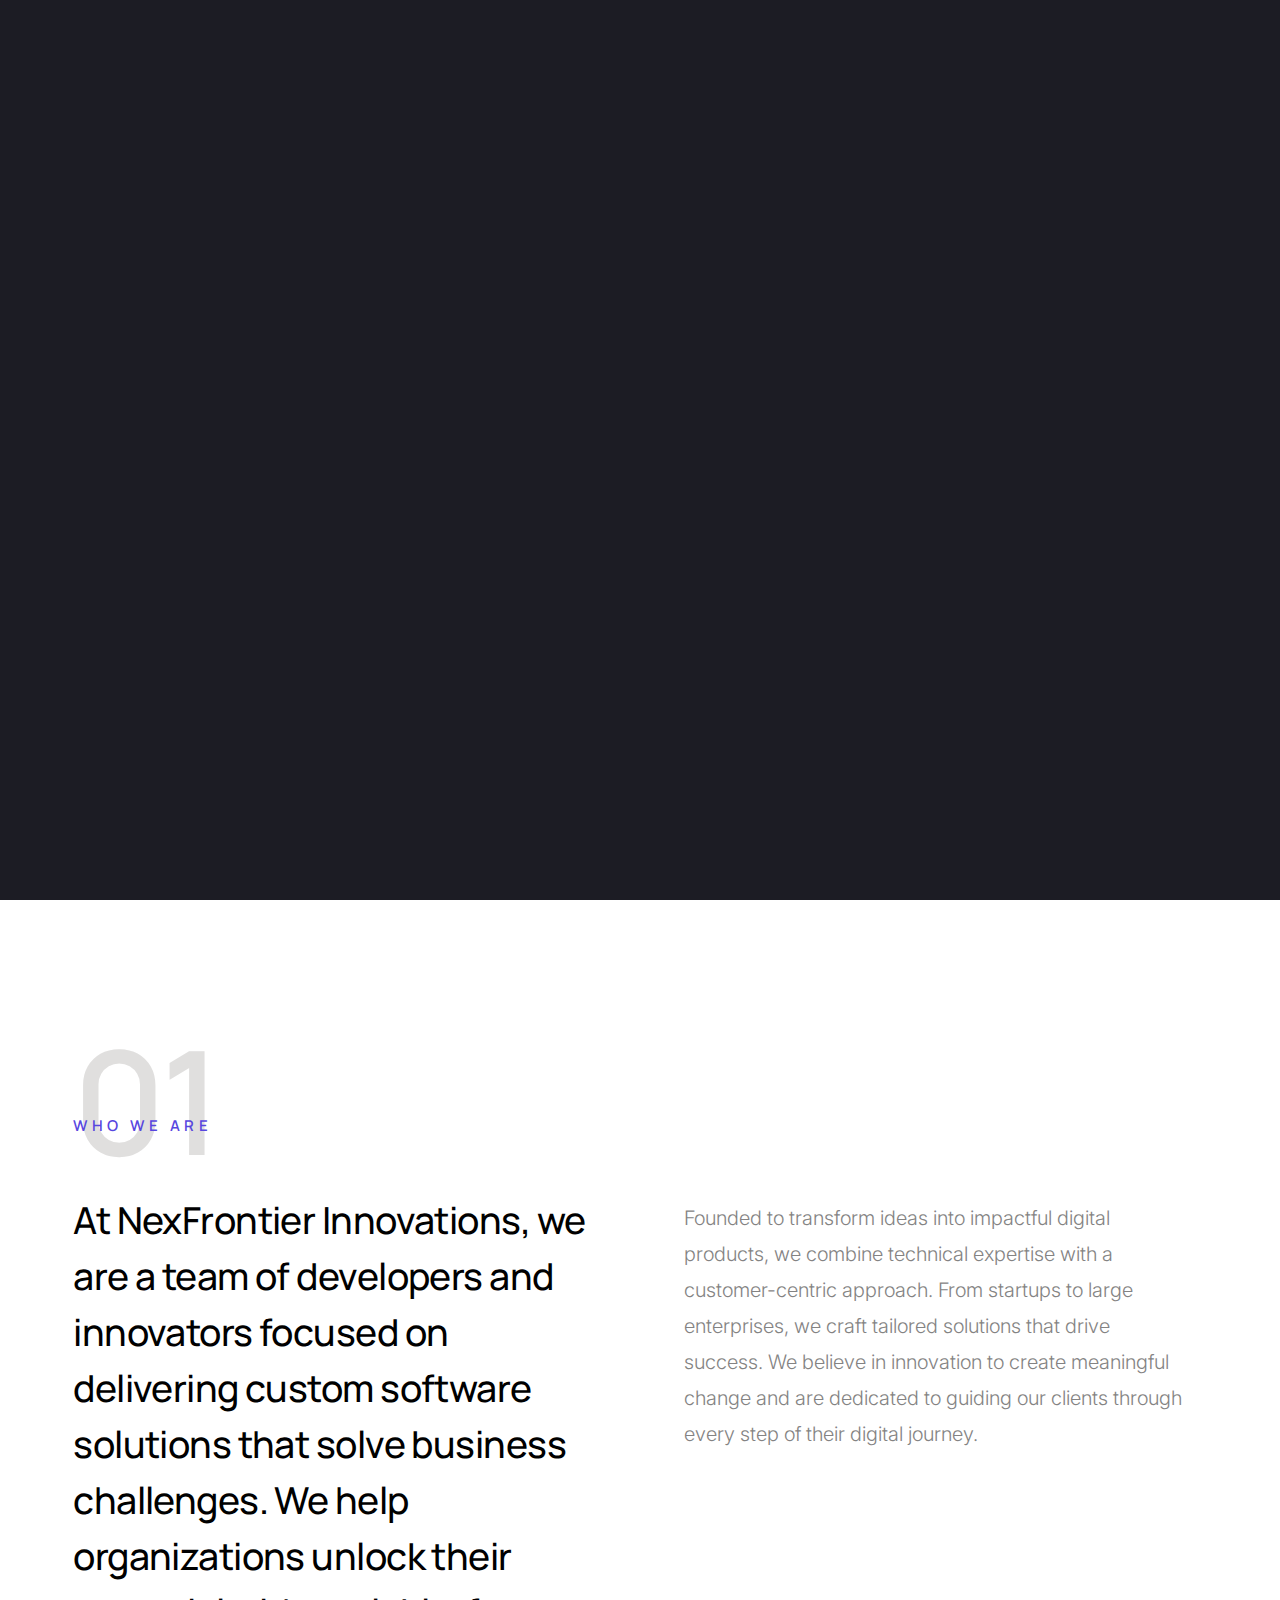
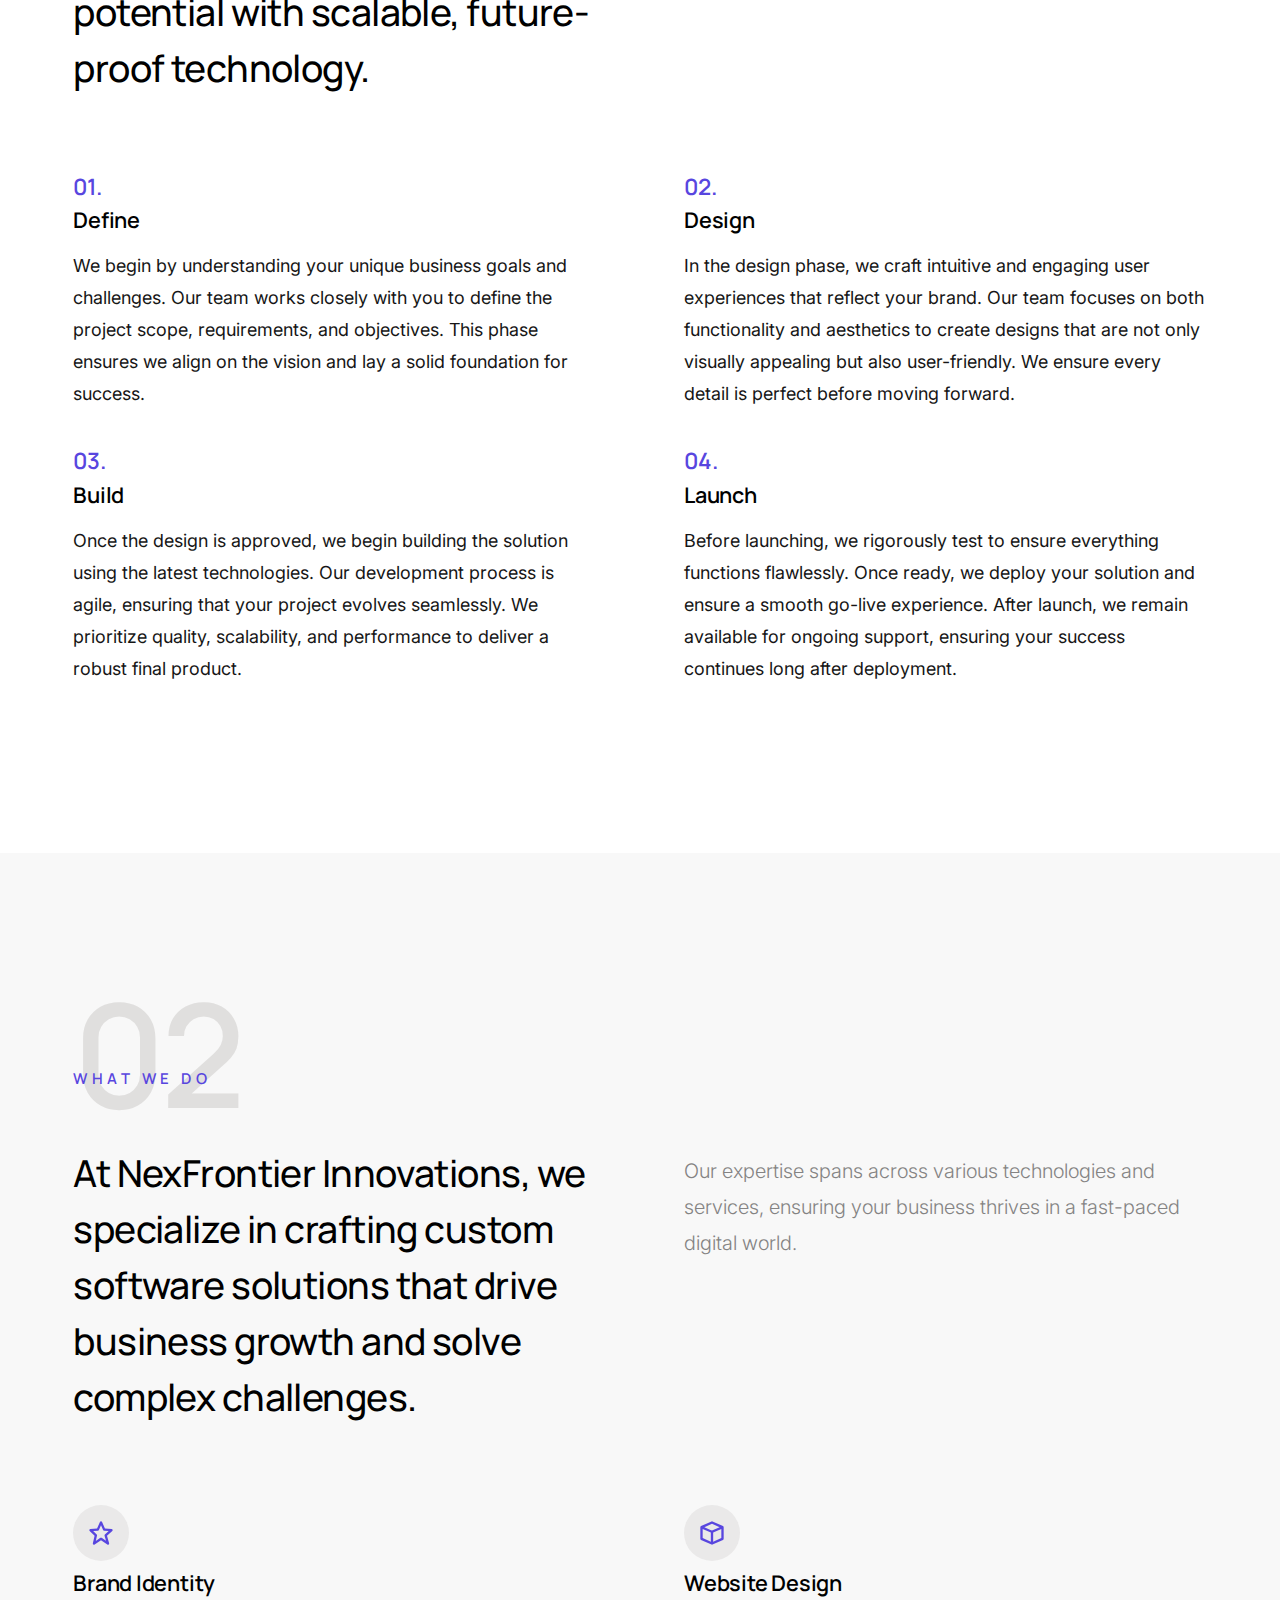
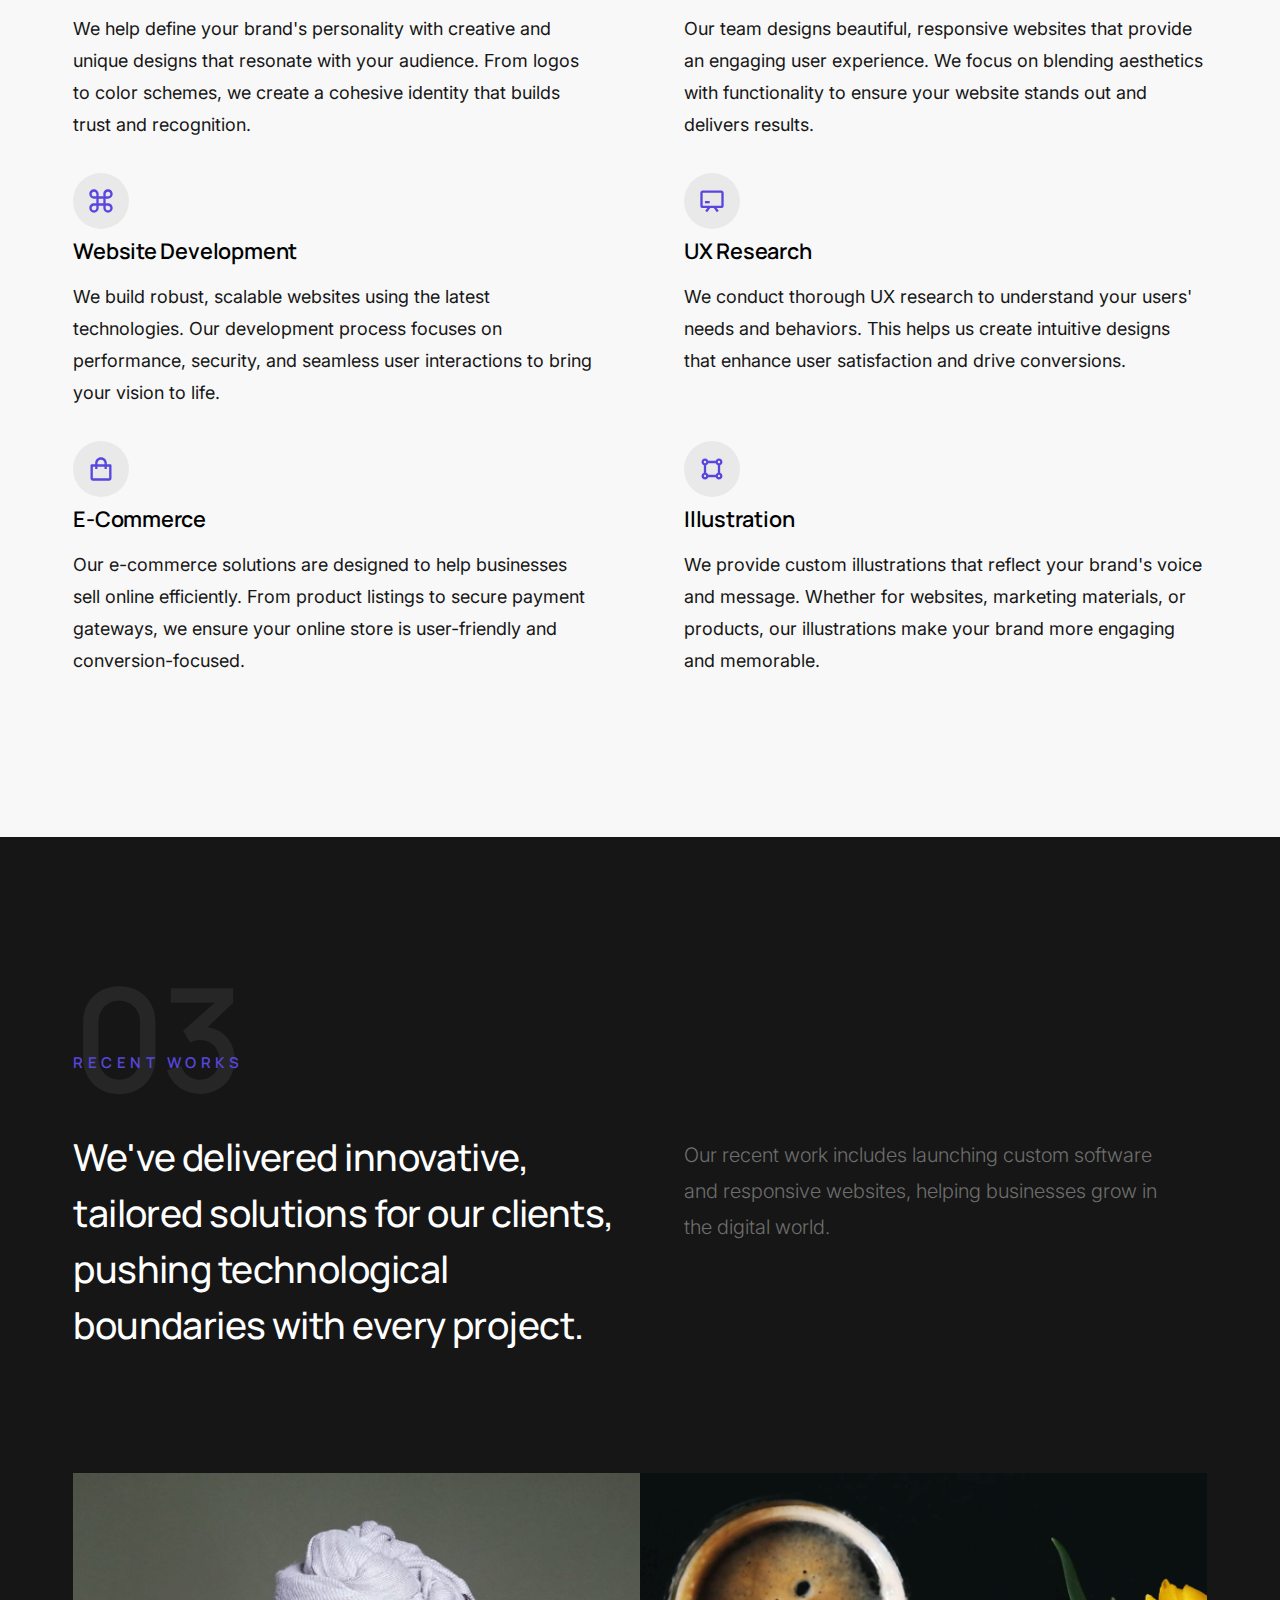
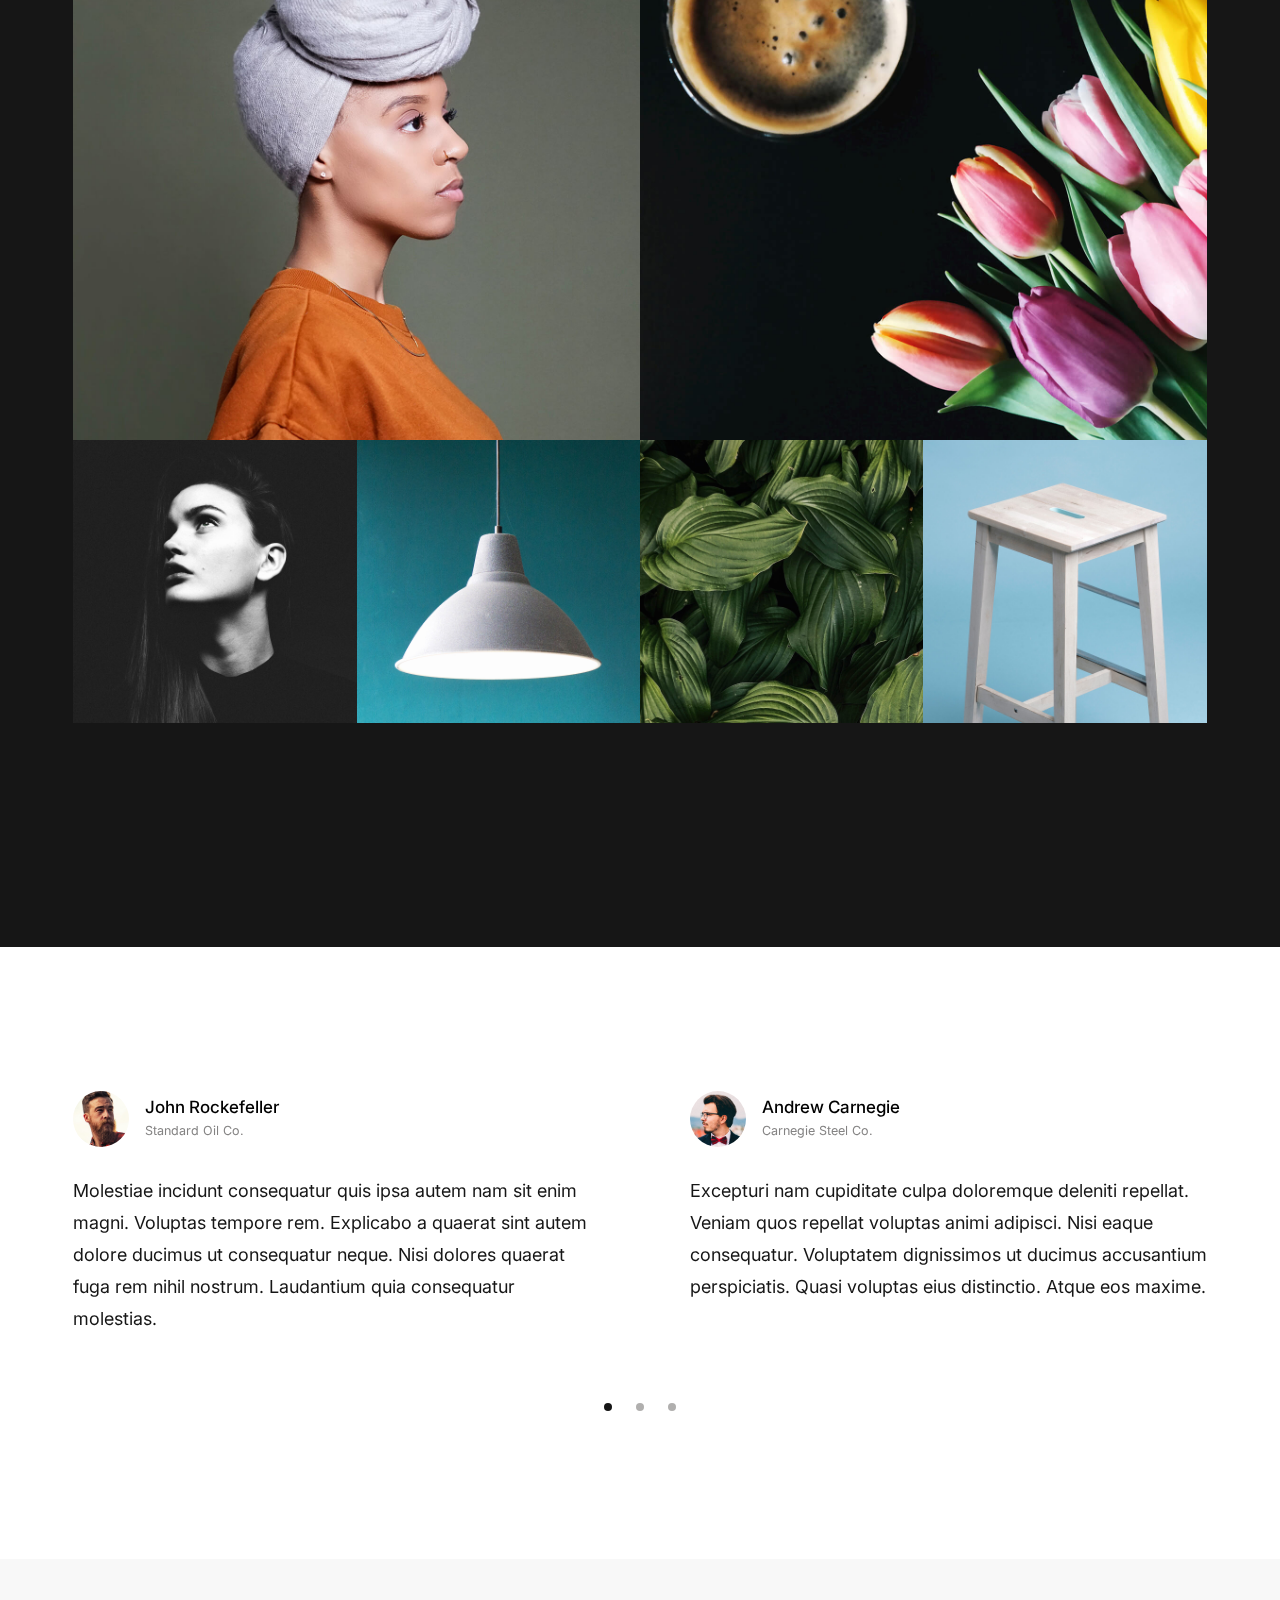
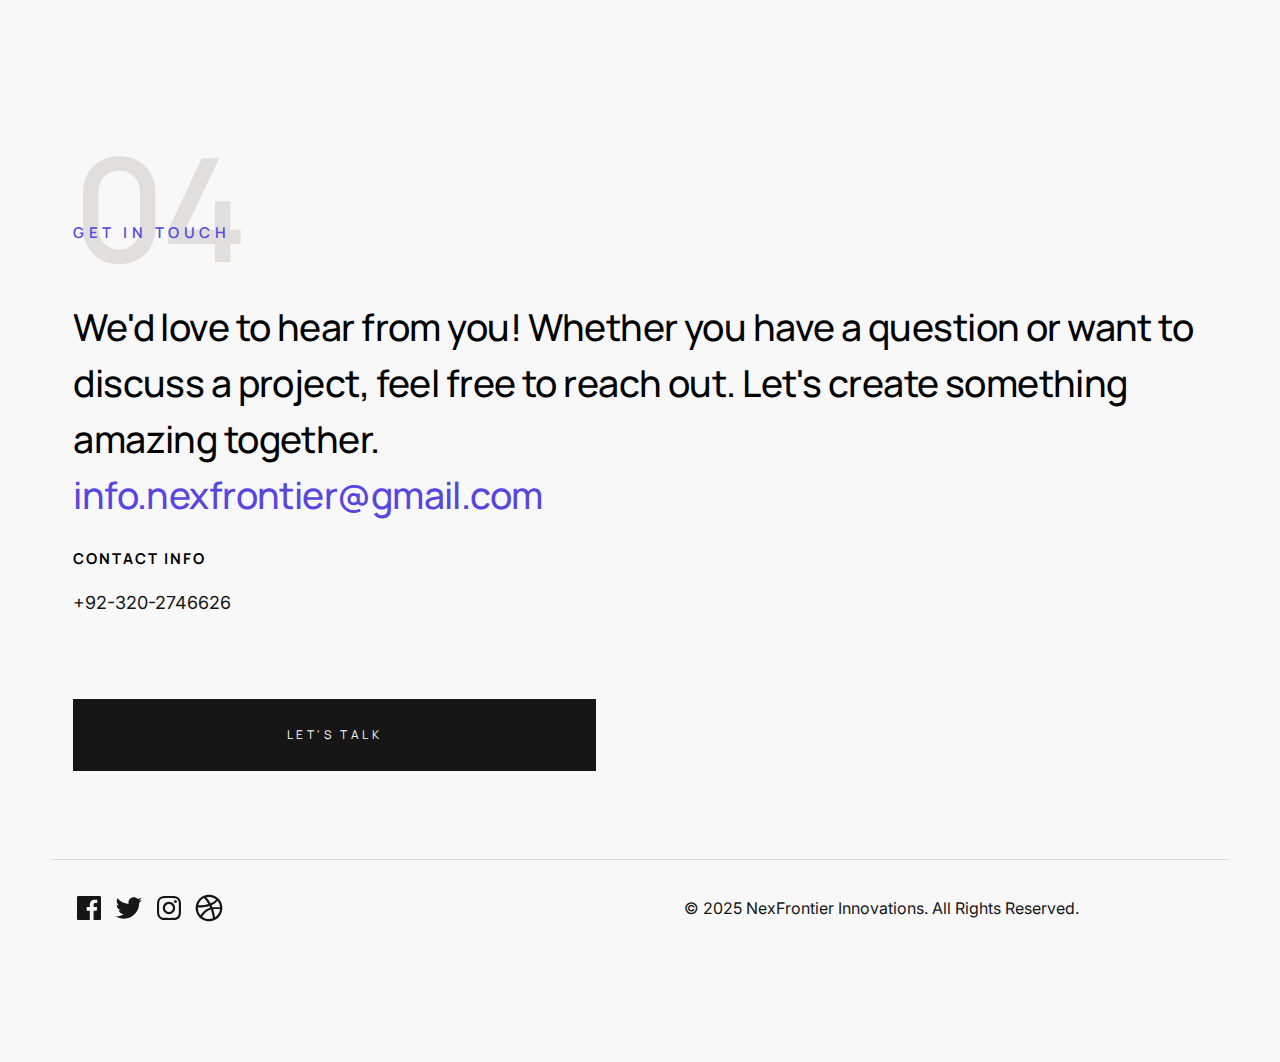
==== commit e7606fc3: "content upload" ====
--- a/index.html
+++ b/index.html
@@ -6,7 +6,7 @@
     ================================================== -->
     <meta charset="utf-8">
     <meta name="viewport" content="width=device-width, initial-scale=1">
-    <title>NexFrontier</title>
+    <title>NexFrontier Innovations</title>
 
     <script>
         document.documentElement.classList.remove('no-js');
@@ -154,16 +154,12 @@
                     <h3 class="column lg-12 section-header__pretitle pretitle text-pretitle">Who We Are</h3>
                     <div class="column lg-6 stack-on-1100 section-header__primary">
                         <h2 class="title text-display-1">
-                        NexFrontier Innovations is a branding agency based in Somewhere. 
-                        We shape brand identities and design thoughtful 
-                        digital experiences.
+                            At NexFrontier Innovations, we are a team of developers and innovators focused on delivering custom software solutions that solve business challenges. We help organizations unlock their potential with scalable, future-proof technology.
                         </h2>
                     </div>
                     <div class="column lg-6 stack-on-1100 section-header__secondary">
                         <p class="desc">
-                        Deleniti dolorem reiciendis repellat labore velit dolor nihil qui. 
-                        Deserunt sapiente odio quos quisquam dolorem cumque et omnis. 
-                        Minima quibusdam sequi consequatur magni non sunt est.
+                            Founded to transform ideas into impactful digital products, we combine technical expertise with a customer-centric approach. From startups to large enterprises, we craft tailored solutions that drive success. We believe in innovation to create meaningful change and are dedicated to guiding our clients through every step of their digital journey.
                         </p>
                     </div>
                 </div> <!-- end section-header -->
@@ -176,9 +172,7 @@
                         </div>
                         <div class="list-block__text">
                             <p>
-                            Nemo cupiditate ab quibusdam quaerat impedit magni. Earum suscipit ipsum laudantium. 
-                            Quo delectus est. Maiores voluptas ab sit natus veritatis ut. Debitis nulla cumque veritatis.
-                            Sunt suscipit voluptas ipsa in tempora esse soluta sint aliquam rhoncus elit.
+                                We begin by understanding your unique business goals and challenges. Our team works closely with you to define the project scope, requirements, and objectives. This phase ensures we align on the vision and lay a solid foundation for success.
                             </p>
                         </div>
                     </div> <!-- end list-block__item -->
@@ -189,9 +183,7 @@
                         </div>
                         <div class="list-block__text">
                             <p>
-                            Quibusdam quis autem voluptatibus earum vel ex error ea magni. Rerum quam quos. Aut asperiores 
-                            sit mollitia. Rem neque et voluptatem eos quia sed eligendi et. Eaque velit eligendi ut 
-                            magnam. Cumque ducimus laborum doloribus facere maxime vel earum quidem enim suscipit.
+                                In the design phase, we craft intuitive and engaging user experiences that reflect your brand. Our team focuses on both functionality and aesthetics to create designs that are not only visually appealing but also user-friendly. We ensure every detail is perfect before moving forward.
                             </p>
                         </div>
                     </div> <!-- end list-block__item -->
@@ -202,10 +194,7 @@
                         </div>
                         <div class="list-block__text">
                             <p>
-                            Non ullam est vel facere et. Qui iusto optio nostrum corrupti et dignissimos. Ipsam ipsam 
-                            expedita aspernatur eos harum quo atque tempore non. Magni saepe hic fuga cumque. Nihil 
-                            itaque laborum doloribus minus dolorum sint itaque animi et voluptatem.
-                            illum nemo rerum voluptate. 
+                                Once the design is approved, we begin building the solution using the latest technologies. Our development process is agile, ensuring that your project evolves seamlessly. We prioritize quality, scalability, and performance to deliver a robust final product.
                             </p>
                         </div>
                     </div> <!-- end list-block__item -->
@@ -216,9 +205,7 @@
                         </div>
                         <div class="list-block__text">
                             <p>
-                            Nobis mollitia quo nulla sunt sit error repellat qui. Praesentium minima consequatur. 
-                            Aliquid aliquid aut. Asperiores sed temporibus laboriosam delectus optio rerum reiciendis.
-                            Quas at illum. Dolores itaque architecto. Magnam voluptatem aperiam. Velit omnis est.
+                                Before launching, we rigorously test to ensure everything functions flawlessly. Once ready, we deploy your solution and ensure a smooth go-live experience. After launch, we remain available for ongoing support, ensuring your success continues long after deployment.
                             </p>
                         </div>
                     </div> <!-- end list-block__item -->
@@ -236,14 +223,12 @@
                     <h3 class="column lg-12 section-header__pretitle text-pretitle">What We Do</h3>
                     <div class="column lg-6 stack-on-1100 section-header__primary">
                         <h2 class="title text-display-1">
-                            Our services are tailored to make your business grow and stand out.
+                            At NexFrontier Innovations, we specialize in crafting custom software solutions that drive business growth and solve complex challenges. 
                         </h2>
                     </div>
                     <div class="column lg-6 stack-on-1100 section-header__secondary">
                         <p class="desc">
-                        Quia iusto totam facilis ut atque quidem quis maiores iure. 
-                        Facilis mollitia enim illo sed et totam commodi. Velit a 
-                        recusandae sequi consequatur est dolorum eaque.
+                            Our expertise spans across various technologies and services, ensuring your business thrives in a fast-paced digital world.
                         </p>
                     </div>
                 </div> <!-- end section-header -->
@@ -259,9 +244,7 @@
                         </div>
                         <div class="list-block__text">
                             <p>
-                            Quibusdam quis autem voluptatibus earum vel ex error ea magni. Rerum quam quos. Aut asperiores 
-                            sit mollitia. Rem neque et voluptatem eos quia sed eligendi et. Eaque velit eligendi ut 
-                            magnam. Cumque ducimus laborum doloribus facere maxime vel earum quidem enim suscipit.
+                                We help define your brand's personality with creative and unique designs that resonate with your audience. From logos to color schemes, we create a cohesive identity that builds trust and recognition.
                             </p>
                         </div>
                     </div> <!-- end list-block__item -->
@@ -271,13 +254,11 @@
                             <div class="list-block__icon">
                                 <svg xmlns="http://www.w3.org/2000/svg" width="24" height="24" viewBox="0 0 24 24" style="fill: rgba(0, 0, 0, 1);transform: ;msFilter:;"><path d="m21.406 6.086-9-4a1.001 1.001 0 0 0-.813 0l-9 4c-.02.009-.034.024-.054.035-.028.014-.058.023-.084.04-.022.015-.039.034-.06.05a.87.87 0 0 0-.19.194c-.02.028-.041.053-.059.081a1.119 1.119 0 0 0-.076.165c-.009.027-.023.052-.031.079A1.013 1.013 0 0 0 2 7v10c0 .396.232.753.594.914l9 4c.13.058.268.086.406.086a.997.997 0 0 0 .402-.096l.004.01 9-4A.999.999 0 0 0 22 17V7a.999.999 0 0 0-.594-.914zM12 4.095 18.538 7 12 9.905l-1.308-.581L5.463 7 12 4.095zM4 16.351V8.539l7 3.111v7.811l-7-3.11zm9 3.11V11.65l7-3.111v7.812l-7 3.11z"></path></svg>
                             </div>
-                            <h3 class="h5">Product Design</h3>
-                        </div>
-                        <div class="list-block__text">
-                            <p>
-                            Nemo cupiditate ab quibusdam quaerat impedit magni. Earum suscipit ipsum laudantium. 
-                            Quo delectus est. Maiores voluptas ab sit natus veritatis ut. Debitis nulla cumque veritatis.
-                            Sunt suscipit voluptas ipsa in tempora esse soluta sint aliquam rhoncus elit.
+                            <h3 class="h5">Website Design</h3>
+                        </div>
+                        <div class="list-block__text">
+                            <p>
+                                Our team designs beautiful, responsive websites that provide an engaging user experience. We focus on blending aesthetics with functionality to ensure your website stands out and delivers results.
                             </p>
                         </div>
                     </div> <!-- end list-block__item -->
@@ -287,14 +268,11 @@
                             <div class="list-block__icon">
                                 <svg xmlns="http://www.w3.org/2000/svg" width="24" height="24" viewBox="0 0 24 24" style="fill: rgba(0, 0, 0, 1);transform: ;msFilter:;"><path d="M6 14c-2.206 0-4 1.794-4 4s1.794 4 4 4a4.003 4.003 0 0 0 3.998-3.98H10V16h4v2.039h.004A4.002 4.002 0 0 0 18 22c2.206 0 4-1.794 4-4s-1.794-4-4-4h-2v-4h2c2.206 0 4-1.794 4-4s-1.794-4-4-4-4 1.794-4 4v2h-4V5.98h-.002A4.003 4.003 0 0 0 6 2C3.794 2 2 3.794 2 6s1.794 4 4 4h2v4H6zm2 4c0 1.122-.879 2-2 2s-2-.878-2-2 .879-2 2-2h2v2zm10-2c1.121 0 2 .878 2 2s-.879 2-2 2-2-.878-2-2v-2h2zM16 6c0-1.122.879-2 2-2s2 .878 2 2-.879 2-2 2h-2V6zM6 8c-1.121 0-2-.878-2-2s.879-2 2-2 2 .878 2 2v2H6zm4 2h4v4h-4v-4z"></path></svg>
                             </div>
-                            <h3 class="h5">Frontend Development</h3>
-                        </div>
-                        <div class="list-block__text">
-                            <p>
-                            Perferendis quia nemo perspiciatis. Et amet aut ut sint quis culpa quis impedit. 
-                            Et id eum quae quae ea et. Et sed quae qui veritatis deserunt. Facilis consequuntur 
-                            qui aut deleniti. Autem ipsa ratione dolorum consequuntur. Maxime unde eos quibusdam 
-                            maxime excepturi.
+                            <h3 class="h5">Website Development</h3>
+                        </div>
+                        <div class="list-block__text">
+                            <p>
+                                We build robust, scalable websites using the latest technologies. Our development process focuses on performance, security, and seamless user interactions to bring your vision to life.
                             </p>
                         </div>
                     </div> <!-- end list-block__item -->
@@ -308,10 +286,7 @@
                         </div>
                         <div class="list-block__text">
                             <p>
-                            Qui est non similique. Veniam cupiditate sit est dolores nobis vitae illum. 
-                            Sunt nulla voluptate sit corporis ullam esse id minima optio. Perferendis aliquam placeat 
-                            ratione magni nihil sed hic aperiam aperiam. Totam nihil molestiae sed et possimus 
-                            dolore ipsa omnis aliquid. Ea et mollitia. 
+                                We conduct thorough UX research to understand your users' needs and behaviors. This helps us create intuitive designs that enhance user satisfaction and drive conversions.
                             </p>
                         </div>
                     </div> <!-- end list-block__item -->
@@ -325,9 +300,7 @@
                         </div>
                         <div class="list-block__text">
                             <p>
-                            Quos numquam et ea. Non fuga quidem pariatur. Repellendus doloremque unde modi aut. 
-                            Quo cumque porro eum saepe quibusdam odit eligendi. Doloribus qui sit repellendus cupiditate. 
-                            Sed porro magnam dignissimos et facilis animi quis tempora. Rerum cum molestiae. 
+                                Our e-commerce solutions are designed to help businesses sell online efficiently. From product listings to secure payment gateways, we ensure your online store is user-friendly and conversion-focused.
                             </p>
                         </div>
                     </div> <!-- end list-block__item -->
@@ -341,10 +314,7 @@
                         </div>
                         <div class="list-block__text">
                             <p>
-                            Quasi in nulla maiores minus cupiditate tenetur ut officia sint. Quis consequatur 
-                            officiis dolor nulla fuga itaque cum aut. Ut ut quis omnis dolor. Qui modi voluptatem eum.
-                            Minus numquam consequatur incidunt vel maiores nostrum. Commodi dignissimos sed 
-                            laudantium aliquam tempora.
+                                We provide custom illustrations that reflect your brand's voice and message. Whether for websites, marketing materials, or products, our illustrations make your brand more engaging and memorable.
                             </p>
                         </div>
                     </div> <!-- end list-block__item -->
@@ -362,14 +332,12 @@
                     <h3 class="column lg-12 section-header__pretitle text-pretitle">Recent Works</h3>
                     <div class="column lg-6 stack-on-1100 section-header__primary">
                         <h2 class="title text-display-1">
-                            Here are some of our favorite projects we have done lately. Feel free to check them out.
+                            We've delivered innovative, tailored solutions for our clients, pushing technological boundaries with every project.
                         </h2>
                     </div>
                     <div class="column lg-6 stack-on-1100 section-header__secondary">
                         <p class="desc">
-                        Quia iusto totam facilis ut atque quidem quis maiores iure. 
-                        Facilis mollitia enim illo sed et totam commodi. Velit a 
-                        recusandae sequi consequatur est dolorum eaque.
+                            Our recent work includes launching custom software and responsive websites, helping businesses grow in the digital world.
                         </p>
                     </div>
                 </div> <!-- end section-header -->
@@ -557,65 +525,6 @@
                         <a href="https://www.behance.net/" class="modal-popup__details">Project link</a>
                     </div>
                 </div> <!-- end modal -->
-
-
-                <!-- clients
-                -------------------------------------------- -->
-                <div class="s-clients row">
-                    <div class="column lg-12">
-
-                        <div class="row section-header">
-                            <div class="column lg-12">
-                                <h3 class="title text-display-1">Brands we have had priveledge to work with</h3>
-                            </div>
-                        </div> <!-- end section-header -->
-    
-                        <div class="row clients-list block-lg-one-fourth block-md-one-third block-tab-one-half block-stack">
-    
-                            <div class="column clients-list__item">
-                                <a href="#0">
-                                    <img src="images/clients/snowflake.svg" alt="">
-                                </a>
-                            </div>
-                            <div class="column clients-list__item">
-                                <a href="#0">
-                                    <img src="images/clients/flash.svg" alt="">
-                                </a>
-                            </div>
-                            <div class="column clients-list__item">
-                                <a href="#0">
-                                    <img src="images/clients/rise.svg" alt="">
-                                </a>
-                            </div>
-                            <div class="column clients-list__item">
-                                <a href="#0">
-                                    <img src="images/clients/pinpoint.svg" alt="">
-                                </a>
-                            </div>
-                            <div class="column clients-list__item">
-                                <a href="#0">
-                                    <img src="images/clients/proline.svg" alt="">
-                                </a>
-                            </div>
-                            <div class="column clients-list__item">
-                                <a href="#0">
-                                    <img src="images/clients/vision.svg" alt="">
-                                </a>
-                            </div>
-                            <div class="column clients-list__item">
-                                <a href="#0">
-                                    <img src="images/clients/volume.svg" alt="">
-                                </a>
-                            </div>
-                            <div class="column clients-list__item">
-                                <a href="#0">
-                                    <img src="images/clients/hitech.svg" alt="">
-                                </a>
-                            </div>
-
-                        </div> <!-- clients-list -->
-                    </div> <!-- end column lg-12 -->
-                </div> <!-- end s-clients -->
 
             </section> <!-- end s-folio -->
 
@@ -711,14 +620,19 @@
 
             <div class="row section-header" data-num="04">
                 <h3 class="column lg-12 section-header__pretitle text-pretitle">Get In Touch</h3>
-                <div class="column lg-6 stack-on-1100 section-header__primary">
+                <div class="column lg-12 stack-on-1100 section-header__primary">
                     <h2 class="title text-display-1">
-                    Have an idea or an epic project in mind? Talk to us. 
-                    Let's work together and make something great. 
-                    Drop us a line at <a href="mailto:info.nexfrontier@gmail.com" title="NexFrontier">info.nexfrontier@gmail.com</a>
+                        We'd love to hear from you! Whether you have a question or want to discuss a project, feel free to reach out. Let's create something amazing together. 
+                    <br><a href="mailto:info.nexfrontier@gmail.com" title="NexFrontier">info.nexfrontier@gmail.com</a>
                     </h2>
+                    <div class="contact-block">
+                        <h6>Contact Info</h6>
+                        <ul class="contact-list">
+                            <li><a href="tel:+92-320-2746626">+92-320-2746626</a></li>
+                        </ul>
+                    </div>
                 </div>    
-                <div class="column lg-6 stack-on-1100 section-header__secondary">
+                <!-- <div class="column lg-6 stack-on-1100 section-header__secondary">
                     
                     <div class="contact-block">
                         <h6>Where To Find Us</h6>
@@ -729,15 +643,7 @@
                         </p>
                     </div>
 
-                    <div class="contact-block">
-                        <h6>Contact Infos</h6>
-                        <ul class="contact-list">
-                            <li><a href="tel:197-543-2345">+197 543 2345</a></li>
-                            <li><a href="tel:197-123-9876">+197 123 9876</a></li>
-                        </ul>
-                    </div>
-
-                </div>
+                </div> -->
             </div> <!-- end section-header -->
 
             <div class="row list-block block-lg-one-half block-tab-whole block-stack-on-1000 s-footer__btns">
--- a/css/styles.css
+++ b/css/styles.css
@@ -104,7 +104,7 @@
      * color-2(#035d5c)
      */
     --color-1                      : #5846df;
-    --color-2                      : hsla(179, 94%, 19%, 1);
+    --color-2                      : #0a122b;
 
     /* theme color variations
      */
@@ -3490,7 +3490,7 @@
 .s-intro__content-title::before {
     display          : block;
     content          : "";
-    height           : 1px;
+    height           : 5px;
     width            : 7.2rem;
     background-color : var(--color-1);
     position         : absolute;
@@ -3812,8 +3812,8 @@
  *
  * ------------------------------------------------------------------- */
 .s-about {
-    padding-top    : var(--vspace-5);
-    padding-bottom : var(--vspace-5);
+    padding-top    : var(--vspace-4);
+    padding-bottom : var(--vspace-4);
 }
 
 /* ------------------------------------------------------------------- 
@@ -3835,8 +3835,8 @@
  * ------------------------------------------------------------------- */
 .s-services {
     background-color : var(--color-gray-2);
-    padding-top      : var(--vspace-5);
-    padding-bottom   : var(--vspace-5);
+    padding-top      : var(--vspace-4);
+    padding-bottom   : var(--vspace-4);
 }
 
 .s-services .list-block__item {
@@ -3862,8 +3862,8 @@
  * ------------------------------------------------------------------- */
 .s-folio {
     background-color : var(--color-gray-19);
-    padding-top      : var(--vspace-5);
-    padding-bottom   : var(--vspace-5);
+    padding-top      : var(--vspace-4);
+    padding-bottom   : var(--vspace-4);
 }
 
 /* ------------------------------------------------------------------- 
@@ -4378,13 +4378,16 @@
     margin-top       : auto;
     position         : relative;
 }
+.s-footer .section-header {
+    margin-bottom: 0;
+}
 
 .s-footer h6 {
     margin-top : 0;
 }
 
 .s-footer__btns {
-    margin-top  : var(--vspace-3_5);
+    /* margin-top  : var(--vspace-3_5); */
     align-items : flex-start;
 }
 
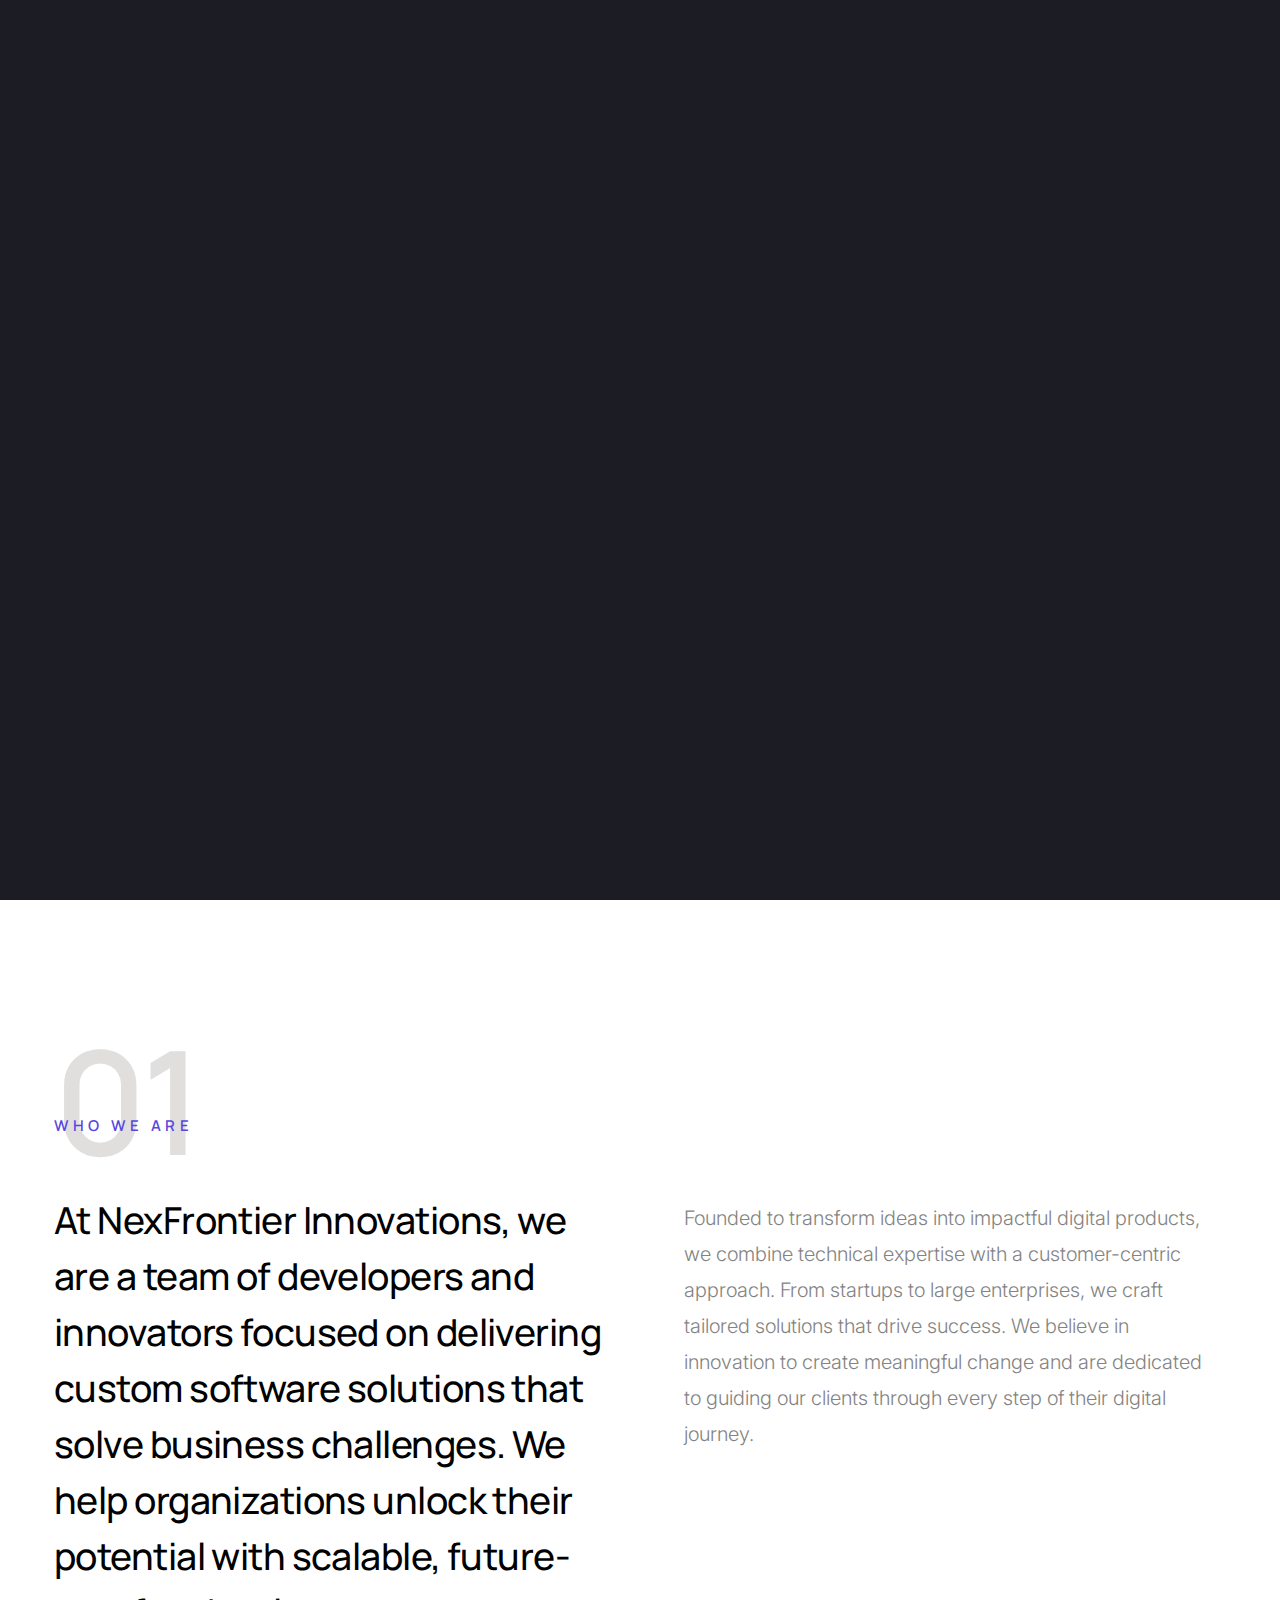
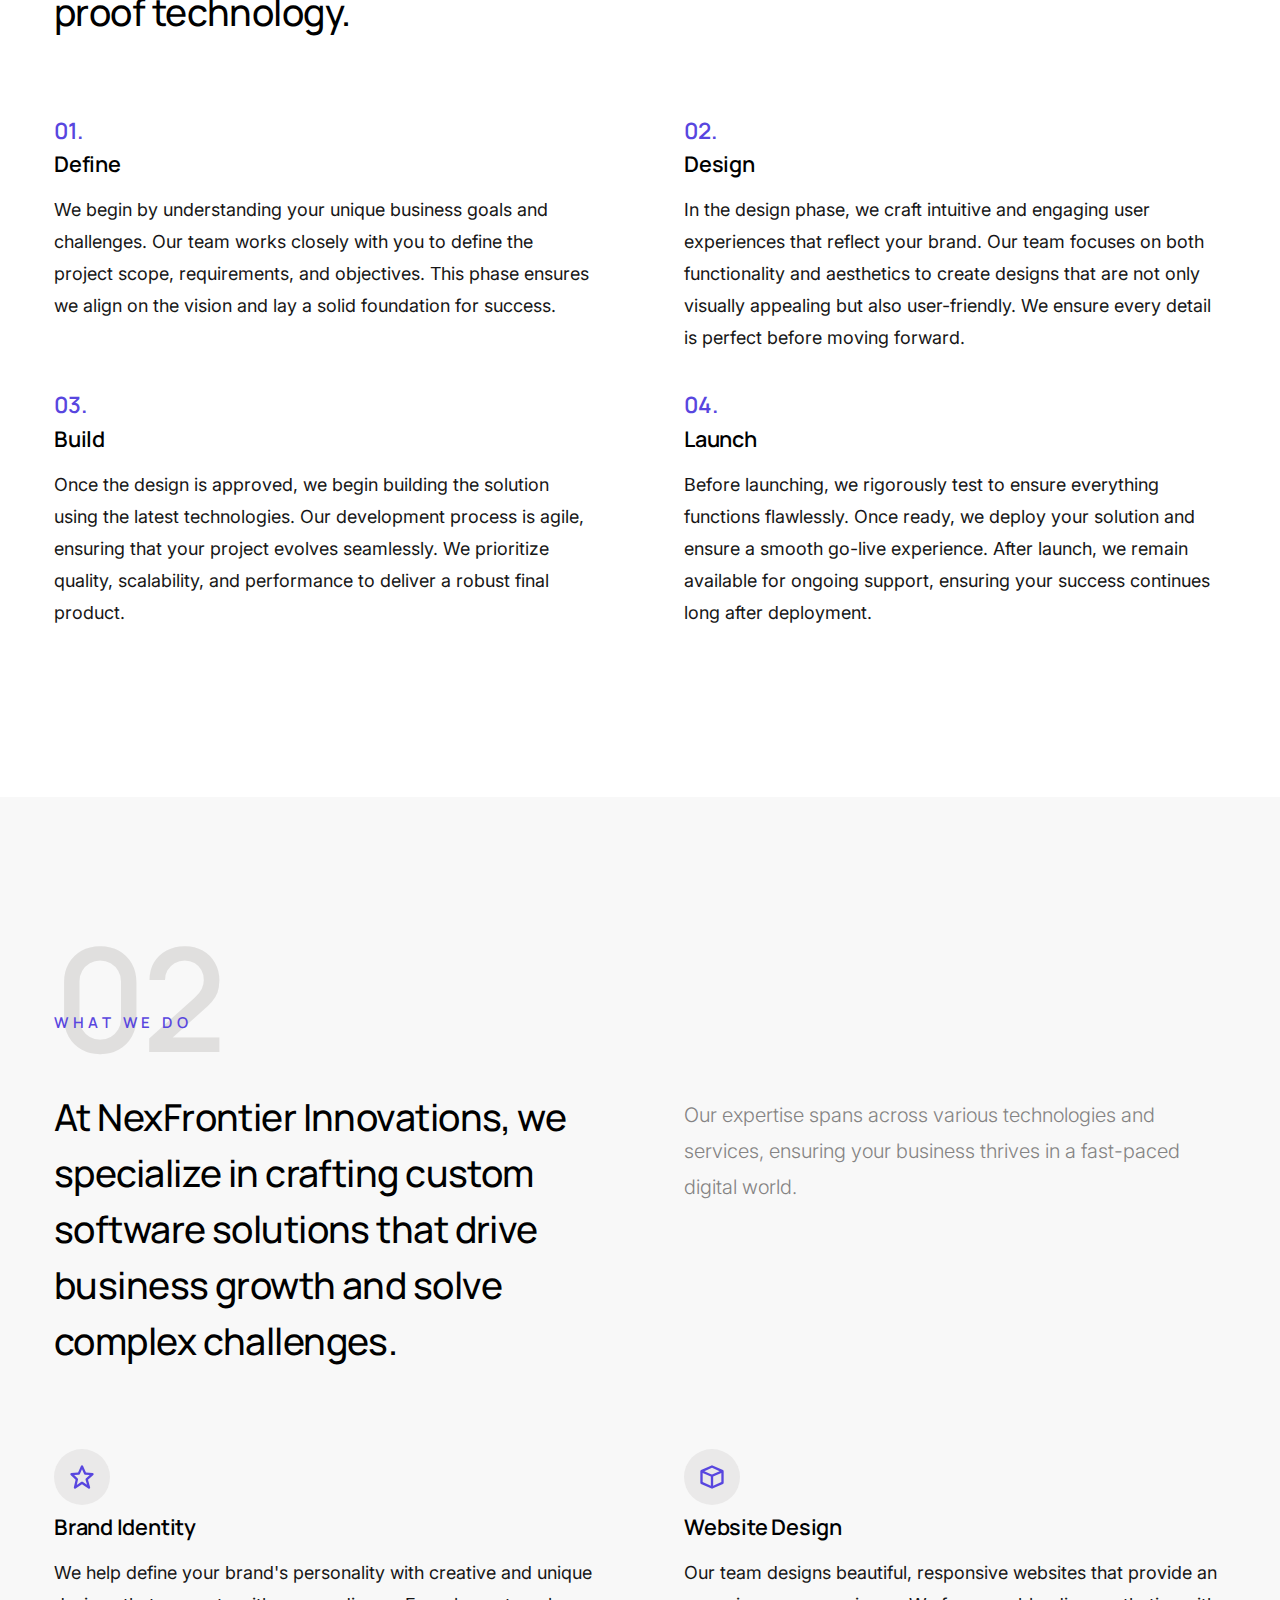
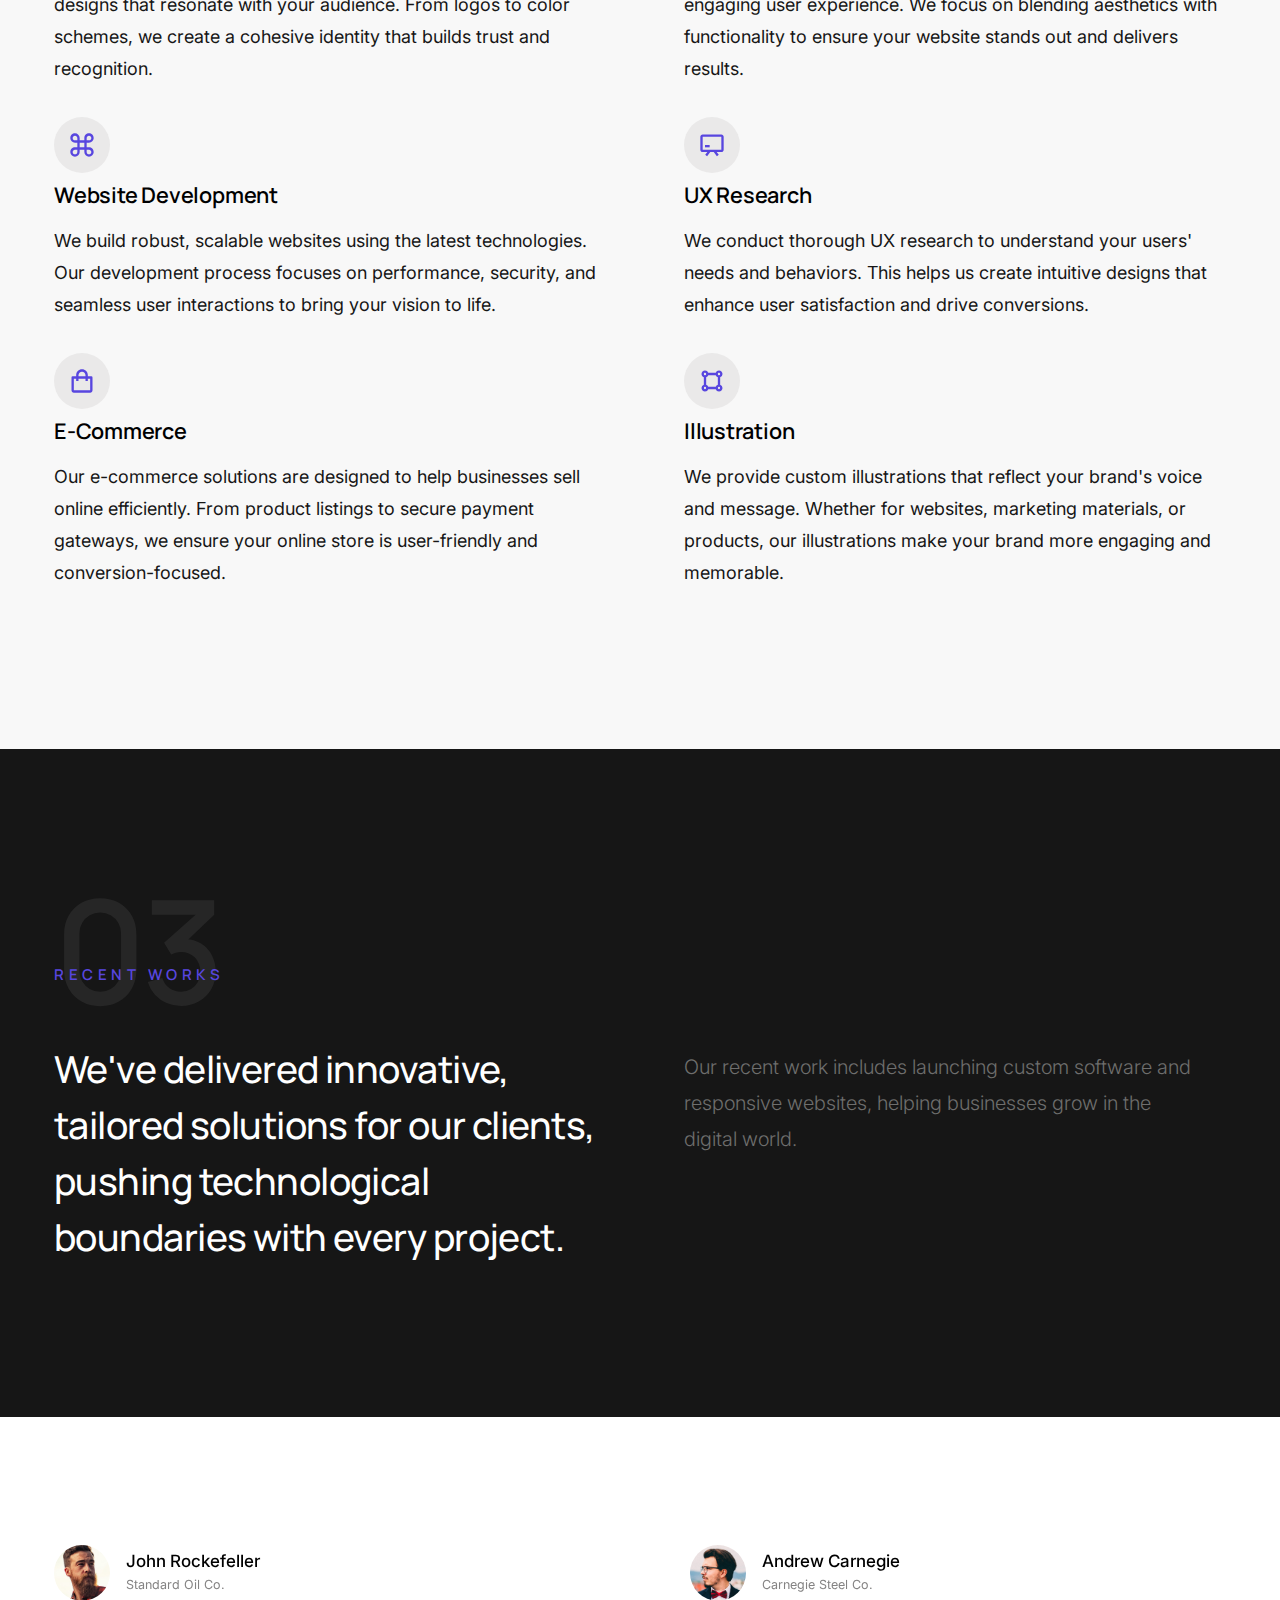
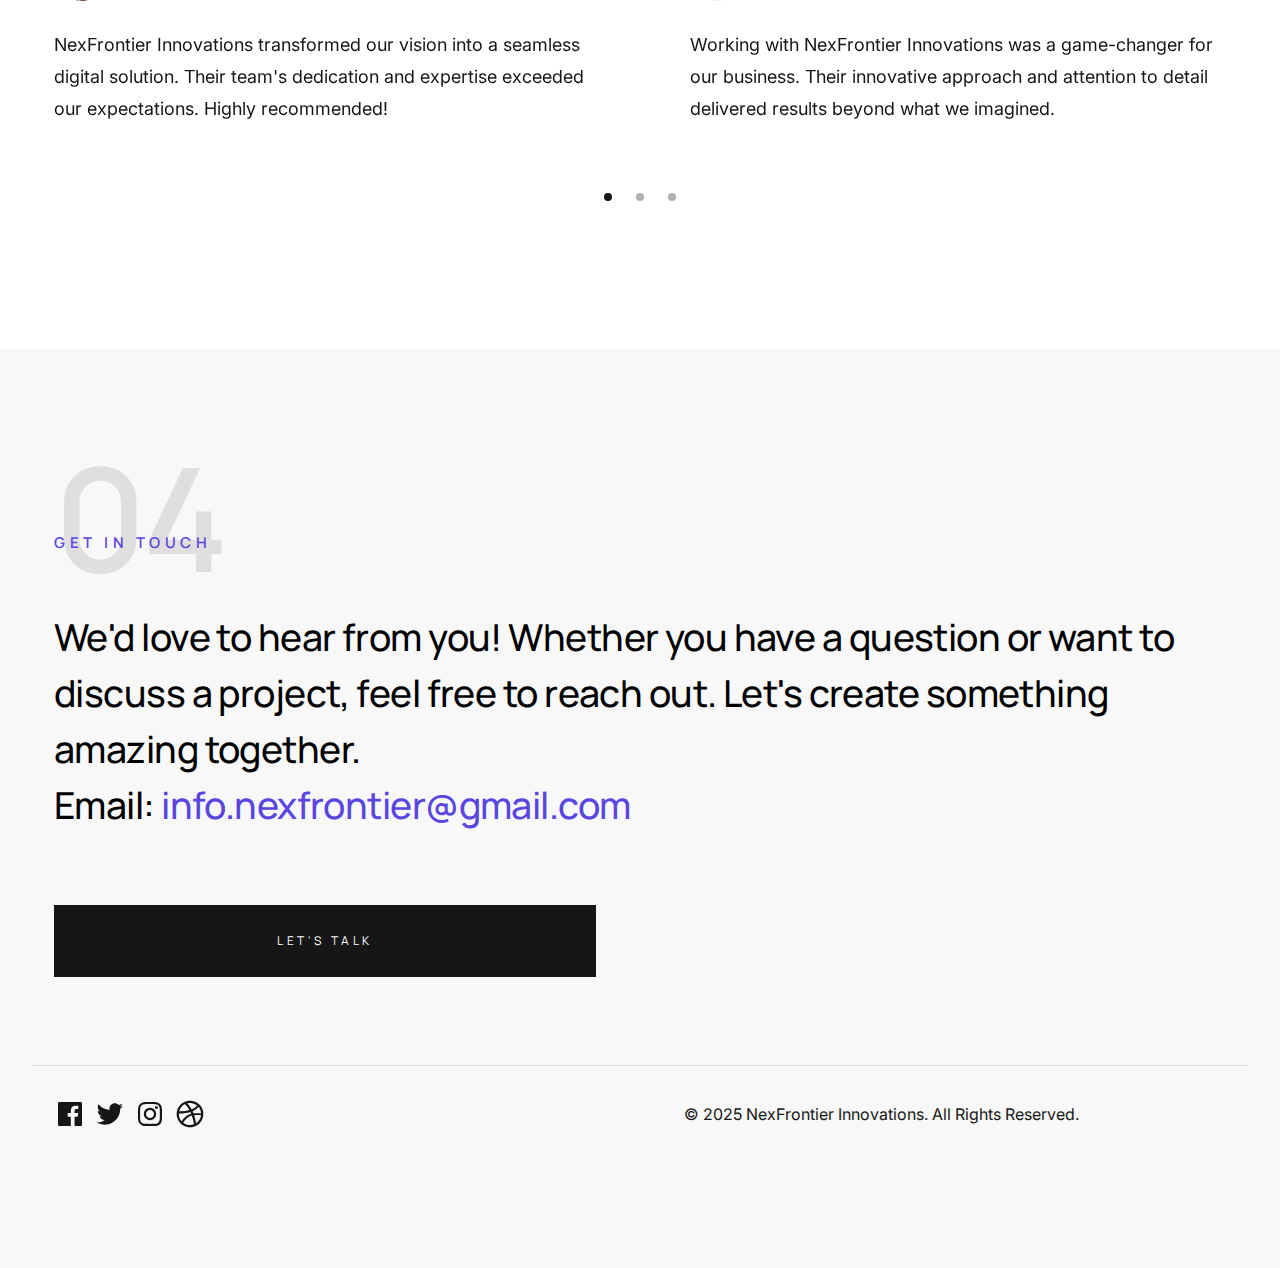
==== commit a97f38cc: "normal changes" ====
--- a/index.html
+++ b/index.html
@@ -121,9 +121,9 @@
                     <div class="column lg-12 s-intro__content-inner">
                         
                         <h1 class="s-intro__content-title">
-                        We provide creative <br>
-                        solutions to turn your <br>
-                        ideas into digital reality.
+                        We create innovative<br>
+                        solutions to transform your<br> 
+                        ideas into digital success.
                         </h1>
 
                         <div class="s-intro__content-buttons">
@@ -342,7 +342,7 @@
                     </div>
                 </div> <!-- end section-header -->
 
-                <div id="bricks" class="row bricks">
+                <!-- <div id="bricks" class="row bricks">
                     <div class="column lg-12 masonry">
                         <div class="bricks-wrapper">
 
@@ -358,7 +358,7 @@
                                         <h4 class="entry__title">White Turban</h4>
                                     </div>
                                 </a>
-                            </article> <!-- entry -->
+                            </article> 
 
                             <article class="brick brick--double entry">
                                 <a href="#modal-02" class="entry__link">
@@ -370,7 +370,7 @@
                                         <h4 class="entry__title">Caffeine & Tulips</h4>
                                     </div>
                                 </a>
-                            </article> <!-- entry -->
+                            </article> 
 
                             <article class="brick entry">
                                 <a href="#modal-03" class="entry__link">
@@ -382,7 +382,7 @@
                                         <h4 class="entry__title">Grayscale</h4>
                                     </div>
                                 </a>
-                            </article> <!-- entry -->
+                            </article> 
 
                             <article class="brick entry">
                                 <a href="#modal-04" class="entry__link">
@@ -394,7 +394,7 @@
                                         <h4 class="entry__title">Lamp</h4>
                                     </div>
                                 </a>
-                            </article> <!-- entry -->
+                            </article> 
 
                             <article class="brick entry">
                                 <a href="#modal-05" class="entry__link">
@@ -406,7 +406,7 @@
                                         <h4 class="entry__title">Tropical</h4>
                                     </div>
                                 </a>
-                            </article> <!-- entry -->
+                            </article> 
 
                             <article class="brick entry">
                                 <a href="#modal-06" class="entry__link">
@@ -418,11 +418,12 @@
                                         <h4 class="entry__title">Woodcraft</h4>
                                     </div>
                                 </a>
-                            </article> <!-- entry -->
-
-                        </div> <!-- end bricks-wrapper -->
-                    </div> <!-- end masonry -->
-                </div> <!-- end bricks -->
+                            </article> 
+
+                        </div>
+                    </div> 
+                </div>  -->
+                <!-- end bricks -->
 
 
                 <!-- modal templates popup
@@ -549,9 +550,7 @@
                                         </cite>
                                     </div>
                                     <p>
-                                    Molestiae incidunt consequatur quis ipsa autem nam sit enim magni. Voluptas tempore rem. 
-                                    Explicabo a quaerat sint autem dolore ducimus ut consequatur neque. Nisi dolores quaerat fuga rem nihil nostrum.
-                                    Laudantium quia consequatur molestias.
+                                        NexFrontier Innovations transformed our vision into a seamless digital solution. Their team's dedication and expertise exceeded our expectations. Highly recommended!
                                     </p>
                                 </div> <!-- end s-testimonials__slide -->
                 
@@ -564,9 +563,7 @@
                                         </cite>
                                     </div>
                                     <p>
-                                    Excepturi nam cupiditate culpa doloremque deleniti repellat. Veniam quos repellat voluptas animi adipisci.
-                                    Nisi eaque consequatur. Voluptatem dignissimos ut ducimus accusantium perspiciatis.
-                                    Quasi voluptas eius distinctio. Atque eos maxime.
+                                        Working with NexFrontier Innovations was a game-changer for our business. Their innovative approach and attention to detail delivered results beyond what we imagined.
                                     </p>
                                 </div> <!-- end s-testimonials__slide -->
                 
@@ -579,9 +576,7 @@
                                         </cite>
                                     </div>
                                     <p>
-                                    Repellat dignissimos libero. Qui sed at corrupti expedita voluptas odit. Nihil ea quia nesciunt. Ducimus aut sed ipsam.  
-                                    Autem eaque officia cum exercitationem sunt voluptatum accusamus. Quasi voluptas eius distinctio.
-                                    Voluptatem dignissimos ut.
+                                        From concept to delivery, NexFrontier Innovations was with us every step of the way. Their professionalism and creativity set them apart.
                                     </p>
                                 </div> <!-- end s-testimonials__slide -->
         
@@ -594,9 +589,7 @@
                                         </cite>
                                     </div>
                                     <p>
-                                    Nunc interdum lacus sit amet orci. Vestibulum dapibus nunc ac augue. Fusce vel dui. In ac felis 
-                                    quis tortor malesuada pretium. Curabitur vestibulum aliquam leo. Qui sed at corrupti expedita voluptas odit. 
-                                    Nihil ea quia nesciunt. Ducimus aut sed ipsam.
+                                        The team at NexFrontier Innovations brought our ideas to life with exceptional design and functionality. A pleasure to work with!"
                                     </p>
                                 </div> <!-- end s-testimonials__slide -->
             
@@ -623,14 +616,14 @@
                 <div class="column lg-12 stack-on-1100 section-header__primary">
                     <h2 class="title text-display-1">
                         We'd love to hear from you! Whether you have a question or want to discuss a project, feel free to reach out. Let's create something amazing together. 
-                    <br><a href="mailto:info.nexfrontier@gmail.com" title="NexFrontier">info.nexfrontier@gmail.com</a>
+                    <br>Email: <a href="mailto:info.nexfrontier@gmail.com" title="NexFrontier">info.nexfrontier@gmail.com</a>
                     </h2>
-                    <div class="contact-block">
+                    <!-- <div class="contact-block">
                         <h6>Contact Info</h6>
                         <ul class="contact-list">
                             <li><a href="tel:+92-320-2746626">+92-320-2746626</a></li>
                         </ul>
-                    </div>
+                    </div> -->
                 </div>    
                 <!-- <div class="column lg-6 stack-on-1100 section-header__secondary">
                     
@@ -649,7 +642,7 @@
             <div class="row list-block block-lg-one-half block-tab-whole block-stack-on-1000 s-footer__btns">
                 <div class="column list-block__item">
                     <div class="s-footer__contact-btn">
-                        <a href="mailto:#0" class="btn btn--primary u-fullwidth">
+                        <a href="https://forms.gle/AhjtcztxesSGhZS18" target="_blank" class="btn btn--primary u-fullwidth">
                             Let's Talk 
                         </a>
                     </div>
--- a/css/styles.css
+++ b/css/styles.css
@@ -283,7 +283,7 @@
     /* widths for rows and containers
      */
     --width-full     : 100%;
-    --width-max      : 1180px;
+    --width-max      : 1220px;
     --width-wide     : 1400px;
     --width-wider    : 1600px;
     --width-widest   : 1800px;
@@ -608,7 +608,7 @@
 /* row 
  */
 .row {
-    width     : 92%;
+    width     : 95%;
     max-width : var(--width-grid-max);
     margin    : 0 auto;
     display   : flex;
@@ -3006,6 +3006,11 @@
     .list-block .column:nth-child(2n + 2) {
         padding-left : 0;
     }
+
+    .section-header__secondary {
+        padding-right : 0;
+        padding-left  : 0;
+    }
 }
 
 
@@ -3061,6 +3066,7 @@
 
 .s-header.sticky .s-header__inner {
     max-width : var(--width-grid-max);
+    padding: 0;
 }
 
 .s-header.sticky.scrolling {
@@ -3259,7 +3265,7 @@
 
 @media screen and (max-width: 800px) {
     .s-header {
-        --logo-width : 36px;
+        --logo-width : 50px;
         top          : var(--vspace-0_25);
     }
 
@@ -3410,7 +3416,7 @@
     bottom         : 0;
     width          : 100%;
     height         : 100%;
-    background     : black;
+    background     : #0a122b;
     pointer-events : none;
     opacity        : .5;
 }
@@ -3425,7 +3431,7 @@
     bottom         : 0;
     width          : 100%;
     height         : 100%;
-    background     : linear-gradient(0deg, black 15%, rgba(0, 0, 0, 0) 100%);
+    background     : linear-gradient(0deg, #0a122b 15%, rgba(0, 0, 0, 0) 100%);
     pointer-events : none;
     opacity        : .3;
 }
@@ -3682,7 +3688,7 @@
 
 @media screen and (max-width: 1400px) {
     .s-intro__content {
-        max-width : 1080px;
+        max-width : 1180px;
     }
 
     .s-intro__content-bg {
@@ -3864,6 +3870,9 @@
     background-color : var(--color-gray-19);
     padding-top      : var(--vspace-4);
     padding-bottom   : var(--vspace-4);
+}
+.s-folio .section-header{
+    margin-bottom: 0;
 }
 
 /* ------------------------------------------------------------------- 
@@ -4283,7 +4292,7 @@
  *
  * ------------------------------------------------------------------- */
 .s-testimonials {
-    padding-top    : var(--vspace-4_5);
+    padding-top    : var(--vspace-4);
     padding-bottom : var(--vspace-4);
 }
 
@@ -4373,7 +4382,7 @@
  * ------------------------------------------------------------------- */
 .s-footer {
     background-color : var(--color-gray-2);
-    padding-top      : calc(5.5 * var(--space));
+    padding-top      : var(--vspace-3);
     padding-bottom   : var(--vspace-3);
     margin-top       : auto;
     position         : relative;
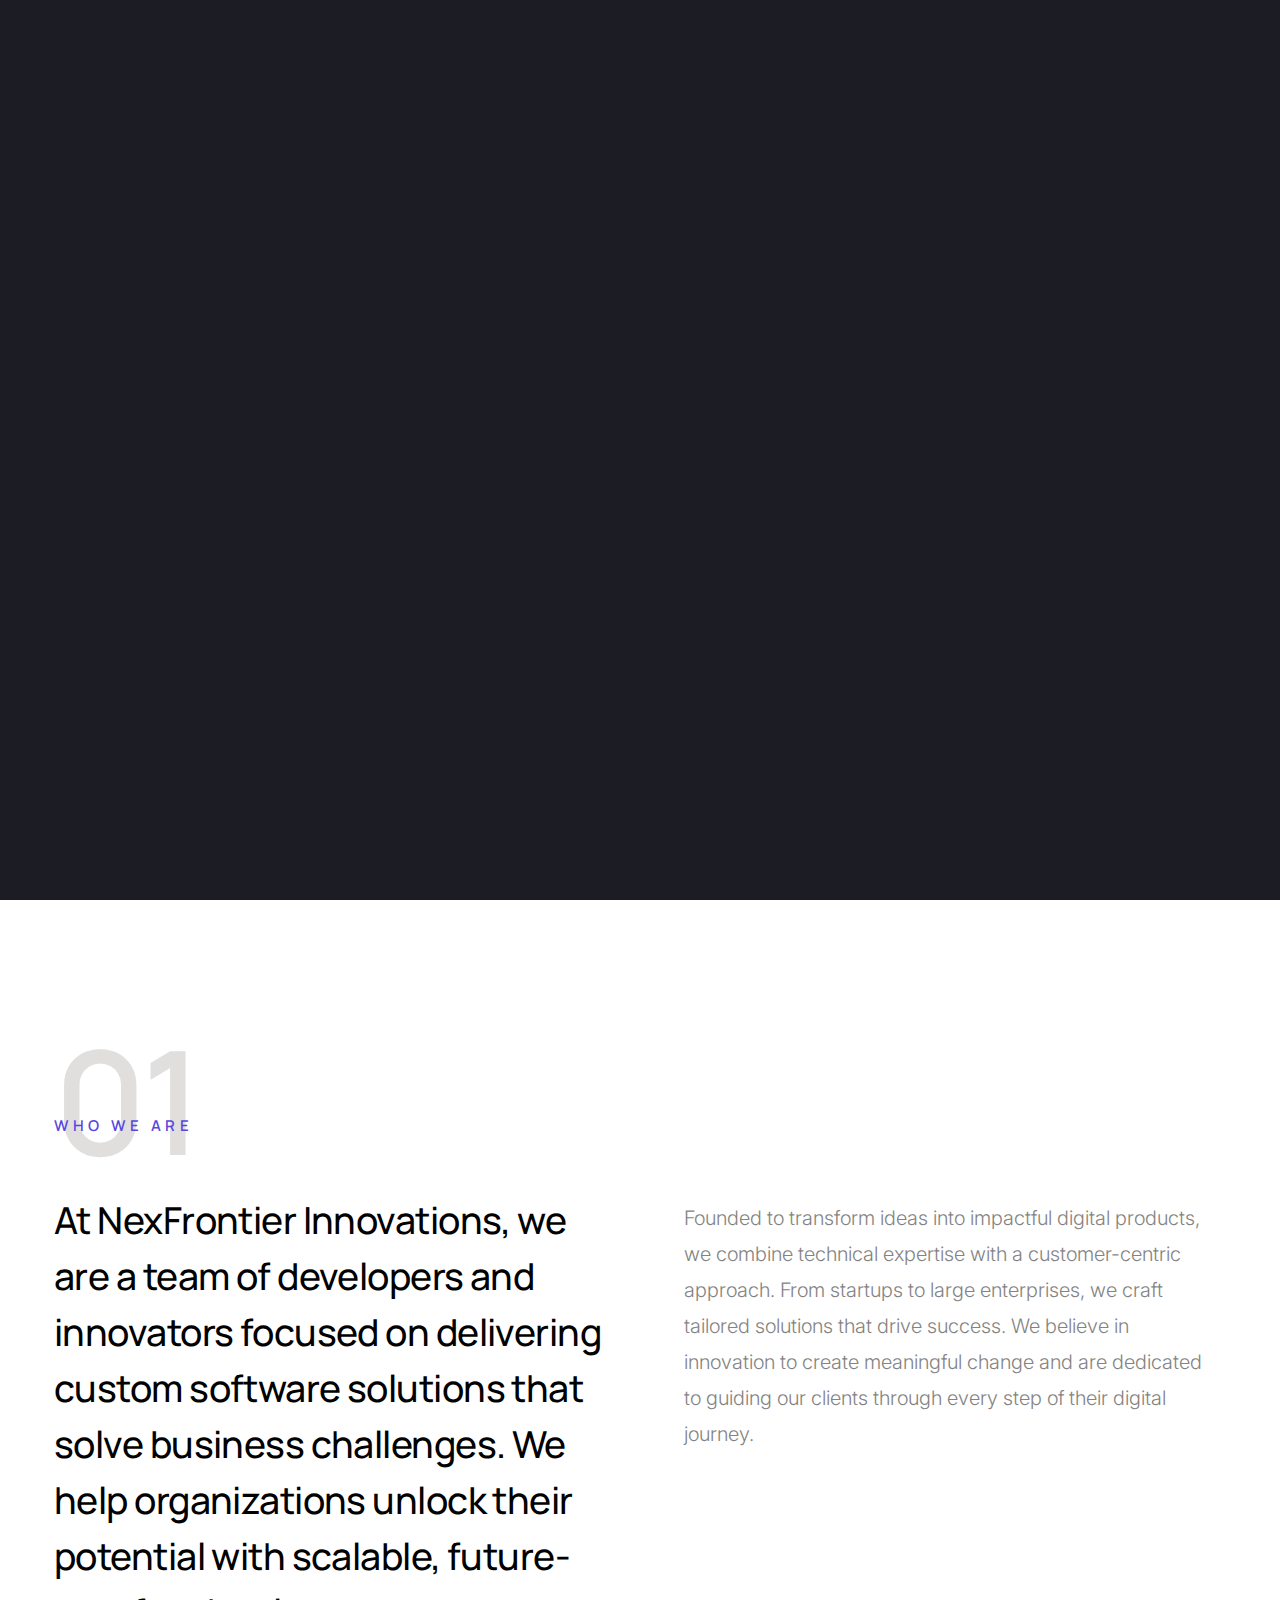
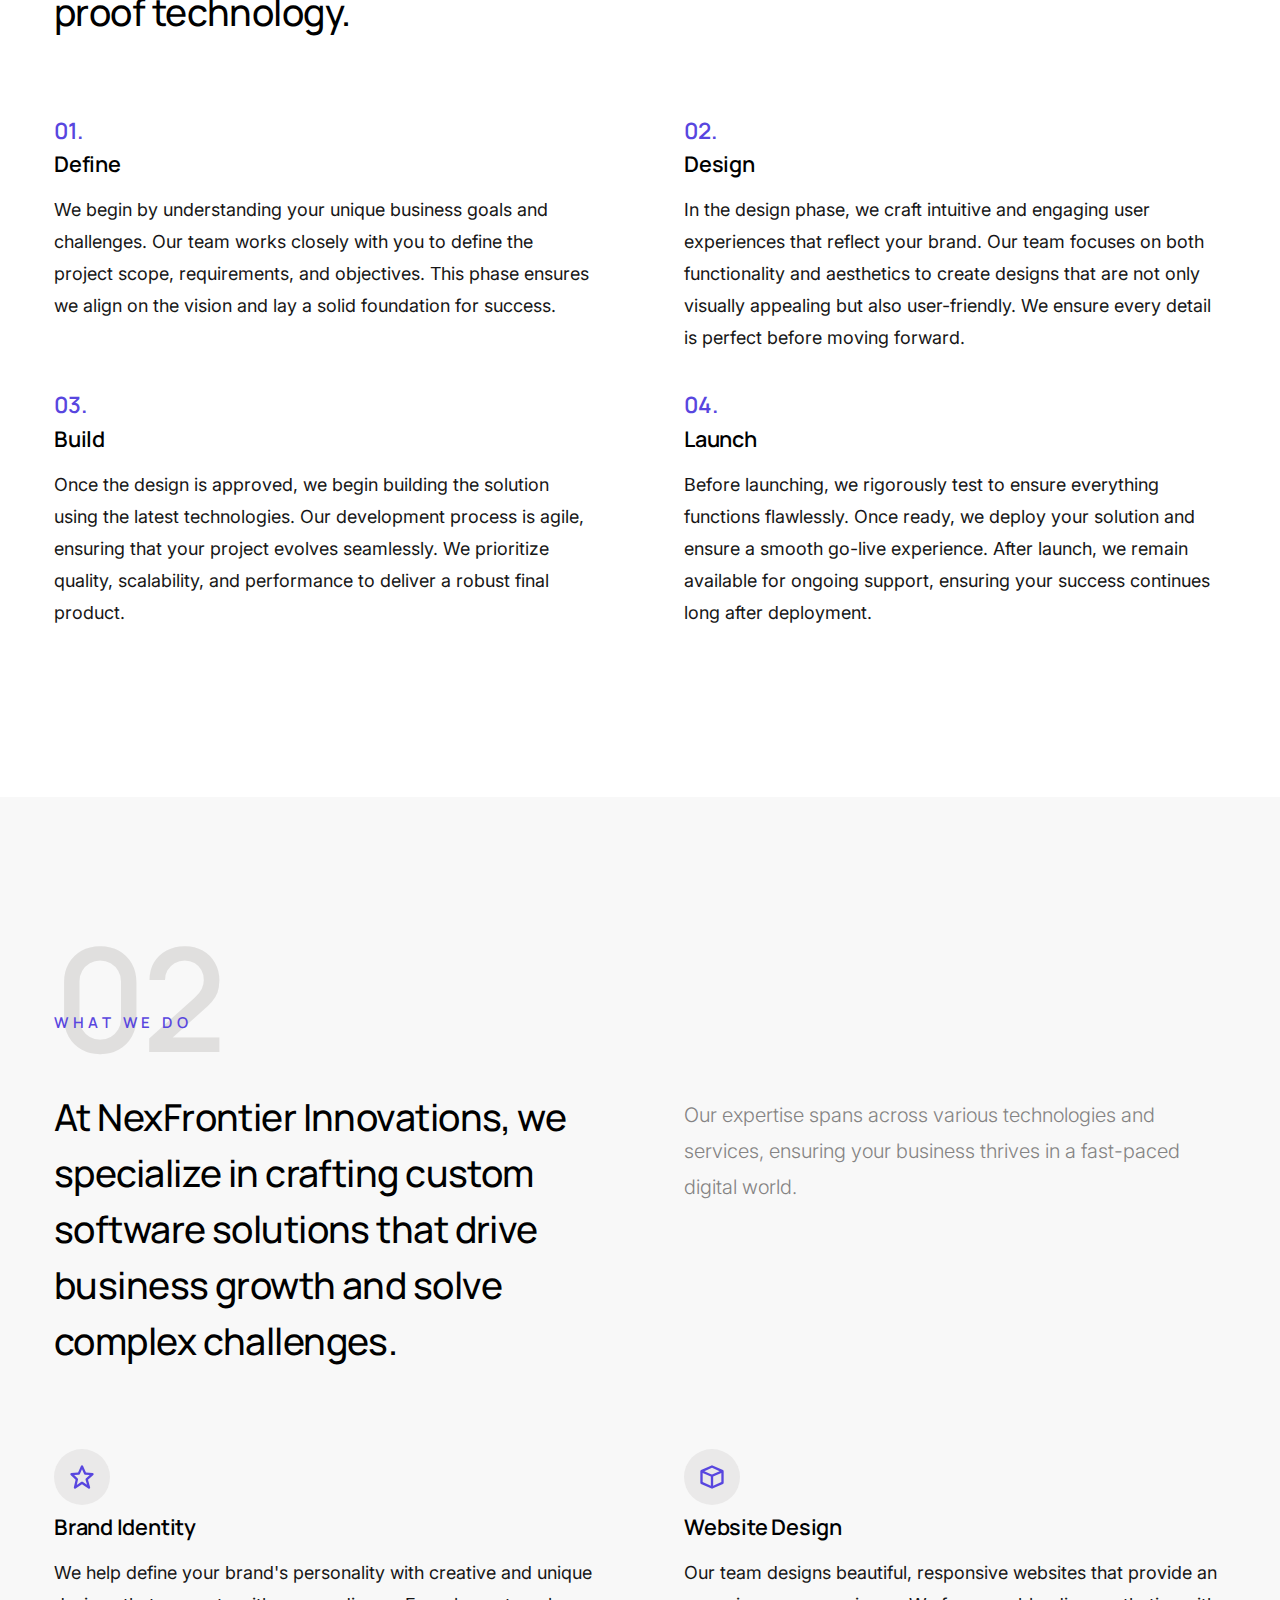
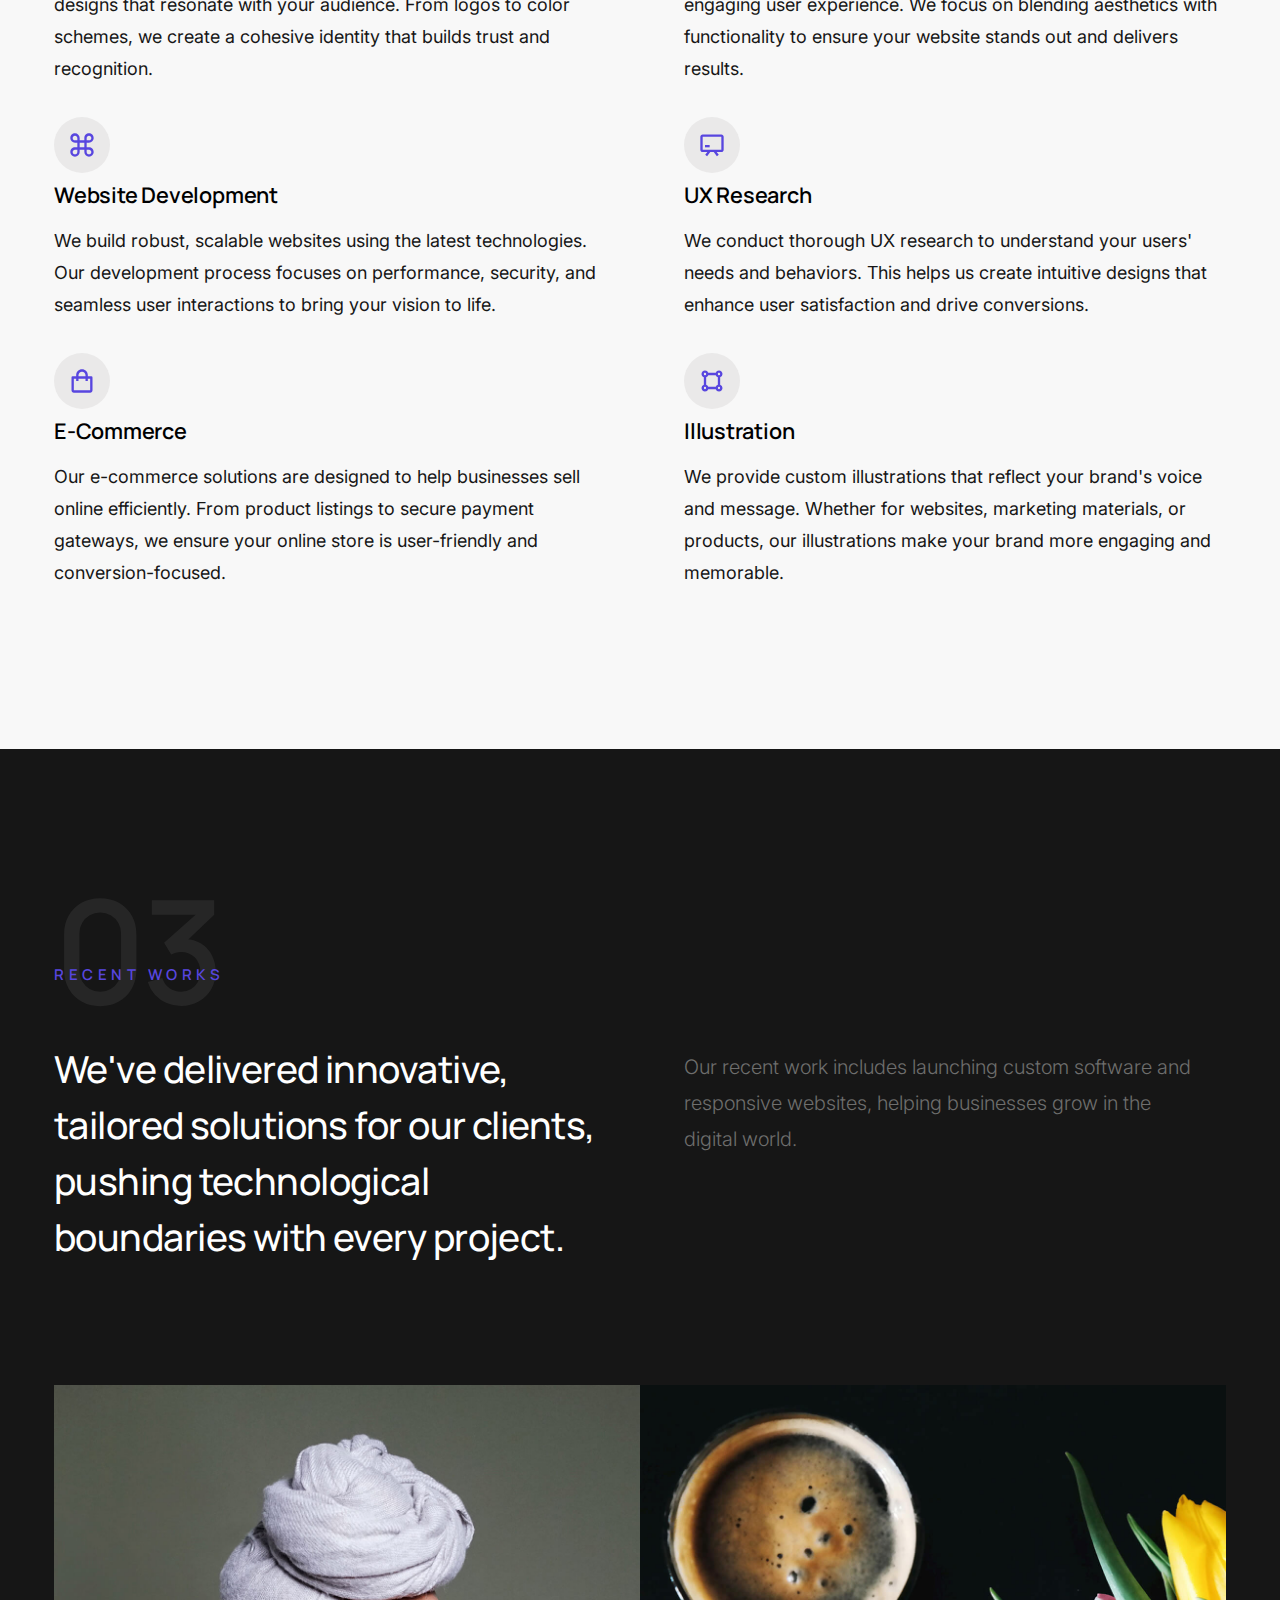
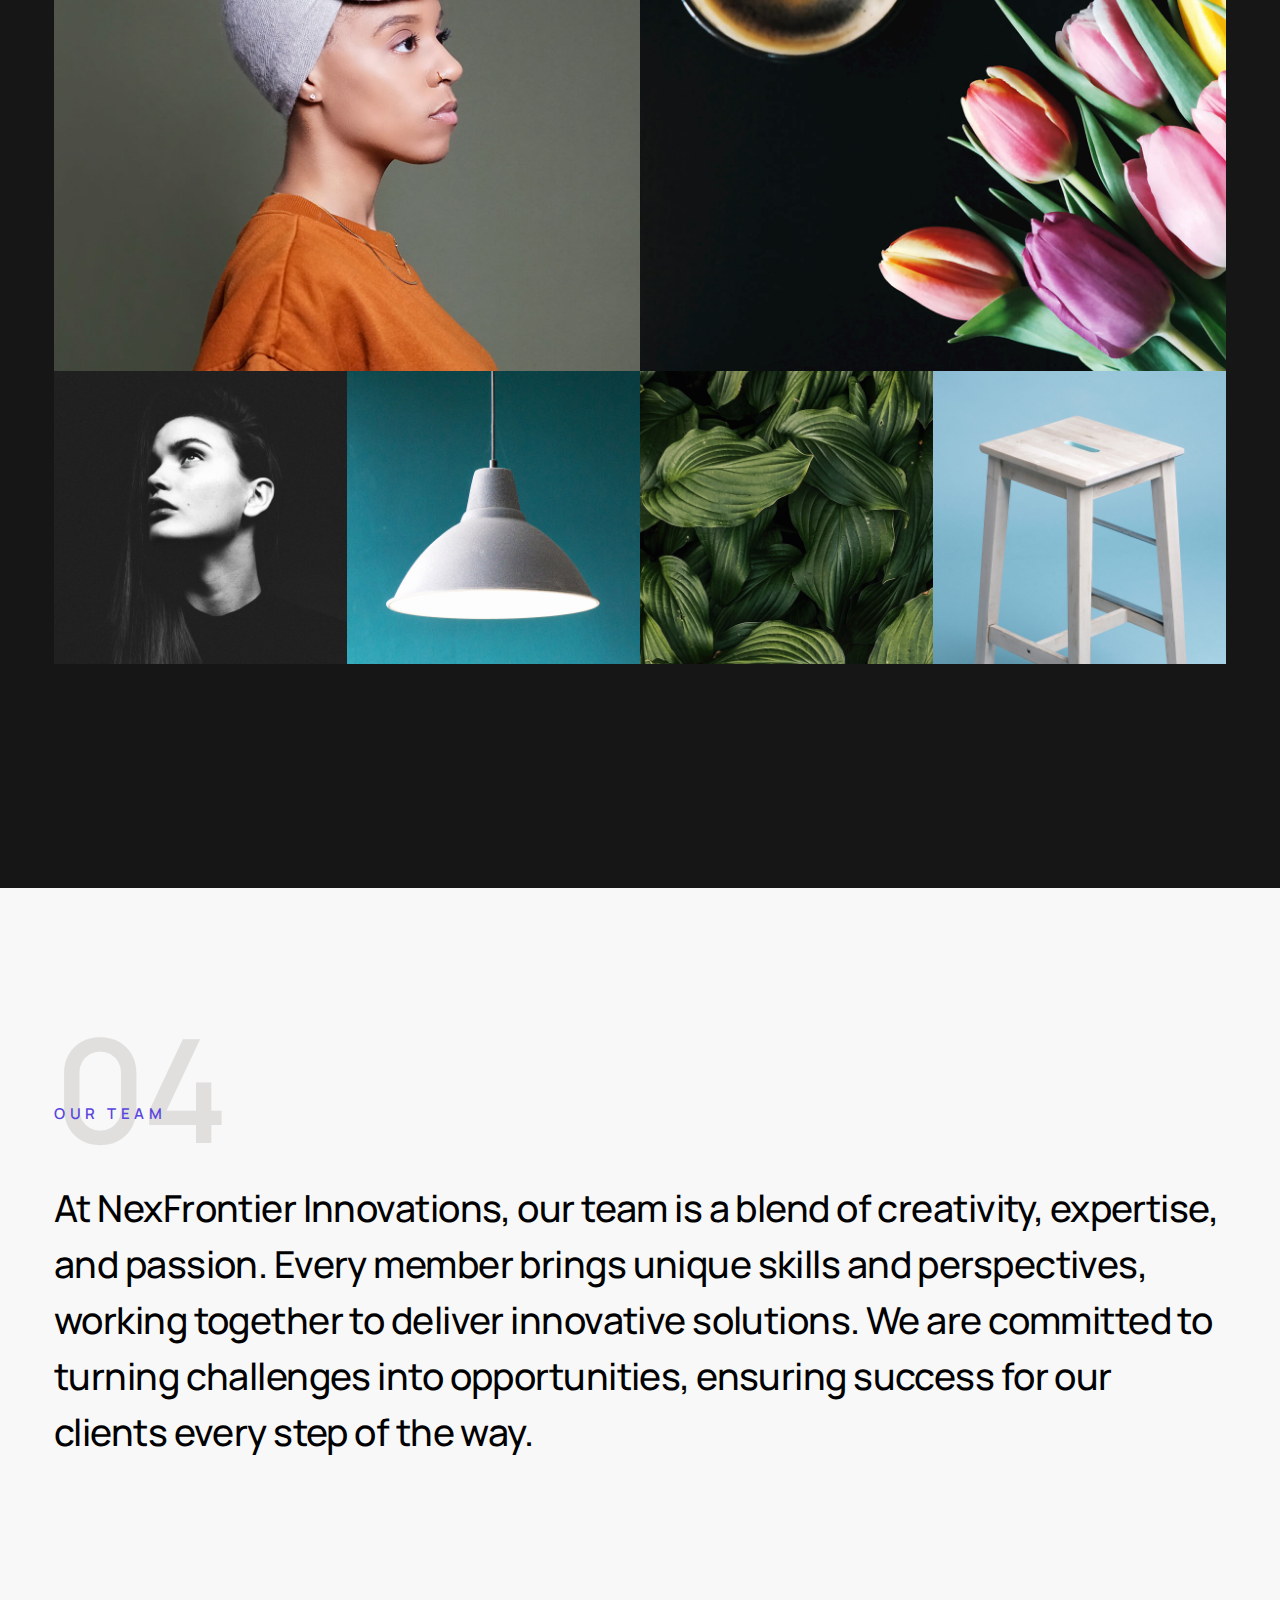
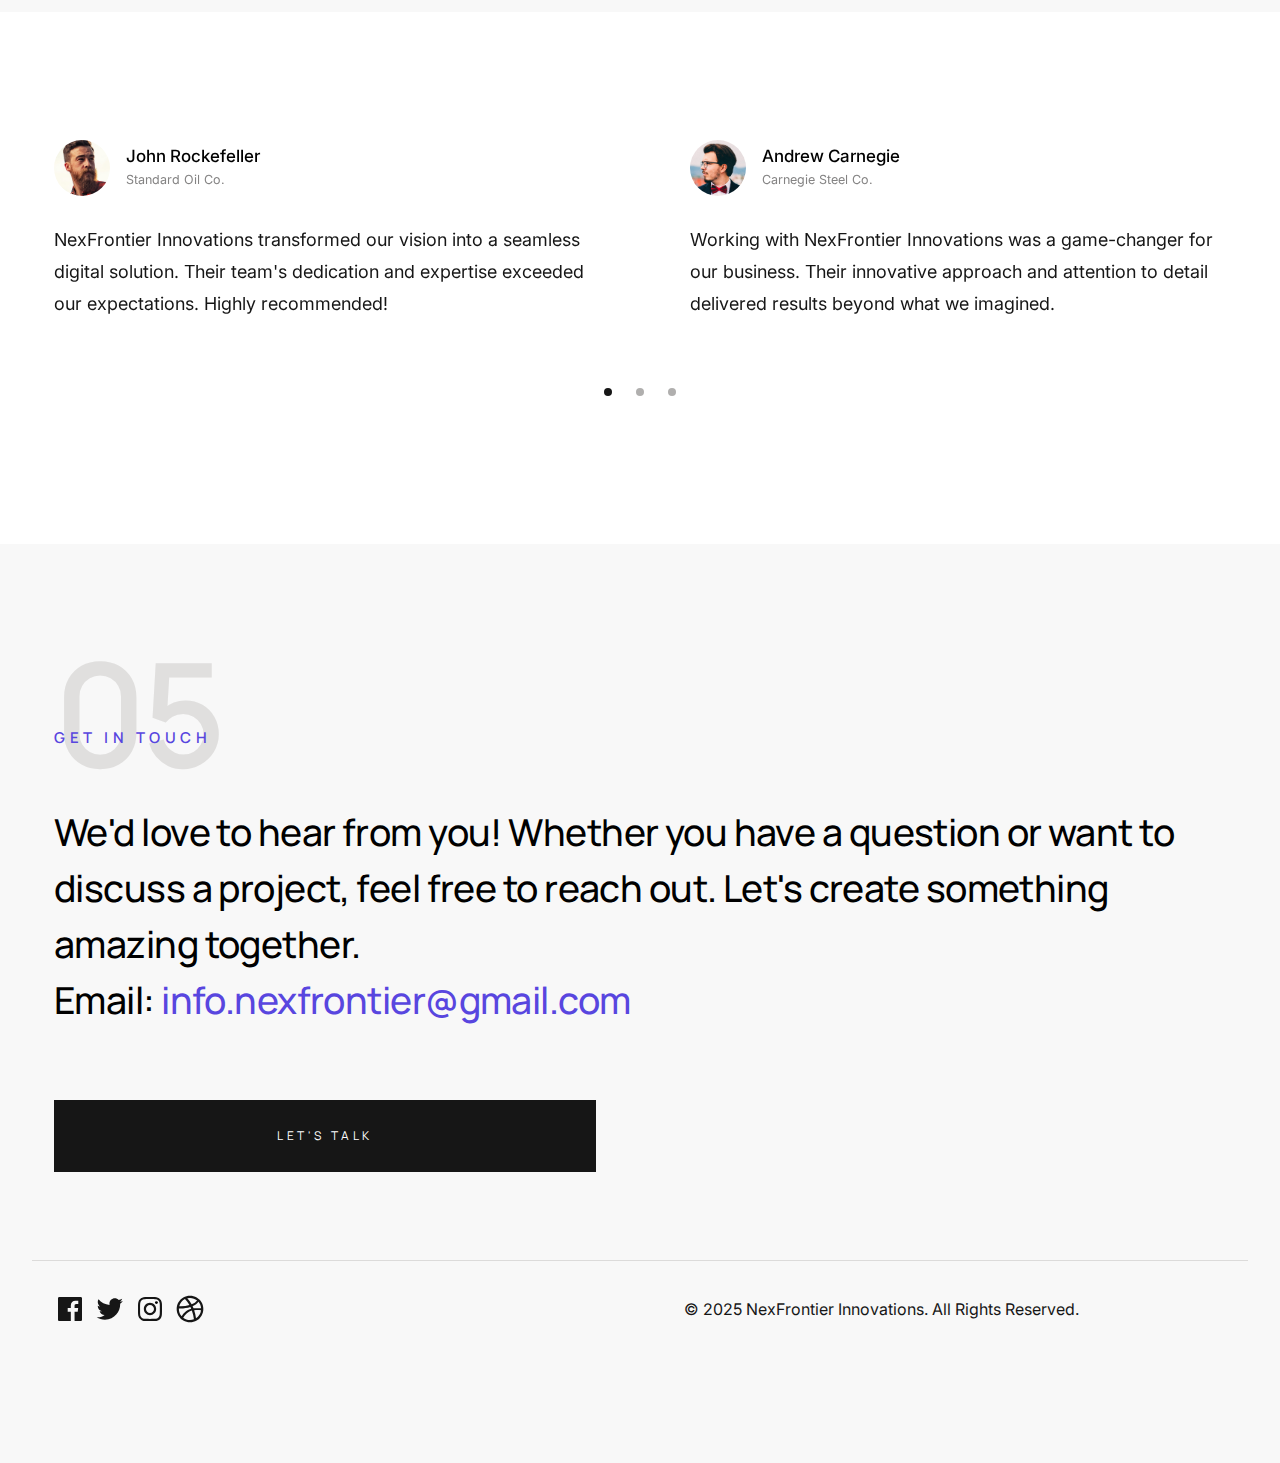
==== commit 094ceb14: "newly changes" ====
--- a/index.html
+++ b/index.html
@@ -66,6 +66,7 @@
                         <li><a href="#about" class="smoothscroll">About</a></li>
                         <li><a href="#services" class="smoothscroll">Services</a></li>
                         <li><a href="#folio" class="smoothscroll">Work</a></li>
+                        <li><a href="#team" class="smoothscroll">Our Team</a></li>
                         <li><a href="#footer" class="smoothscroll">Contact</a></li>
                     </ul> <!-- s-header__menu-links -->
 
@@ -342,7 +343,7 @@
                     </div>
                 </div> <!-- end section-header -->
 
-                <!-- <div id="bricks" class="row bricks">
+                <div id="bricks" class="row bricks">
                     <div class="column lg-12 masonry">
                         <div class="bricks-wrapper">
 
@@ -351,11 +352,11 @@
                             <article class="brick brick--double entry">
                                 <a href="#modal-01" class="entry__link">
                                     <div class="entry__thumb">
-                                        <img src="images/folio/white_turban@2x.jpg" alt="">
+                                        <img src="images/folio/white_turban@2x.jpg" alt="NexFrontier Innovations">
                                     </div>
                                     <div class="entry__info">
                                         <div class="entry__cat">Frontend Design</div>
-                                        <h4 class="entry__title">White Turban</h4>
+                                        <h4 class="entry__title">Coming Soon.</h4>
                                     </div>
                                 </a>
                             </article> 
@@ -363,11 +364,11 @@
                             <article class="brick brick--double entry">
                                 <a href="#modal-02" class="entry__link">
                                     <div class="entry__thumb">
-                                        <img src="images/folio/caffeine_and_tulips@2x.jpg" alt="">
+                                        <img src="images/folio/caffeine_and_tulips@2x.jpg" alt="NexFrontier Innovations">
                                     </div>
                                     <div class="entry__info">
                                         <div class="entry__cat">Brand Identity</div>
-                                        <h4 class="entry__title">Caffeine & Tulips</h4>
+                                        <h4 class="entry__title">Coming Soon.</h4>
                                     </div>
                                 </a>
                             </article> 
@@ -375,11 +376,11 @@
                             <article class="brick entry">
                                 <a href="#modal-03" class="entry__link">
                                     <div class="entry__thumb">
-                                        <img src="images/folio/grayscale@2x.jpg" alt="">
+                                        <img src="images/folio/grayscale@2x.jpg" alt="NexFrontier Innovations">
                                     </div>
                                     <div class="entry__info">
                                         <div class="entry__cat">Product Design</div>
-                                        <h4 class="entry__title">Grayscale</h4>
+                                        <h4 class="entry__title">Coming Soon.</h4>
                                     </div>
                                 </a>
                             </article> 
@@ -387,11 +388,11 @@
                             <article class="brick entry">
                                 <a href="#modal-04" class="entry__link">
                                     <div class="entry__thumb">
-                                        <img src="images/folio/lamp@2x.jpg" alt="">
+                                        <img src="images/folio/lamp@2x.jpg" alt="NexFrontier Innovations">
                                     </div>
                                     <div class="entry__info">
                                         <div class="entry__cat">E-Commerce</div>
-                                        <h4 class="entry__title">Lamp</h4>
+                                        <h4 class="entry__title">Coming Soon.</h4>
                                     </div>
                                 </a>
                             </article> 
@@ -399,11 +400,11 @@
                             <article class="brick entry">
                                 <a href="#modal-05" class="entry__link">
                                     <div class="entry__thumb">
-                                        <img src="images/folio/tropical@2x.jpg" alt="">
+                                        <img src="images/folio/tropical@2x.jpg" alt="NexFrontier Innovations">
                                     </div>
                                     <div class="entry__info">
                                         <div class="entry__cat">Frontend Design</div>
-                                        <h4 class="entry__title">Tropical</h4>
+                                        <h4 class="entry__title">Coming Soon.</h4>
                                     </div>
                                 </a>
                             </article> 
@@ -411,18 +412,18 @@
                             <article class="brick entry">
                                 <a href="#modal-06" class="entry__link">
                                     <div class="entry__thumb">
-                                        <img src="images/folio/woodcraft@2x.jpg" alt="">
+                                        <img src="images/folio/woodcraft@2x.jpg" alt="NexFrontier Innovations">
                                     </div>
                                     <div class="entry__info">
                                         <div class="entry__cat">E-Commerce</div>
-                                        <h4 class="entry__title">Woodcraft</h4>
+                                        <h4 class="entry__title">Coming Soon.</h4>
                                     </div>
                                 </a>
                             </article> 
 
                         </div>
                     </div> 
-                </div>  -->
+                </div> 
                 <!-- end bricks -->
 
 
@@ -430,103 +431,119 @@
                 -------------------------------------------- -->
                 <div id="modal-01" hidden>
                     <div class="modal-popup">
-                        <img src="images/folio/gallery/g-turban.jpg" alt="">
+                        <img src="images/folio/gallery/g-turban.jpg" alt="NexFrontier Innovations">
             
                         <div class="modal-popup__desc">
-                            <h5>White Turban</h5>
-                            <p>Odio soluta enim quos sit asperiores rerum rerum repudiandae cum. Vel voluptatem alias qui assumenda iure et expedita voluptatem. Ratione officiis quae.</p>
+                            <h5>Coming Soon.</h5>
+                            <!-- <p>Odio soluta enim quos sit asperiores rerum rerum repudiandae cum. Vel voluptatem alias qui assumenda iure et expedita voluptatem. Ratione officiis quae.</p> -->
                             <ul class="modal-popup__cat">
                                 <li>UX Research</li>
                                 <li>Frontend Design</li>
                             </ul>
                         </div>
             
-                        <a href="https://www.behance.net/" class="modal-popup__details">Project link</a>
+                        <a href="#" class="modal-popup__details">Project link</a>
                     </div>
                 </div> <!-- end modal -->
 
                 <div id="modal-02" hidden>
                     <div class="modal-popup">
-                        <img src="images/folio/gallery/g-tulips.jpg" alt="">
+                        <img src="images/folio/gallery/g-tulips.jpg" alt="NexFrontier Innovations">
             
                         <div class="modal-popup__desc">
-                            <h5>Caffeine & Tulips</h5>
-                            <p>Proin gravida nibh vel velit auctor aliquet. Aenean sollicitudin, lorem quis bibendum auctor, nisi elit consequat ipsum, nec sagittis sem nibh id elit.</p>
+                            <h5>Coming Soon.</h5>
+                            <!-- <p>Proin gravida nibh vel velit auctor aliquet. Aenean sollicitudin, lorem quis bibendum auctor, nisi elit consequat ipsum, nec sagittis sem nibh id elit.</p> -->
                             <ul class="modal-popup__cat">
                                 <li>Brand Identity</li>
                             </ul>
                         </div>
             
-                        <a href="https://www.behance.net/" class="modal-popup__details">Project link</a>
+                        <a href="#" class="modal-popup__details">Project link</a>
                     </div>
                 </div> <!-- end modal -->
 
                 <div id="modal-03" hidden>
                     <div class="modal-popup">
-                        <img src="images/folio/gallery/g-grayscale.jpg" alt="">
+                        <img src="images/folio/gallery/g-grayscale.jpg" alt="NexFrontier Innovations">
             
                         <div class="modal-popup__desc">
-                            <h5>Grayscale</h5>
-                            <p>Exercitationem reprehenderit quod explicabo consequatur aliquid ut magni ut. Deleniti quo corrupti illum velit eveniet ratione necessitatibus ipsam mollitia.</p>
+                            <h5>Coming Soon</h5>
+                            <!-- <p>Exercitationem reprehenderit quod explicabo consequatur aliquid ut magni ut. Deleniti quo corrupti illum velit eveniet ratione necessitatibus ipsam mollitia.</p> -->
                             <ul class="modal-popup__cat">
                                 <li>Product Design</li>
                             </ul>
                         </div>
             
-                        <a href="https://www.behance.net/" class="modal-popup__details">Project link</a>
+                        <a href="#" class="modal-popup__details">Project link</a>
                     </div>
                 </div> <!-- end modal -->
 
                 <div id="modal-04" hidden>
                     <div class="modal-popup">
-                        <img src="images/folio/gallery/g-lamp.jpg" alt="">
+                        <img src="images/folio/gallery/g-lamp.jpg" alt="NexFrontier Innovations">
             
                         <div class="modal-popup__desc">
-                            <h5>The Lamp</h5>
-                            <p>Dolores velit qui quos nobis. Aliquam delectus voluptas quos possimus non voluptatem voluptas voluptas. Est doloribus eligendi porro doloribus voluptatum.</p>
+                            <h5>Coming Soon.</h5>
+                            <!-- <p>Dolores velit qui quos nobis. Aliquam delectus voluptas quos possimus non voluptatem voluptas voluptas. Est doloribus eligendi porro doloribus voluptatum.</p> -->
                             <ul class="modal-popup__cat">
                                 <li>E-Commerce</li>
                             </ul>
                         </div>
             
-                        <a href="https://www.behance.net/" class="modal-popup__details">Project link</a>
+                        <a href="#" class="modal-popup__details">Project link</a>
                     </div>
                 </div> <!-- end modal -->
 
                 <div id="modal-05" hidden>
                     <div class="modal-popup">
 
-                        <img src="images/folio/gallery/g-tropical.jpg" alt="">
+                        <img src="images/folio/gallery/g-tropical.jpg" alt="NexFrontier Innovations">
             
                         <div class="modal-popup__desc">
-                            <h5>Tropical</h5>
-                            <p>Proin gravida nibh vel velit auctor aliquet. Aenean sollicitudin, lorem quis bibendum auctor, nisi elit consequat ipsum, nec sagittis sem nibh id elit.</p>
+                            <h5>Coming Soon.</h5>
+                            <!-- <p>Proin gravida nibh vel velit auctor aliquet. Aenean sollicitudin, lorem quis bibendum auctor, nisi elit consequat ipsum, nec sagittis sem nibh id elit.</p> -->
                             <ul class="modal-popup__cat">
                                 <li>Frontend Design</li>
                             </ul>
                         </div>
             
-                        <a href="https://www.behance.net/" class="modal-popup__details">Project link</a>
+                        <a href="#" class="modal-popup__details">Project link</a>
                     </div>
                 </div> <!-- end modal -->
 
                 <div id="modal-06" hidden>
                     <div class="modal-popup">
-                        <img src="images/folio/gallery/g-woodcraft.jpg" alt="">
+                        <img src="images/folio/gallery/g-woodcraft.jpg" alt="NexFrontier Innovations">
             
                         <div class="modal-popup__desc">
-                            <h5>Woodcraft</h5>
-                            <p>Quisquam vel libero consequuntur autem voluptas. Qui aut vero. Omnis fugit mollitia cupiditate voluptas. Aenean sollicitudin, lorem quis bibendum auctor.</p>
+                            <h5>Coming Soon</h5>
+                            <!-- <p>Quisquam vel libero consequuntur autem voluptas. Qui aut vero. Omnis fugit mollitia cupiditate voluptas. Aenean sollicitudin, lorem quis bibendum auctor.</p> -->
                             <ul class="modal-popup__cat">
                                 <li>E-Commerce</li>
                                 <li>Product Design</li>
                             </ul>
                         </div>
             
-                        <a href="https://www.behance.net/" class="modal-popup__details">Project link</a>
+                        <a href="#" class="modal-popup__details">Project link</a>
                     </div>
                 </div> <!-- end modal -->
 
+            </section> <!-- end s-folio -->
+
+            <!-- portfolio
+            ----------------------------------------------- -->
+            <section id="team" class="s-team target-section">
+
+                <div class="row section-header" data-num="04">
+                    <h3 class="column lg-12 section-header__pretitle text-pretitle">Our Team</h3>
+                    <div class="column lg-12 stack-on-1100 section-header__primary">
+                        <h2 class="title text-display-1">
+                            At NexFrontier Innovations, our team is a blend of creativity, expertise, and passion. Every member brings unique skills and perspectives, working together to deliver innovative solutions. We are committed to turning challenges into opportunities, ensuring success for our clients every step of the way.
+                        </h2>
+                    </div>
+                </div> <!-- end section-header -->
+
+               
             </section> <!-- end s-folio -->
 
 
@@ -611,7 +628,7 @@
         ================================================== -->
         <footer id="footer" class="s-footer target-section">
 
-            <div class="row section-header" data-num="04">
+            <div class="row section-header" data-num="05">
                 <h3 class="column lg-12 section-header__pretitle text-pretitle">Get In Touch</h3>
                 <div class="column lg-12 stack-on-1100 section-header__primary">
                     <h2 class="title text-display-1">
--- a/css/styles.css
+++ b/css/styles.css
@@ -4152,6 +4152,21 @@
 
 
 /* ===================================================================
+ * # PORTFOLIO
+ *
+ *
+ * ------------------------------------------------------------------- */
+ .s-team {
+    background-color : var(--color-gray-2);
+    padding-top      : var(--vspace-4);
+    padding-bottom   : var(--vspace-4);
+}
+.s-team .section-header{
+    margin-bottom: 0;
+}
+
+
+/* ===================================================================
  * # CLIENTS
  *
  *
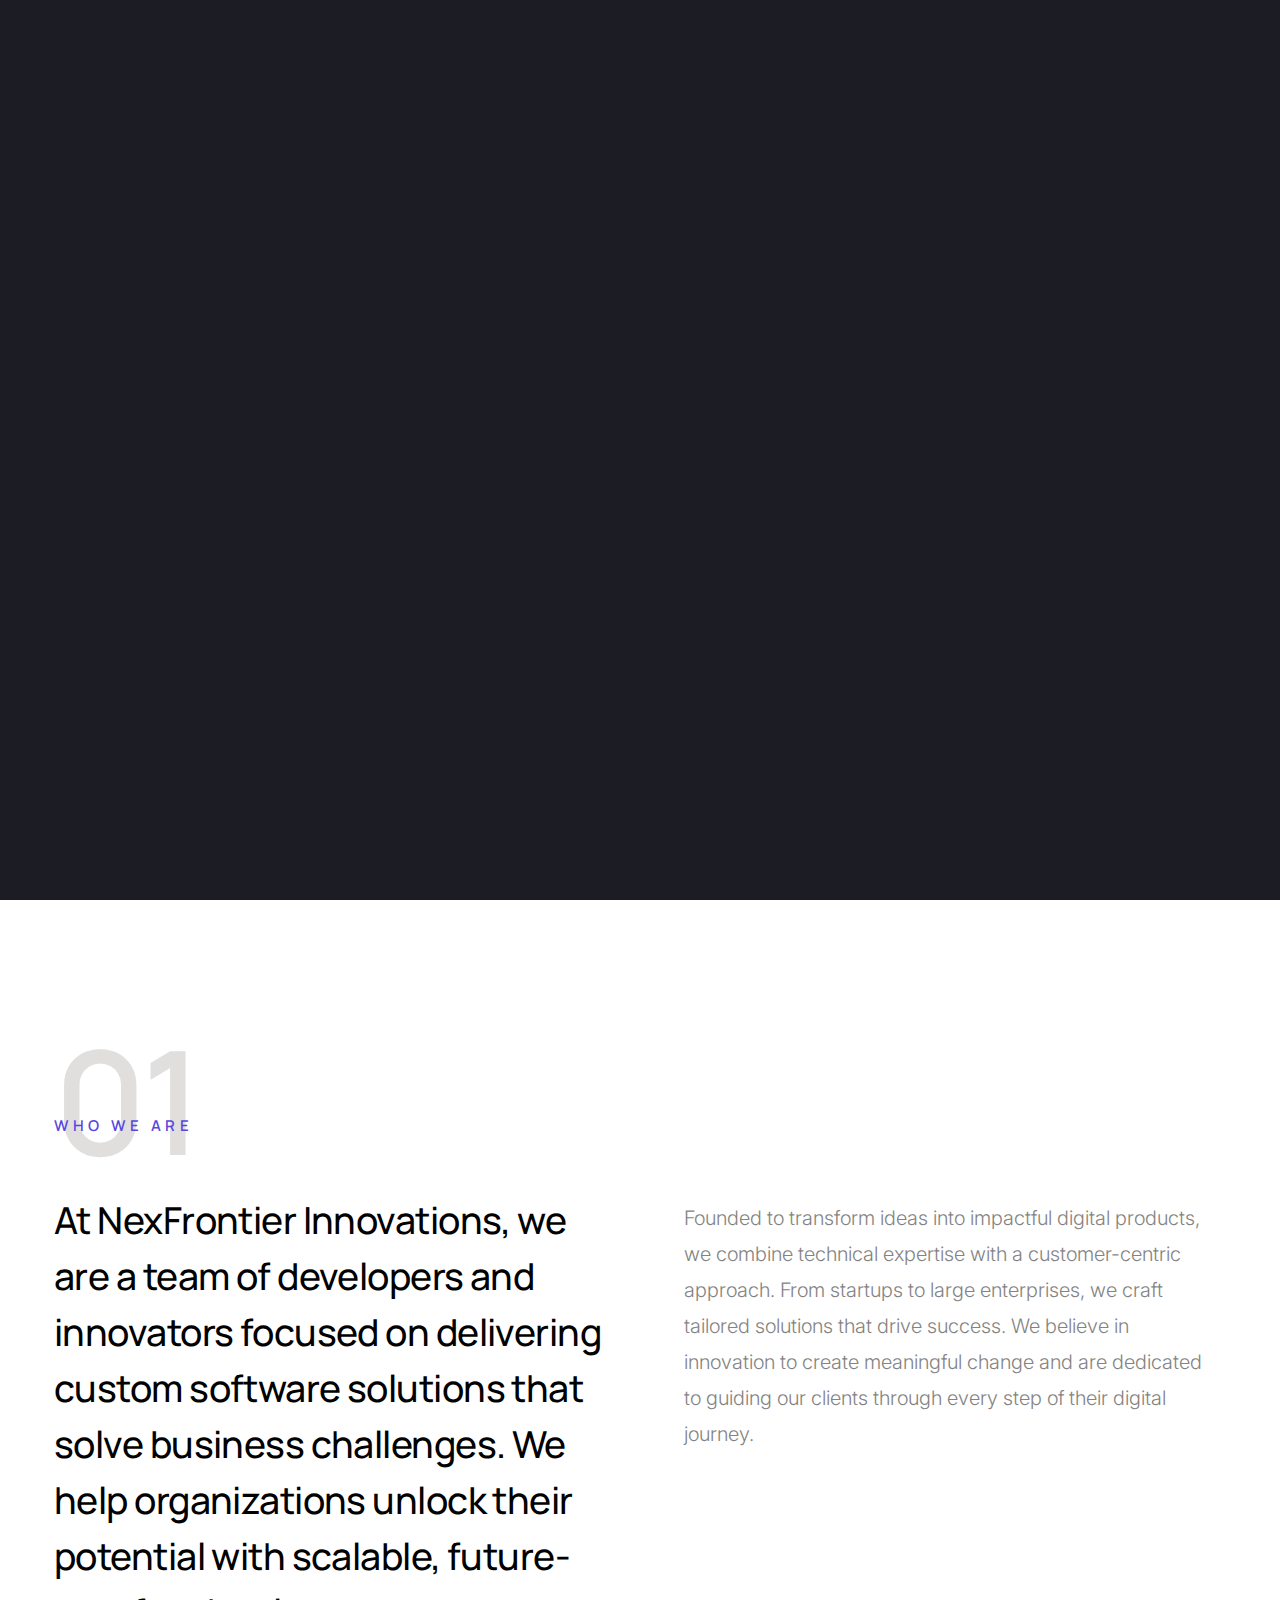
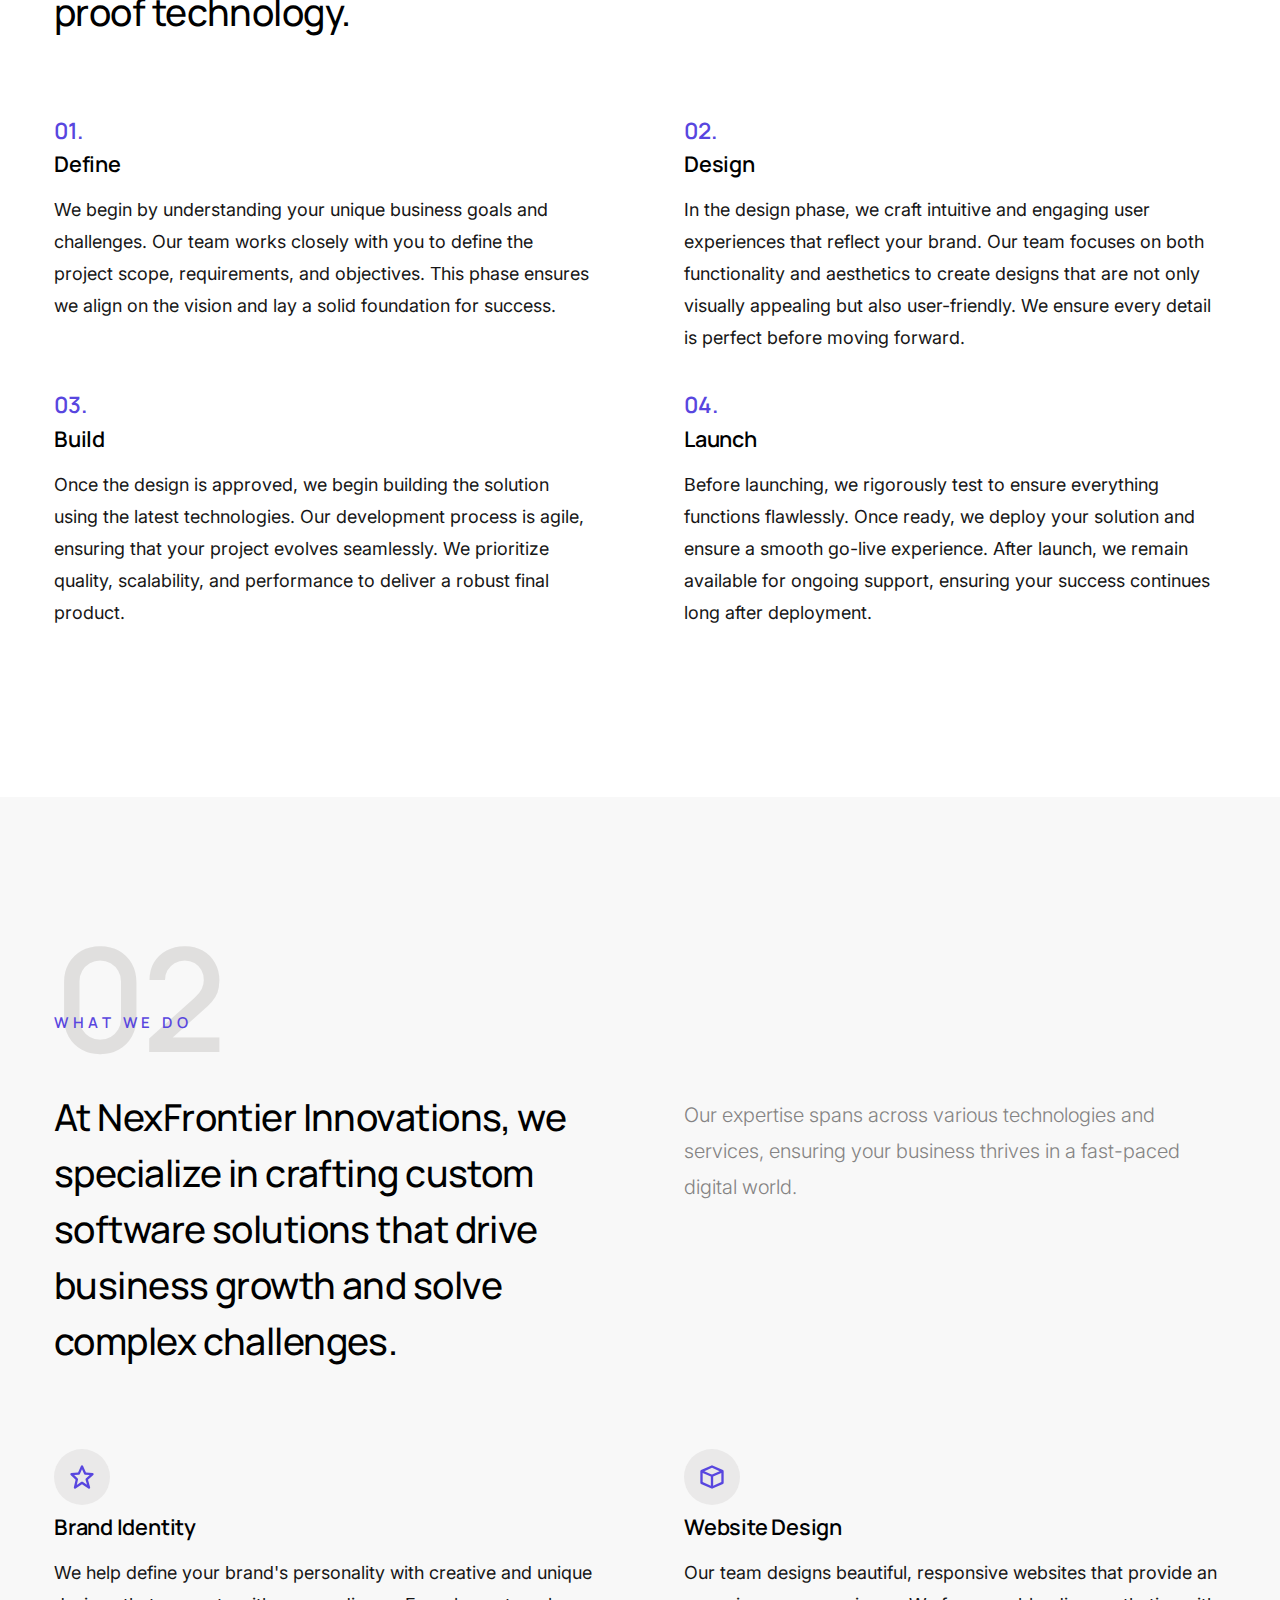
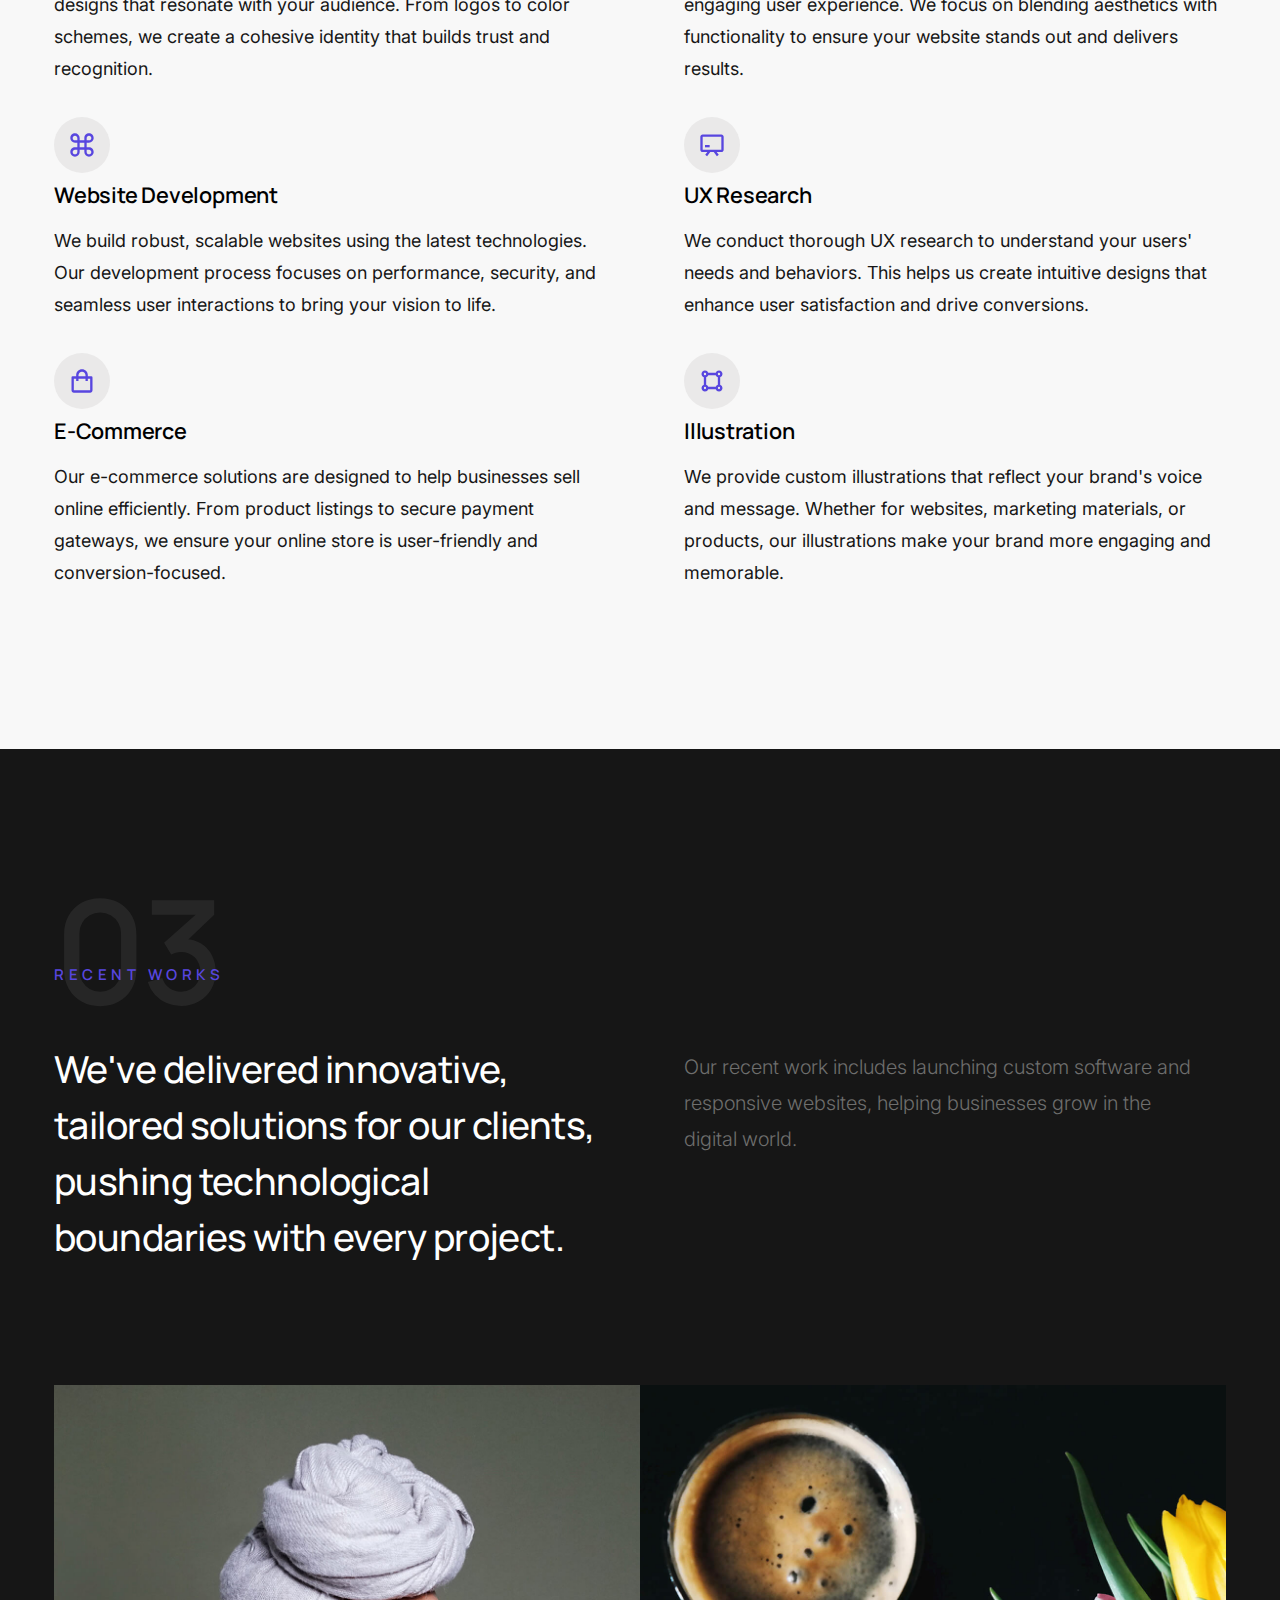
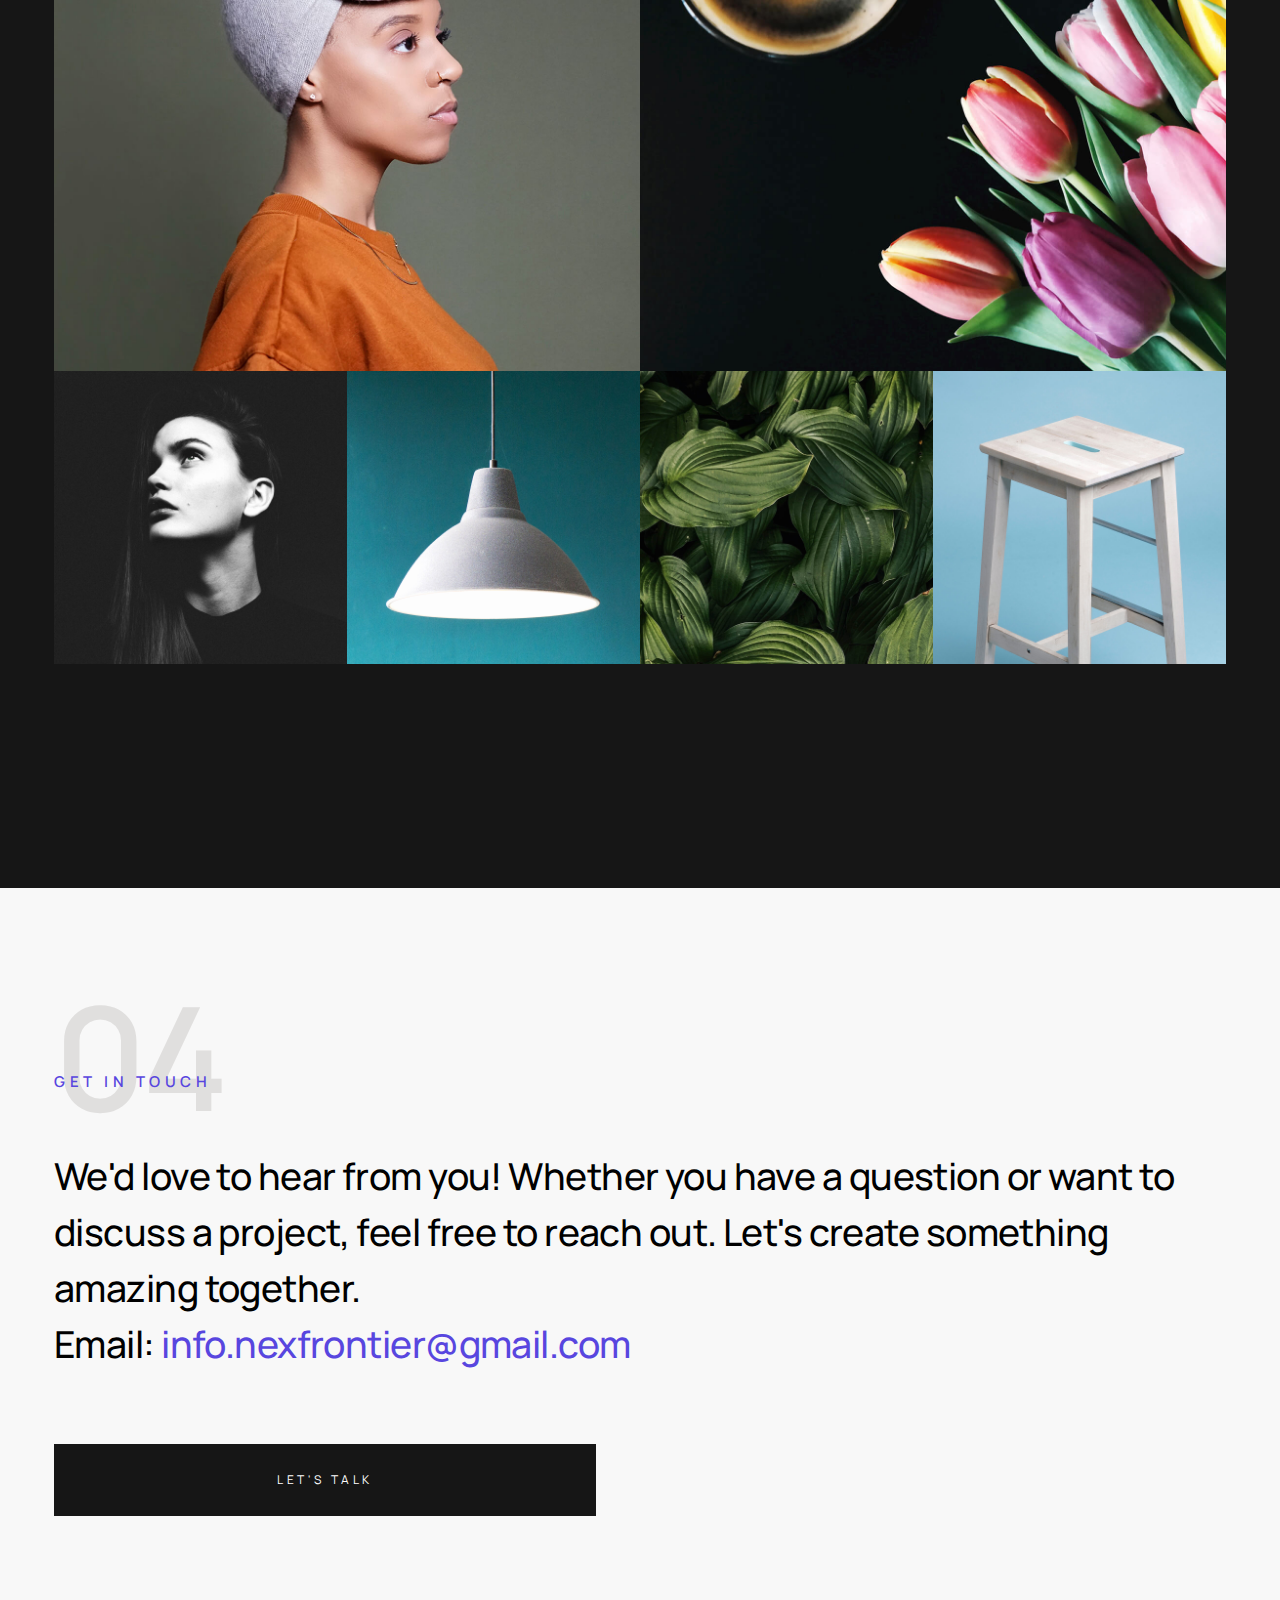
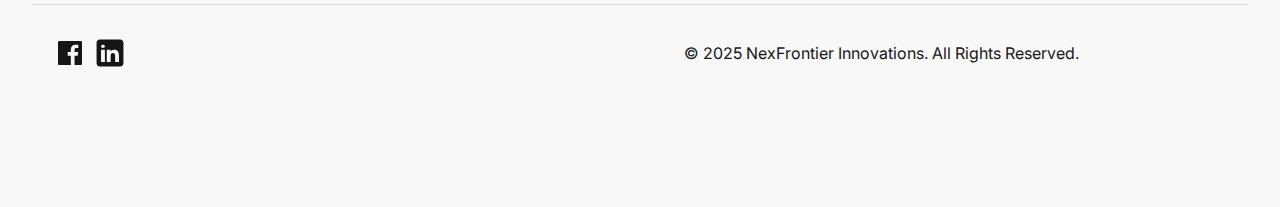
==== commit f6f80ce5: "social link add" ====
--- a/index.html
+++ b/index.html
@@ -72,18 +72,20 @@
 
                     <ul class="s-header__social">
                         <li>
-                            <a href="">
+                            <a href="https://www.facebook.com/nexfrontierinnovations/">
                                 <svg xmlns="http://www.w3.org/2000/svg" width="24" height="24" viewBox="0 0 24 24" style="fill:rgba(0, 0, 0, 1);transform:;-ms-filter:"><path d="M20,3H4C3.447,3,3,3.448,3,4v16c0,0.552,0.447,1,1,1h8.615v-6.96h-2.338v-2.725h2.338v-2c0-2.325,1.42-3.592,3.5-3.592 c0.699-0.002,1.399,0.034,2.095,0.107v2.42h-1.435c-1.128,0-1.348,0.538-1.348,1.325v1.735h2.697l-0.35,2.725h-2.348V21H20 c0.553,0,1-0.448,1-1V4C21,3.448,20.553,3,20,3z"></path></svg>
                                 <span class="u-screen-reader-text">Facebook</span>
                             </a>
                         </li>
                         <li>
-                            <a href="">
-                                <svg xmlns="http://www.w3.org/2000/svg" width="24" height="24" viewBox="0 0 24 24" style="fill:rgba(0, 0, 0, 1);transform:;-ms-filter:"><path d="M19.633,7.997c0.013,0.175,0.013,0.349,0.013,0.523c0,5.325-4.053,11.461-11.46,11.461c-2.282,0-4.402-0.661-6.186-1.809 c0.324,0.037,0.636,0.05,0.973,0.05c1.883,0,3.616-0.636,5.001-1.721c-1.771-0.037-3.255-1.197-3.767-2.793 c0.249,0.037,0.499,0.062,0.761,0.062c0.361,0,0.724-0.05,1.061-0.137c-1.847-0.374-3.23-1.995-3.23-3.953v-0.05 c0.537,0.299,1.16,0.486,1.82,0.511C3.534,9.419,2.823,8.184,2.823,6.787c0-0.748,0.199-1.434,0.548-2.032 c1.983,2.443,4.964,4.04,8.306,4.215c-0.062-0.3-0.1-0.611-0.1-0.923c0-2.22,1.796-4.028,4.028-4.028 c1.16,0,2.207,0.486,2.943,1.272c0.91-0.175,1.782-0.512,2.556-0.973c-0.299,0.935-0.936,1.721-1.771,2.22 c0.811-0.088,1.597-0.312,2.319-0.624C21.104,6.712,20.419,7.423,19.633,7.997z"></path></svg>
-                                <span class="u-screen-reader-text">Twitter</span>
+                            <a href="https://www.linkedin.com/company/nexfrontier-innovations">
+                                <svg xmlns="http://www.w3.org/2000/svg" x="0px" y="0px" width="100" height="100" viewBox="0 0 50 50">
+                                    <path fill="#fff" d="M41,4H9C6.24,4,4,6.24,4,9v32c0,2.76,2.24,5,5,5h32c2.76,0,5-2.24,5-5V9C46,6.24,43.76,4,41,4z M17,20v19h-6V20H17z M11,14.47c0-1.4,1.2-2.47,3-2.47s2.93,1.07,3,2.47c0,1.4-1.12,2.53-3,2.53C12.2,17,11,15.87,11,14.47z M39,39h-6c0,0,0-9.26,0-10 c0-2-1-4-3.5-4.04h-0.08C27,24.96,26,27.02,26,29c0,0.91,0,10,0,10h-6V20h6v2.56c0,0,1.93-2.56,5.81-2.56 c3.97,0,7.19,2.73,7.19,8.26V39z"></path>
+                                </svg>
+                                <span class="u-screen-reader-text">Linkedin</span>
                             </a>
                         </li>
-                        <li>
+                        <!-- <li>
                             <a href="">
                                 <svg xmlns="http://www.w3.org/2000/svg" width="24" height="24" viewBox="0 0 24 24" style="fill:rgba(0, 0, 0, 1);transform:;-ms-filter:"><path d="M11.999,7.377c-2.554,0-4.623,2.07-4.623,4.623c0,2.554,2.069,4.624,4.623,4.624c2.552,0,4.623-2.07,4.623-4.624 C16.622,9.447,14.551,7.377,11.999,7.377L11.999,7.377z M11.999,15.004c-1.659,0-3.004-1.345-3.004-3.003 c0-1.659,1.345-3.003,3.004-3.003s3.002,1.344,3.002,3.003C15.001,13.659,13.658,15.004,11.999,15.004L11.999,15.004z"></path><circle cx="16.806" cy="7.207" r="1.078"></circle><path d="M20.533,6.111c-0.469-1.209-1.424-2.165-2.633-2.632c-0.699-0.263-1.438-0.404-2.186-0.42 c-0.963-0.042-1.268-0.054-3.71-0.054s-2.755,0-3.71,0.054C7.548,3.074,6.809,3.215,6.11,3.479C4.9,3.946,3.945,4.902,3.477,6.111 c-0.263,0.7-0.404,1.438-0.419,2.186c-0.043,0.962-0.056,1.267-0.056,3.71c0,2.442,0,2.753,0.056,3.71 c0.015,0.748,0.156,1.486,0.419,2.187c0.469,1.208,1.424,2.164,2.634,2.632c0.696,0.272,1.435,0.426,2.185,0.45 c0.963,0.042,1.268,0.055,3.71,0.055s2.755,0,3.71-0.055c0.747-0.015,1.486-0.157,2.186-0.419c1.209-0.469,2.164-1.424,2.633-2.633 c0.263-0.7,0.404-1.438,0.419-2.186c0.043-0.962,0.056-1.267,0.056-3.71s0-2.753-0.056-3.71C20.941,7.57,20.801,6.819,20.533,6.111z M19.315,15.643c-0.007,0.576-0.111,1.147-0.311,1.688c-0.305,0.787-0.926,1.409-1.712,1.711c-0.535,0.199-1.099,0.303-1.67,0.311 c-0.95,0.044-1.218,0.055-3.654,0.055c-2.438,0-2.687,0-3.655-0.055c-0.569-0.007-1.135-0.112-1.669-0.311 c-0.789-0.301-1.414-0.923-1.719-1.711c-0.196-0.534-0.302-1.099-0.311-1.669c-0.043-0.95-0.053-1.218-0.053-3.654 c0-2.437,0-2.686,0.053-3.655c0.007-0.576,0.111-1.146,0.311-1.687c0.305-0.789,0.93-1.41,1.719-1.712 c0.534-0.198,1.1-0.303,1.669-0.311c0.951-0.043,1.218-0.055,3.655-0.055c2.437,0,2.687,0,3.654,0.055 c0.571,0.007,1.135,0.112,1.67,0.311c0.786,0.303,1.407,0.925,1.712,1.712c0.196,0.534,0.302,1.099,0.311,1.669 c0.043,0.951,0.054,1.218,0.054,3.655c0,2.436,0,2.698-0.043,3.654H19.315z"></path></svg>
                                 <span class="u-screen-reader-text">Instagram</span>
@@ -94,7 +96,7 @@
                                 <svg xmlns="http://www.w3.org/2000/svg" width="24" height="24" viewBox="0 0 24 24" style="fill: rgba(0, 0, 0, 1);transform: ;msFilter:;"><path d="M20.66 6.98a9.932 9.932 0 0 0-3.641-3.64C15.486 2.447 13.813 2 12 2s-3.486.447-5.02 1.34c-1.533.893-2.747 2.107-3.64 3.64S2 10.187 2 12s.446 3.487 1.34 5.02a9.924 9.924 0 0 0 3.641 3.64C8.514 21.553 10.187 22 12 22s3.486-.447 5.02-1.34a9.932 9.932 0 0 0 3.641-3.64C21.554 15.487 22 13.813 22 12s-.446-3.487-1.34-5.02zM12 3.66c2 0 3.772.64 5.32 1.919-.92 1.174-2.286 2.14-4.1 2.9-1.002-1.813-2.088-3.327-3.261-4.54A7.715 7.715 0 0 1 12 3.66zM5.51 6.8a8.116 8.116 0 0 1 2.711-2.22c1.212 1.201 2.325 2.7 3.34 4.5-2 .6-4.114.9-6.341.9-.573 0-1.006-.013-1.3-.04A8.549 8.549 0 0 1 5.51 6.8zM3.66 12c0-.054.003-.12.01-.2.007-.08.01-.146.01-.2.254.014.641.02 1.161.02 2.666 0 5.146-.367 7.439-1.1.187.373.381.793.58 1.26-1.32.293-2.674 1.006-4.061 2.14S6.4 16.247 5.76 17.5c-1.4-1.587-2.1-3.42-2.1-5.5zM12 20.34c-1.894 0-3.594-.587-5.101-1.759.601-1.187 1.524-2.322 2.771-3.401 1.246-1.08 2.483-1.753 3.71-2.02a29.441 29.441 0 0 1 1.56 6.62 8.166 8.166 0 0 1-2.94.56zm7.08-3.96a8.351 8.351 0 0 1-2.58 2.621c-.24-2.08-.7-4.107-1.379-6.081.932-.066 1.765-.1 2.5-.1.799 0 1.686.034 2.659.1a8.098 8.098 0 0 1-1.2 3.46zm-1.24-5c-1.16 0-2.233.047-3.22.14a27.053 27.053 0 0 0-.68-1.62c2.066-.906 3.532-2.006 4.399-3.3 1.2 1.414 1.854 3.027 1.96 4.84-.812-.04-1.632-.06-2.459-.06z"></path></svg>
                                 <span class="u-screen-reader-text">Dribbble</span>
                             </a>
-                        </li>
+                        </li> -->
                     </ul> <!-- s-header__social -->
     
                 </nav> <!-- end s-header__nav -->
@@ -532,7 +534,7 @@
 
             <!-- portfolio
             ----------------------------------------------- -->
-            <section id="team" class="s-team target-section">
+            <section id="team" class="s-team target-section" style="display: none;">
 
                 <div class="row section-header" data-num="04">
                     <h3 class="column lg-12 section-header__pretitle text-pretitle">Our Team</h3>
@@ -549,7 +551,7 @@
 
             <!-- testimonials
             ----------------------------------------------- -->
-            <section id="testimonials" class="s-testimonials">
+            <!-- <section id="testimonials" class="s-testimonials">
 
                 <div class="row s-testimonials__content">
                     <div class="column lg-12">
@@ -569,7 +571,7 @@
                                     <p>
                                         NexFrontier Innovations transformed our vision into a seamless digital solution. Their team's dedication and expertise exceeded our expectations. Highly recommended!
                                     </p>
-                                </div> <!-- end s-testimonials__slide -->
+                                </div> 
                 
                                 <div class="s-testimonials__slide swiper-slide">
                                     <div class="s-testimonials__author">
@@ -582,7 +584,7 @@
                                     <p>
                                         Working with NexFrontier Innovations was a game-changer for our business. Their innovative approach and attention to detail delivered results beyond what we imagined.
                                     </p>
-                                </div> <!-- end s-testimonials__slide -->
+                                </div> 
                 
                                 <div class="s-testimonials__slide swiper-slide">
                                     <div class="s-testimonials__author">
@@ -595,7 +597,7 @@
                                     <p>
                                         From concept to delivery, NexFrontier Innovations was with us every step of the way. Their professionalism and creativity set them apart.
                                     </p>
-                                </div> <!-- end s-testimonials__slide -->
+                                </div>
         
                                 <div class="s-testimonials__slide swiper-slide">
                                     <div class="s-testimonials__author">
@@ -608,18 +610,19 @@
                                     <p>
                                         The team at NexFrontier Innovations brought our ideas to life with exceptional design and functionality. A pleasure to work with!"
                                     </p>
-                                </div> <!-- end s-testimonials__slide -->
-            
-                            </div> <!-- end swiper-wrapper -->
+                                </div> 
+            
+                            </div> 
         
                             <div class="swiper-pagination"></div>
         
-                        </div> <!-- end swiper-container -->
-        
-                    </div> <!-- end column -->
-                </div> <!-- end s-testimonials__content -->
-
-            </section> <!-- end testimonials -->
+                        </div> 
+        
+                    </div>
+                </div> 
+
+            </section>  -->
+            <!-- end testimonials -->
 
         </section>  <!-- end content -->
 
@@ -628,7 +631,7 @@
         ================================================== -->
         <footer id="footer" class="s-footer target-section">
 
-            <div class="row section-header" data-num="05">
+            <div class="row section-header" data-num="04">
                 <h3 class="column lg-12 section-header__pretitle text-pretitle">Get In Touch</h3>
                 <div class="column lg-12 stack-on-1100 section-header__primary">
                     <h2 class="title text-display-1">
@@ -671,12 +674,20 @@
                 <div class="column lg-6 tab-12 s-footer__bottom-left">
                     <ul class="s-footer__social">
                         <li>
-                            <a href="">
-                                <svg xmlns="http://www.w3.org/2000/svg" width="24" height="24" viewBox="0 0 24 24" style="fill:rgba(0, 0, 0, 1);transform:;-ms-filter:"><path d="M20,3H4C3.447,3,3,3.448,3,4v16c0,0.552,0.447,1,1,1h8.615v-6.96h-2.338v-2.725h2.338v-2c0-2.325,1.42-3.592,3.5-3.592 c0.699-0.002,1.399,0.034,2.095,0.107v2.42h-1.435c-1.128,0-1.348,0.538-1.348,1.325v1.735h2.697l-0.35,2.725h-2.348V21H20 c0.553,0,1-0.448,1-1V4C21,3.448,20.553,3,20,3z"></path></svg>
+                            <a href="https://www.facebook.com/nexfrontierinnovations/">
+                                <svg xmlns="http://www.w3.org/2000/svg" width="24" height="24" viewBox="0 0 24 24" style="fill:rgba(0, 0, 0, 1);"><path d="M20,3H4C3.447,3,3,3.448,3,4v16c0,0.552,0.447,1,1,1h8.615v-6.96h-2.338v-2.725h2.338v-2c0-2.325,1.42-3.592,3.5-3.592 c0.699-0.002,1.399,0.034,2.095,0.107v2.42h-1.435c-1.128,0-1.348,0.538-1.348,1.325v1.735h2.697l-0.35,2.725h-2.348V21H20 c0.553,0,1-0.448,1-1V4C21,3.448,20.553,3,20,3z"></path></svg>
                                 <span class="u-screen-reader-text">Facebook</span>
                             </a>
                         </li>
                         <li>
+                            <a href="https://www.linkedin.com/company/nexfrontier-innovations">
+                                <svg xmlns="http://www.w3.org/2000/svg" x="0px" y="0px" width="100" height="100" viewBox="0 0 50 50" style="fill:rgba(0, 0, 0, 1);">
+                                    <path d="M41,4H9C6.24,4,4,6.24,4,9v32c0,2.76,2.24,5,5,5h32c2.76,0,5-2.24,5-5V9C46,6.24,43.76,4,41,4z M17,20v19h-6V20H17z M11,14.47c0-1.4,1.2-2.47,3-2.47s2.93,1.07,3,2.47c0,1.4-1.12,2.53-3,2.53C12.2,17,11,15.87,11,14.47z M39,39h-6c0,0,0-9.26,0-10 c0-2-1-4-3.5-4.04h-0.08C27,24.96,26,27.02,26,29c0,0.91,0,10,0,10h-6V20h6v2.56c0,0,1.93-2.56,5.81-2.56 c3.97,0,7.19,2.73,7.19,8.26V39z"></path>
+                                </svg>
+                                <span class="u-screen-reader-text">Linkedin</span>
+                            </a>
+                        </li>
+                        <!-- <li>
                             <a href="">
                                 <svg xmlns="http://www.w3.org/2000/svg" width="24" height="24" viewBox="0 0 24 24" style="fill:rgba(0, 0, 0, 1);transform:;-ms-filter:"><path d="M19.633,7.997c0.013,0.175,0.013,0.349,0.013,0.523c0,5.325-4.053,11.461-11.46,11.461c-2.282,0-4.402-0.661-6.186-1.809 c0.324,0.037,0.636,0.05,0.973,0.05c1.883,0,3.616-0.636,5.001-1.721c-1.771-0.037-3.255-1.197-3.767-2.793 c0.249,0.037,0.499,0.062,0.761,0.062c0.361,0,0.724-0.05,1.061-0.137c-1.847-0.374-3.23-1.995-3.23-3.953v-0.05 c0.537,0.299,1.16,0.486,1.82,0.511C3.534,9.419,2.823,8.184,2.823,6.787c0-0.748,0.199-1.434,0.548-2.032 c1.983,2.443,4.964,4.04,8.306,4.215c-0.062-0.3-0.1-0.611-0.1-0.923c0-2.22,1.796-4.028,4.028-4.028 c1.16,0,2.207,0.486,2.943,1.272c0.91-0.175,1.782-0.512,2.556-0.973c-0.299,0.935-0.936,1.721-1.771,2.22 c0.811-0.088,1.597-0.312,2.319-0.624C21.104,6.712,20.419,7.423,19.633,7.997z"></path></svg>
                                 <span class="u-screen-reader-text">Twitter</span>
@@ -693,7 +704,7 @@
                                 <svg xmlns="http://www.w3.org/2000/svg" width="24" height="24" viewBox="0 0 24 24" style="fill: rgba(0, 0, 0, 1);transform: ;msFilter:;"><path d="M20.66 6.98a9.932 9.932 0 0 0-3.641-3.64C15.486 2.447 13.813 2 12 2s-3.486.447-5.02 1.34c-1.533.893-2.747 2.107-3.64 3.64S2 10.187 2 12s.446 3.487 1.34 5.02a9.924 9.924 0 0 0 3.641 3.64C8.514 21.553 10.187 22 12 22s3.486-.447 5.02-1.34a9.932 9.932 0 0 0 3.641-3.64C21.554 15.487 22 13.813 22 12s-.446-3.487-1.34-5.02zM12 3.66c2 0 3.772.64 5.32 1.919-.92 1.174-2.286 2.14-4.1 2.9-1.002-1.813-2.088-3.327-3.261-4.54A7.715 7.715 0 0 1 12 3.66zM5.51 6.8a8.116 8.116 0 0 1 2.711-2.22c1.212 1.201 2.325 2.7 3.34 4.5-2 .6-4.114.9-6.341.9-.573 0-1.006-.013-1.3-.04A8.549 8.549 0 0 1 5.51 6.8zM3.66 12c0-.054.003-.12.01-.2.007-.08.01-.146.01-.2.254.014.641.02 1.161.02 2.666 0 5.146-.367 7.439-1.1.187.373.381.793.58 1.26-1.32.293-2.674 1.006-4.061 2.14S6.4 16.247 5.76 17.5c-1.4-1.587-2.1-3.42-2.1-5.5zM12 20.34c-1.894 0-3.594-.587-5.101-1.759.601-1.187 1.524-2.322 2.771-3.401 1.246-1.08 2.483-1.753 3.71-2.02a29.441 29.441 0 0 1 1.56 6.62 8.166 8.166 0 0 1-2.94.56zm7.08-3.96a8.351 8.351 0 0 1-2.58 2.621c-.24-2.08-.7-4.107-1.379-6.081.932-.066 1.765-.1 2.5-.1.799 0 1.686.034 2.659.1a8.098 8.098 0 0 1-1.2 3.46zm-1.24-5c-1.16 0-2.233.047-3.22.14a27.053 27.053 0 0 0-.68-1.62c2.066-.906 3.532-2.006 4.399-3.3 1.2 1.414 1.854 3.027 1.96 4.84-.812-.04-1.632-.06-2.459-.06z"></path></svg>
                                 <span class="u-screen-reader-text">Dribbble</span>
                             </a>
-                        </li>
+                        </li> -->
                     </ul>
                 </div>
 
